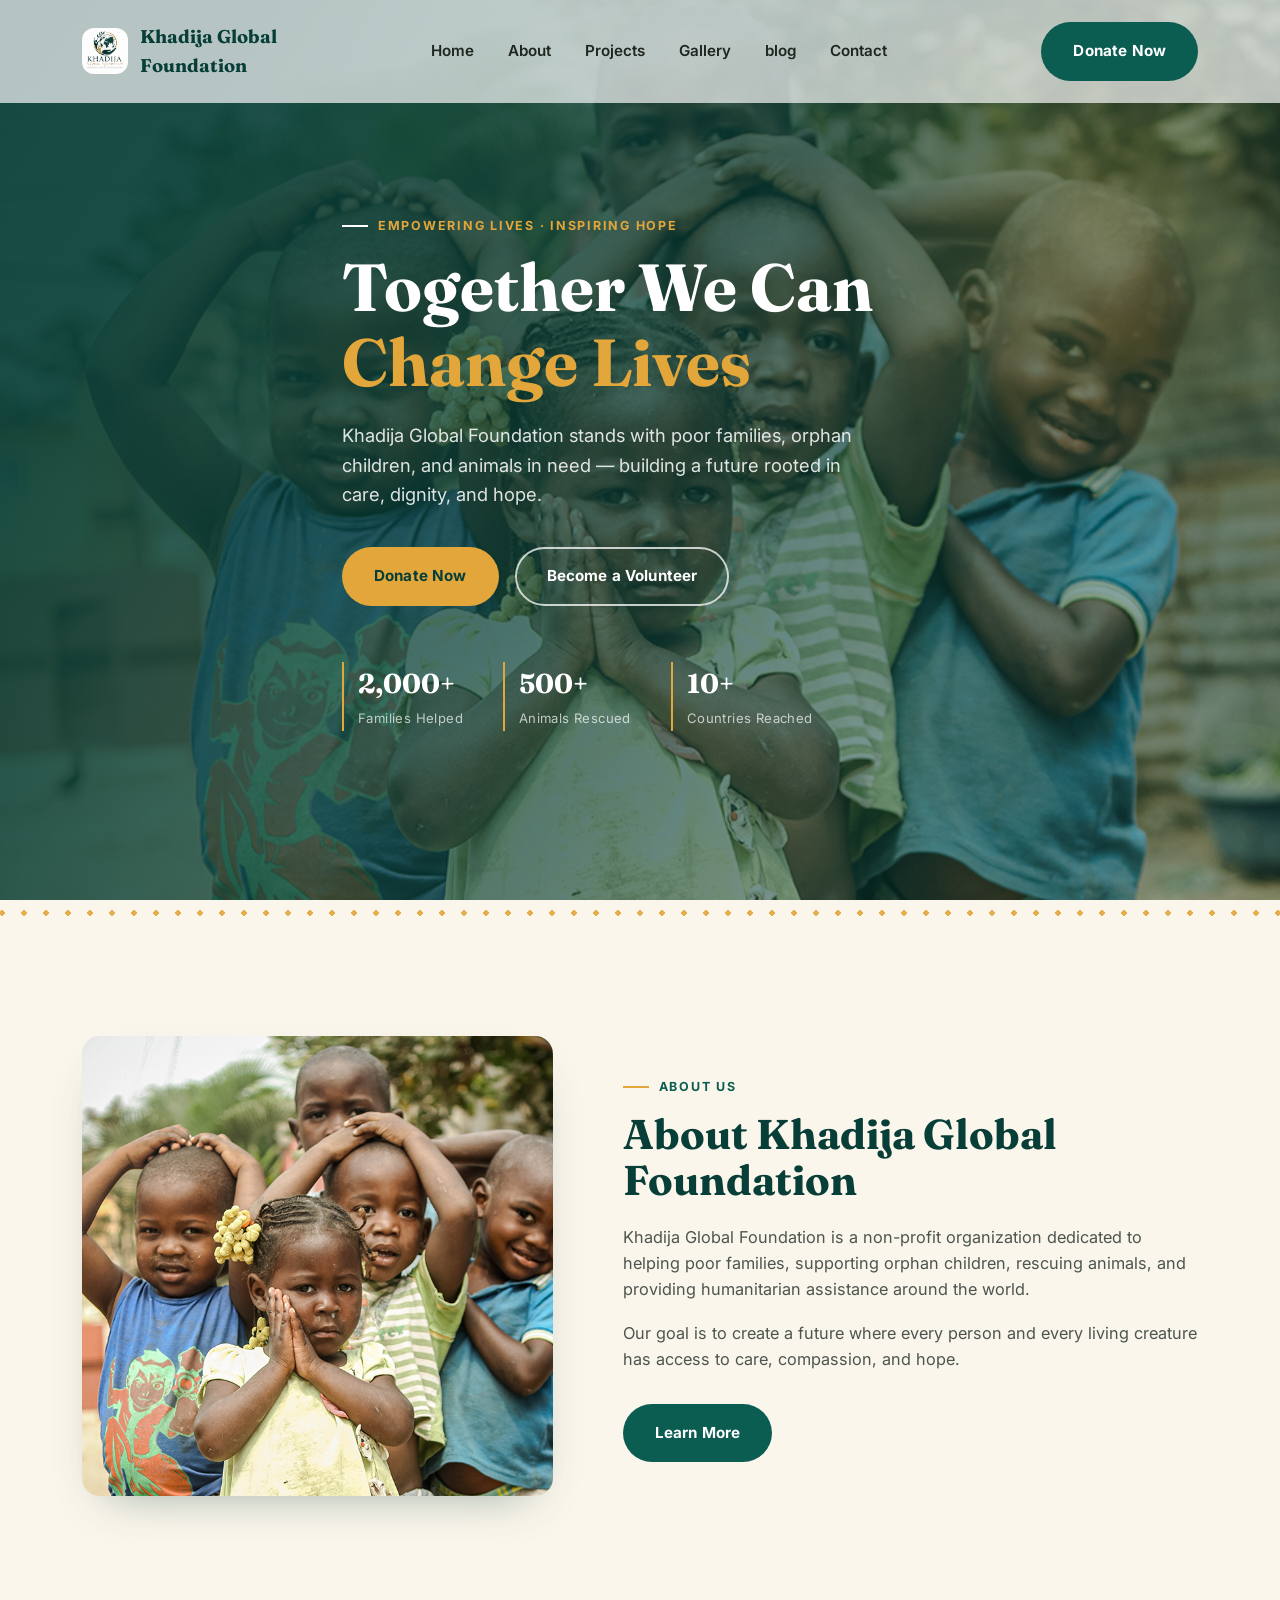
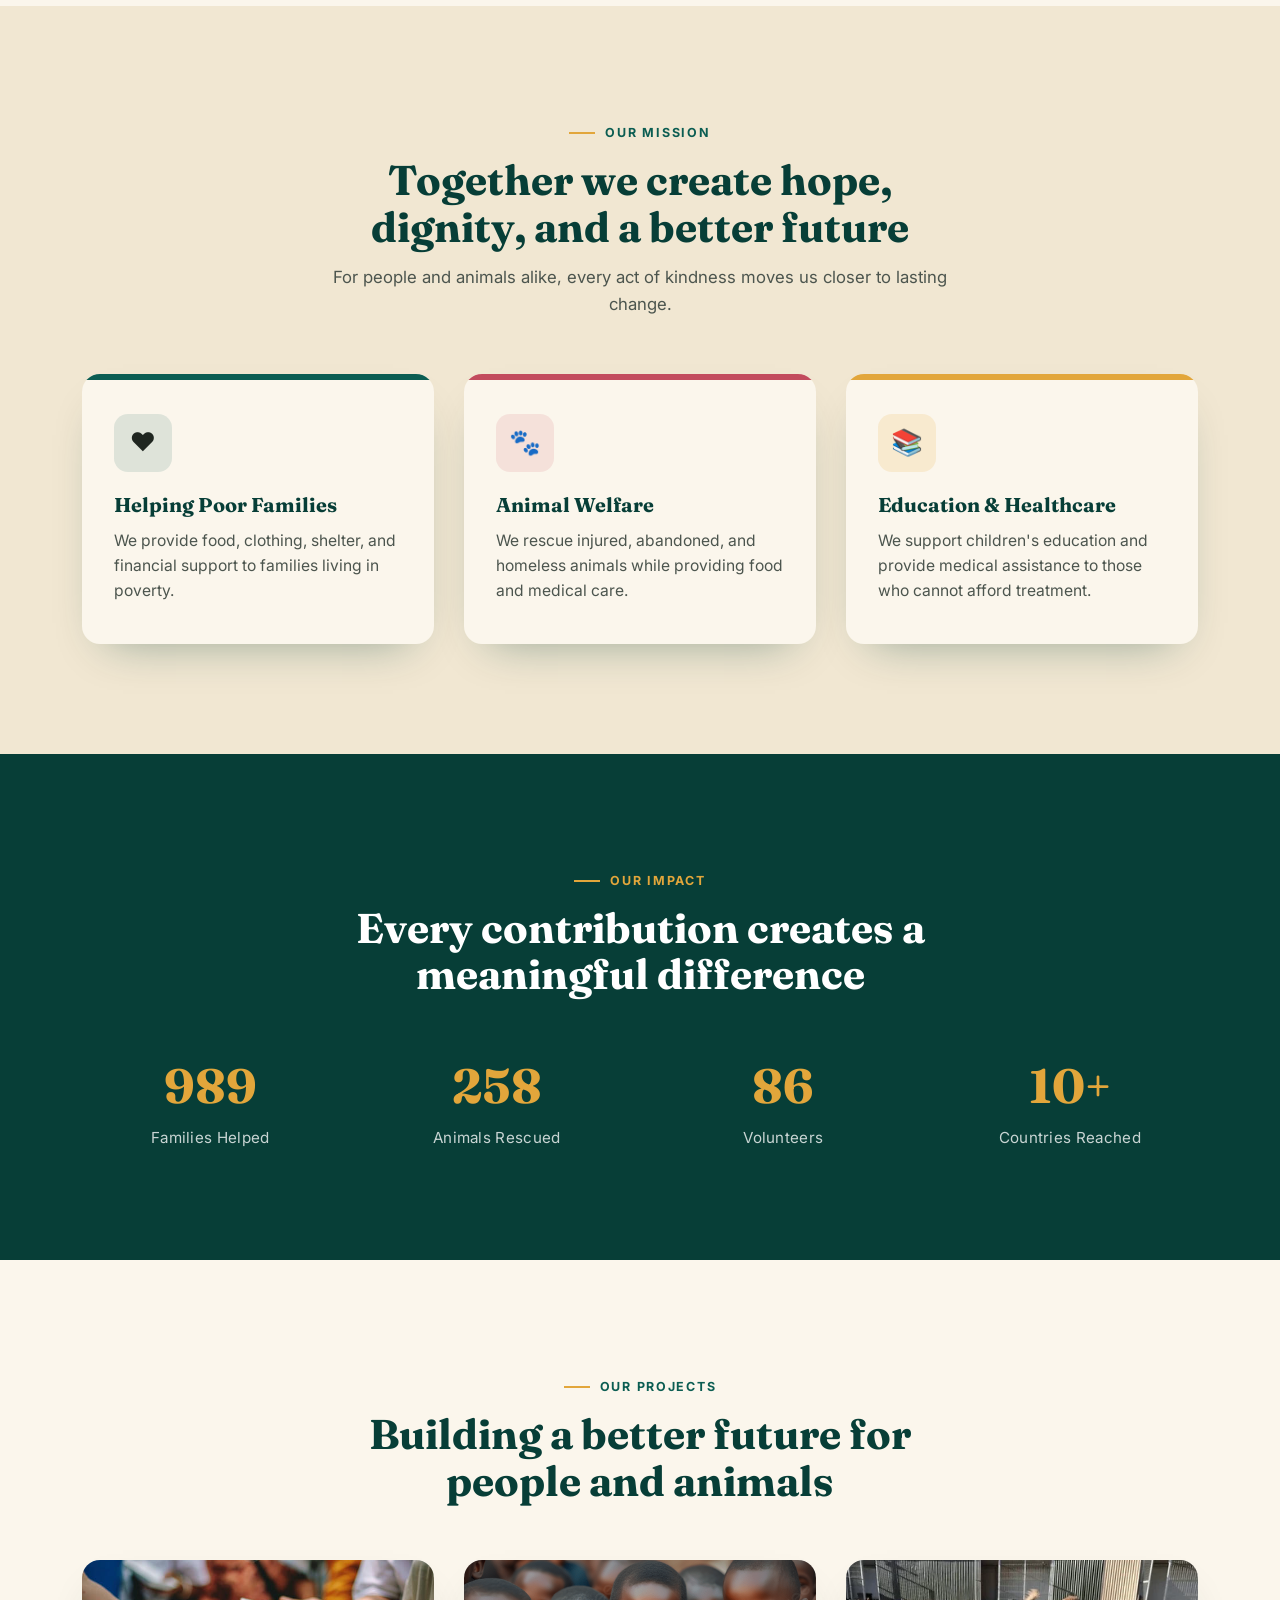
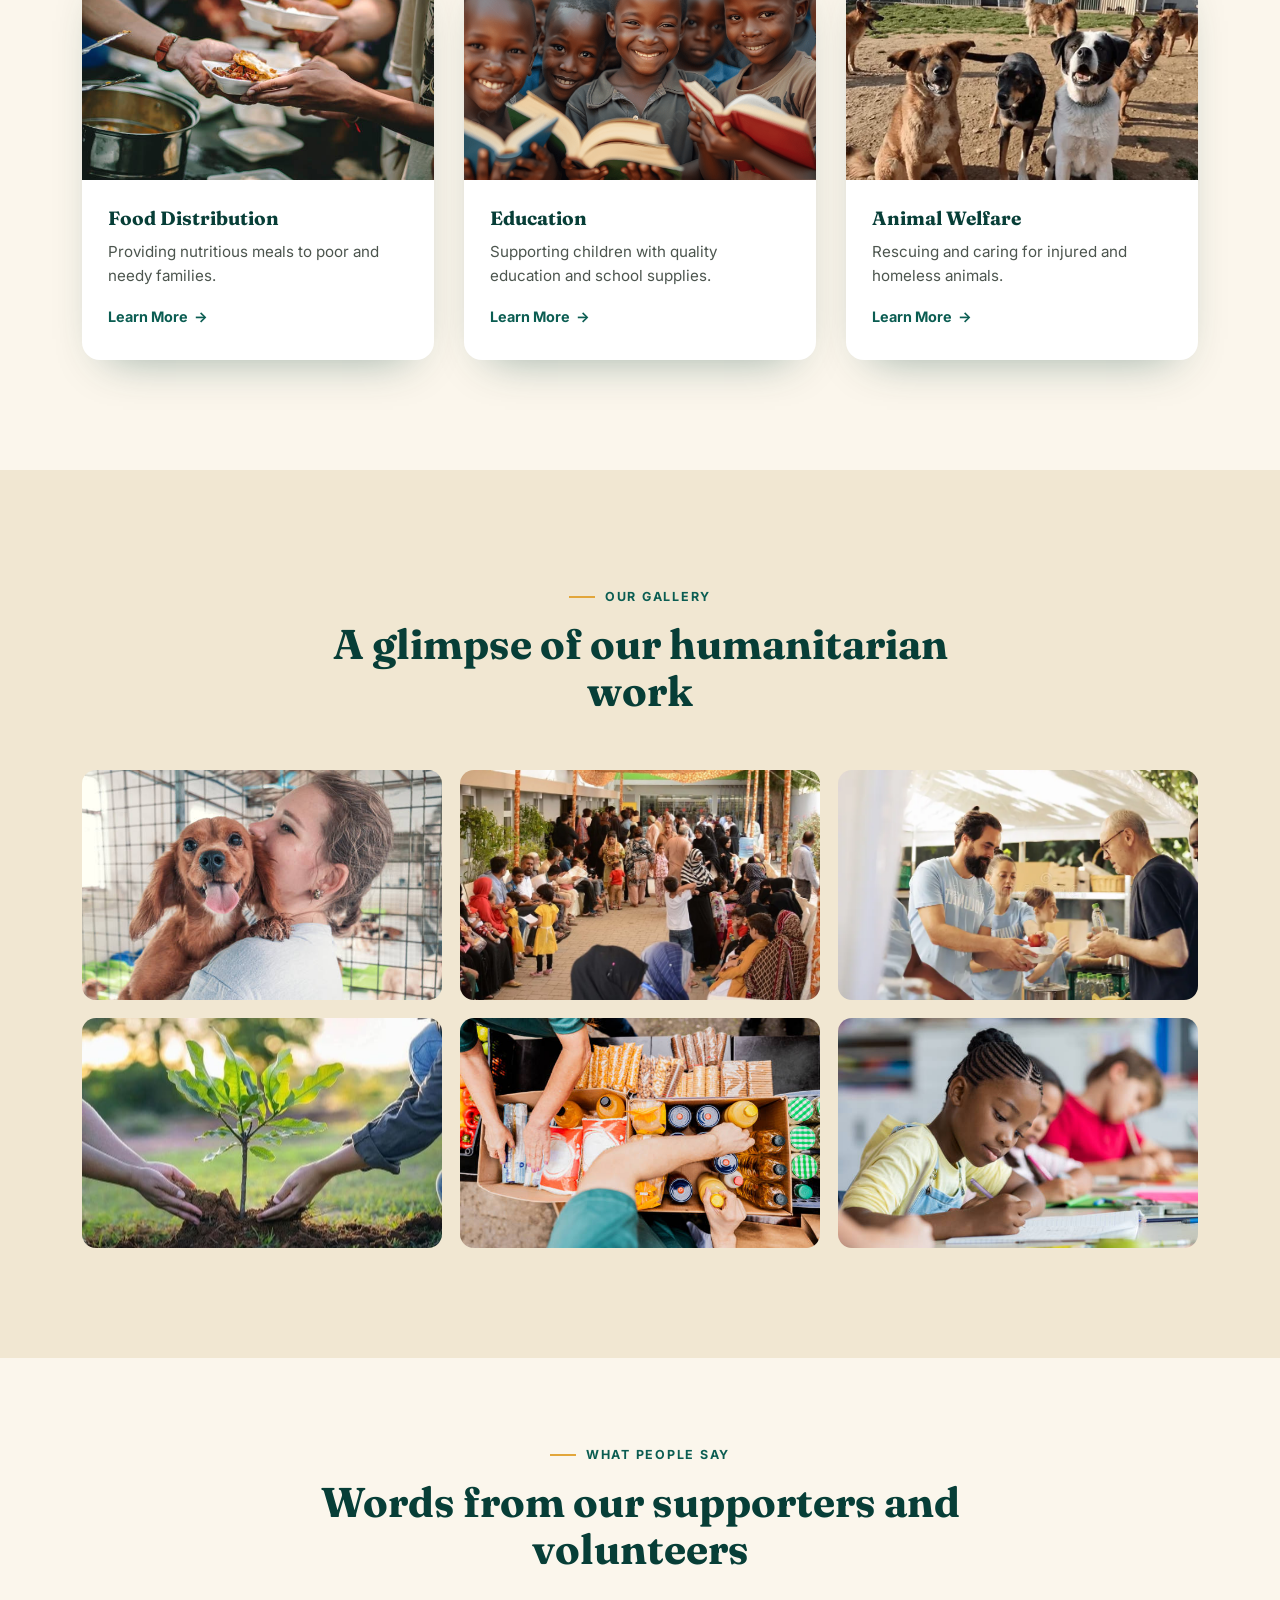
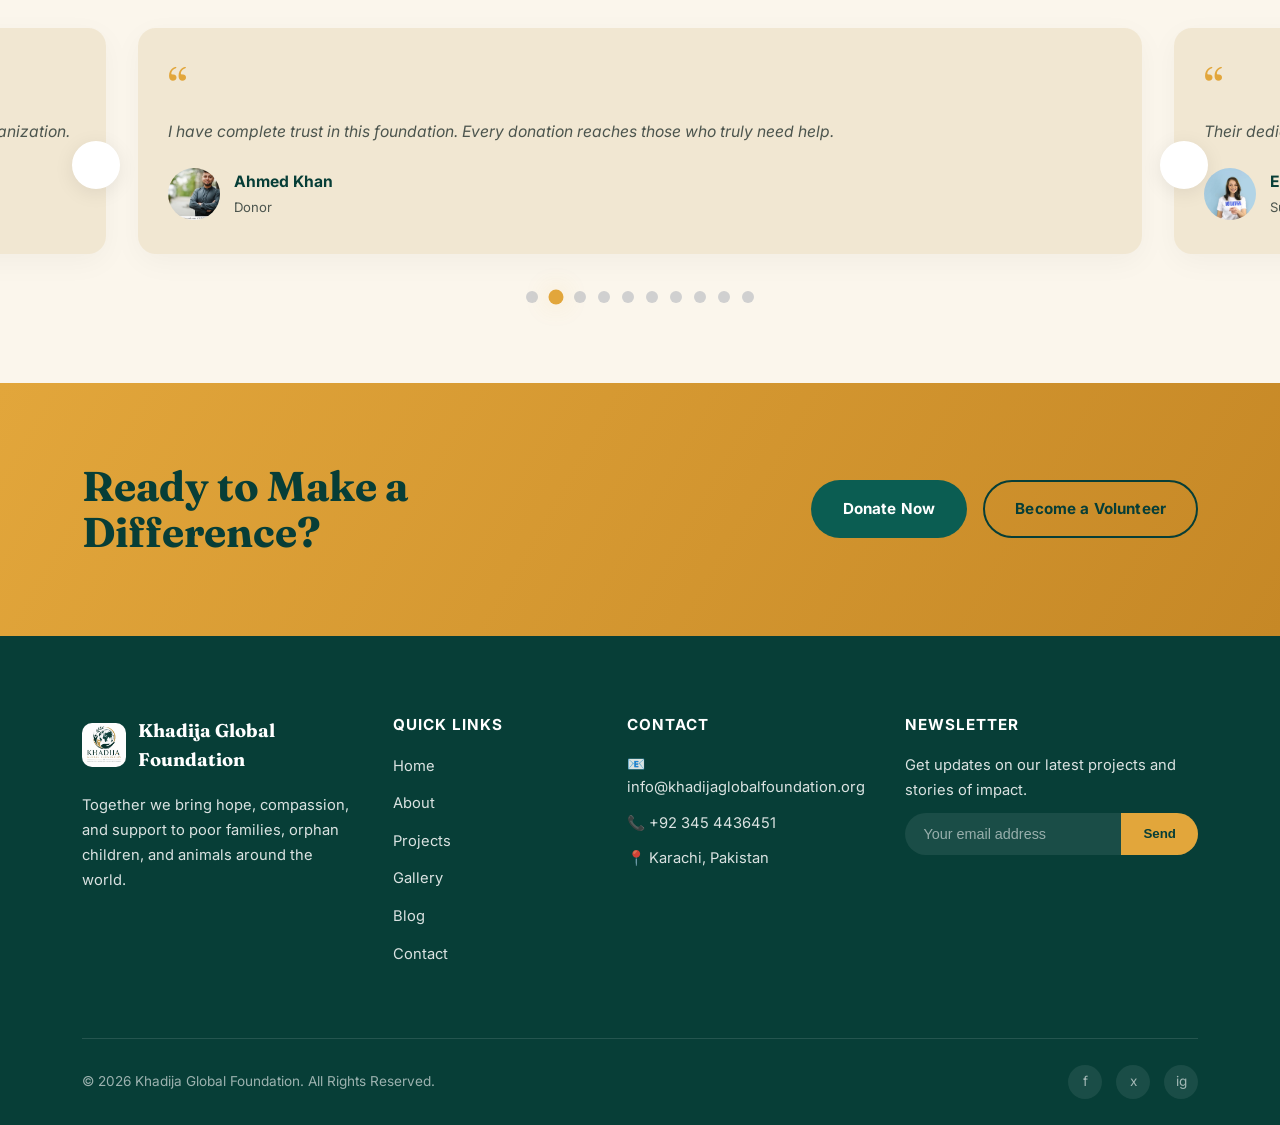
==== index.html @ cecb085a "Update index.html" ====
<!DOCTYPE html>
<html lang="en">
<head>
<meta charset="UTF-8">
<meta name="viewport" content="width=device-width, initial-scale=1.0">
<title>Khadija Global Foundation | Together We Can Change Lives</title>
<link rel="icon" href="https://aka-yk.github.io/khadijaglobalfoundation/images/logo.png">
<link rel="preconnect" href="https://fonts.googleapis.com">
<link rel="preconnect" href="https://fonts.gstatic.com" crossorigin>
<link href="https://fonts.googleapis.com/css2?family=Fraunces:opsz,wght@9..144,400;9..144,500;9..144,600;9..144,700;9..144,800&family=Inter:wght@400;500;600;700;800&display=swap" rel="stylesheet">
<style>
  :root{
    --cream:#FBF6EC;
    --sand:#F1E7D2;
    --ink:#1F2620;
    --ink-soft:#4C554E;
    --teal:#0B5D52;
    --teal-dark:#073E37;
    --gold:#E2A63B;
    --gold-dark:#C68826;
    --rose:#C24B5D;
    --line:rgba(11,93,82,0.16);
    --radius:18px;
    --shadow:0 20px 45px -25px rgba(7,62,55,0.45);
  }
  *{margin:0;padding:0;box-sizing:border-box;}
  html{scroll-behavior:smooth;}
  body{
    font-family:'Inter',sans-serif;
    background:var(--cream);
    color:var(--ink);
    line-height:1.6;
    overflow-x:hidden;
  }
  img{max-width:100%;display:block;}
  a{text-decoration:none;color:inherit;}
  ul{list-style:none;}
  .eyebrow{
    display:inline-flex;align-items:center;gap:10px;
    font-family:'Inter',sans-serif;font-weight:700;font-size:0.78rem;
    letter-spacing:0.14em;text-transform:uppercase;color:var(--teal);
    margin-bottom:14px;
  }
  .eyebrow::before{content:"";width:26px;height:2px;background:var(--gold);display:inline-block;}
  h1,h2,h3,h4{font-family:'Fraunces',serif;font-weight:700;color:var(--teal-dark);line-height:1.12;}
  .container{max-width:1180px;margin:0 auto;padding:0 32px;}
  .btn{
    display:inline-flex;align-items:center;justify-content:center;gap:8px;
    padding:15px 30px;border-radius:999px;font-weight:700;font-size:0.95rem;
    cursor:pointer;border:2px solid transparent;transition:all .25s ease;
    letter-spacing:0.01em;
  }
  .btn-gold{background:var(--gold);color:var(--teal-dark);}
  .btn-gold:hover{background:var(--gold-dark);transform:translateY(-2px);}
  .btn-outline{border-color:rgba(255,255,255,0.75);color:#fff;}
  .btn-outline:hover{background:rgba(255,255,255,0.12);transform:translateY(-2px);}
  .btn-teal{background:var(--teal);color:#fff;}
  .btn-teal:hover{background:var(--teal-dark);transform:translateY(-2px);}

  /* ---------- stitched divider (signature element) ---------- */
  .stitch{
    width:100%;height:26px;
    background-image:radial-gradient(circle, var(--gold) 2.6px, transparent 2.7px);
    background-size:22px 22px;background-position:center;
    background-repeat:repeat-x;
    opacity:0.9;
  }
  .stitch.on-teal{background-image:radial-gradient(circle, var(--cream) 2.6px, transparent 2.7px);}

  /* ---------- header ---------- */
  header{
    position:fixed;top:0;left:0;right:0;z-index:1000;
    background:rgba(249, 249, 249, 0.703);
    transition:background .3s ease, box-shadow .3s ease, padding .3s ease;
    padding:22px 0;
  }
  header.scrolled{
    background:rgba(251,246,236,0.94);backdrop-filter:blur(10px);
    box-shadow:0 6px 24px -14px rgba(7,62,55,0.3);padding:12px 0;
  }
  .nav-wrap{display:flex;align-items:center;justify-content:space-between;}
  .brand{display:flex;align-items:center;gap:12px;}
  .brand img{width:46px;height:46px;border-radius:12px;object-fit:cover;}
  .brand span{font-family:'Fraunces',serif;font-weight:700;font-size:1.15rem;color:var(--teal-dark);}
  nav.main-nav{display:flex;align-items:center;gap:34px;}
  nav.main-nav a{font-weight:600;font-size:0.95rem;color:var(--ink);position:relative;padding:4px 0;}
  nav.main-nav a::after{content:"";position:absolute;left:0;bottom:-2px;width:0;height:2px;background:var(--gold);transition:width .25s ease;}
  nav.main-nav a:hover::after{width:100%;}
  .nav-actions{display:flex;align-items:center;gap:18px;}
  .menu-toggle{display:none;flex-direction:column;gap:5px;cursor:pointer;background:none;border:none;}
  .menu-toggle span{width:26px;height:2.5px;background:var(--teal-dark);border-radius:2px;}

  /* ---------- hero ---------- */
  .hero{
    position:relative;min-height:100vh;display:flex;align-items:center;
    padding:150px 0 110px;overflow:hidden;
  }
  .hero::before{
    content:"";position:absolute;inset:0;
    background:linear-gradient(120deg, rgba(7,62,55,0.92) 15%, rgba(7,62,55,0.68) 55%, rgba(7,62,55,0.35) 100%),
    url('https://aka-yk.github.io/khadijaglobalfoundation/images/hero.jpg') center/cover no-repeat;
    z-index:-2;
  }
  .hero::after{
    content:"";position:absolute;right:-10%;top:-10%;width:600px;height:600px;
    background:radial-gradient(circle, rgba(226,166,59,0.25), transparent 70%);
    z-index:-1;
  }
  .hero-inner{max-width:660px;color:#fff;}
  .hero .eyebrow{color:var(--gold);}
  .hero .eyebrow::before{background:#fff;}
  .hero h1{font-size:clamp(2.6rem,5.2vw,4.2rem);color:#fff;margin-bottom:22px;}
  .hero h1 em{font-style:normal;color:var(--gold);}
  .hero p.lede{font-size:1.15rem;color:rgba(255,255,255,0.86);max-width:520px;margin-bottom:38px;}
  .hero-actions{display:flex;gap:16px;flex-wrap:wrap;margin-bottom:56px;}
  .hero-stats{display:flex;gap:40px;flex-wrap:wrap;}
  .hero-stats div{border-left:2px solid var(--gold);padding-left:14px;}
  .hero-stats strong{display:block;font-family:'Fraunces',serif;font-size:1.7rem;color:#fff;}
  .hero-stats span{font-size:0.82rem;color:rgba(255,255,255,0.7);letter-spacing:0.03em;}

  /* ---------- section basics ---------- */
  section{padding:110px 0;}
  .section-head{max-width:640px;margin-bottom:56px;}
  .section-head.center{margin-left:auto;margin-right:auto;text-align:center;}
  .section-head p{color:var(--ink-soft);font-size:1.05rem;margin-top:14px;}

  /* ---------- about ---------- */
  .about{background:var(--cream);}
  .about-grid{display:grid;grid-template-columns:0.9fr 1.1fr;gap:70px;align-items:center;}
  .about-media{position:relative;}
  .about-media img{border-radius:var(--radius);box-shadow:var(--shadow);width:100%;height:460px;object-fit:cover;}
  .about-media .badge{
    position:absolute;bottom:-28px;left:-28px;background:var(--gold);color:var(--teal-dark);
    padding:22px 26px;border-radius:16px;box-shadow:var(--shadow);
    font-family:'Fraunces',serif;
  }
  .about-media .badge strong{display:block;font-size:1.8rem;line-height:1;}
  .about-media .badge span{font-family:'Inter',sans-serif;font-weight:600;font-size:0.78rem;text-transform:uppercase;letter-spacing:0.05em;}
  .about-copy p{color:var(--ink-soft);margin-bottom:18px;font-size:1.02rem;}
  .about-copy .btn{margin-top:14px;}

  /* ---------- mission cards ---------- */
  .mission{background:var(--sand);position:relative;}
  .mission-grid{display:grid;grid-template-columns:repeat(3,1fr);gap:30px;}
  .mission-card{
    background:var(--cream);border-radius:var(--radius);padding:40px 32px;
    box-shadow:var(--shadow);position:relative;overflow:hidden;
    transition:transform .3s ease;
  }
  .mission-card:hover{transform:translateY(-8px);}
  .mission-card .bar{position:absolute;top:0;left:0;right:0;height:6px;}
  .mission-card:nth-child(1) .bar{background:var(--teal);}
  .mission-card:nth-child(2) .bar{background:var(--rose);}
  .mission-card:nth-child(3) .bar{background:var(--gold);}
  .mission-card .icon{
    width:58px;height:58px;border-radius:14px;display:flex;align-items:center;justify-content:center;
    font-size:1.6rem;margin-bottom:22px;
  }
  .mission-card:nth-child(1) .icon{background:rgba(11,93,82,0.12);}
  .mission-card:nth-child(2) .icon{background:rgba(194,75,93,0.12);}
  .mission-card:nth-child(3) .icon{background:rgba(226,166,59,0.16);}
  .mission-card h3{font-size:1.25rem;margin-bottom:12px;}
  .mission-card p{color:var(--ink-soft);font-size:0.98rem;}

  /* ---------- impact stats band ---------- */
  .impact{background:var(--teal-dark);color:#fff;position:relative;}
  .impact-grid{display:grid;grid-template-columns:repeat(4,1fr);gap:30px;text-align:center;}
  .impact-item strong{
    display:block;font-family:'Fraunces',serif;font-size:clamp(2.2rem,4vw,3rem);color:var(--gold);
  }
  .impact-item span{font-size:0.95rem;color:rgba(255,255,255,0.78);letter-spacing:0.02em;}

  /* ---------- projects ---------- */
  .projects{background:var(--cream);}
  .projects-grid{display:grid;grid-template-columns:repeat(3,1fr);gap:30px;}
  .project-card{
    border-radius:var(--radius);overflow:hidden;background:#fff;box-shadow:var(--shadow);
    transition:transform .3s ease;
  }
  .project-card:hover{transform:translateY(-8px);}
  .project-card .img-wrap{height:220px;overflow:hidden;}
  .project-card img{width:100%;height:100%;object-fit:cover;transition:transform .5s ease;}
  .project-card:hover img{transform:scale(1.08);}
  .project-body{padding:28px 26px 30px;}
  .project-body h3{font-size:1.2rem;margin-bottom:10px;}
  .project-body p{color:var(--ink-soft);font-size:0.95rem;margin-bottom:16px;}
  .project-body a{font-weight:700;color:var(--teal);font-size:0.9rem;display:inline-flex;align-items:center;gap:6px;}
  .project-body a::after{content:"→";transition:transform .25s ease;}
  .project-body a:hover::after{transform:translateX(4px);}

  /* ---------- gallery ---------- */
  .gallery{background:var(--sand);}
  .gallery-grid{display:grid;grid-template-columns:repeat(3,1fr);gap:18px;}
  .gallery-grid a{border-radius:14px;overflow:hidden;display:block;height:230px;position:relative;}
  .gallery-grid img{width:100%;height:100%;object-fit:cover;transition:transform .5s ease,filter .4s ease;}
  .gallery-grid a:hover img{transform:scale(1.1);}
  .gallery-grid a::after{
    content:"";position:absolute;inset:0;background:linear-gradient(0deg, rgba(7,62,55,0.55), transparent 55%);
    opacity:0;transition:opacity .3s ease;
  }
  .gallery-grid a:hover::after{opacity:1;}

  /* ---------- testimonials ---------- */
  .testimonials{background:var(--cream);}
  .testi-grid{display:grid;grid-template-columns:repeat(3,1fr);gap:30px;}
  .testi-card{
    background:var(--sand);border-radius:var(--radius);padding:34px 30px;position:relative;
  }
  .testi-card .quote-mark{font-family:'Fraunces',serif;font-size:3.2rem;color:var(--gold);line-height:1;margin-bottom:6px;}
  .testi-card p{color:var(--ink-soft);font-size:0.98rem;margin-bottom:24px;font-style:italic;}
  .testi-person{display:flex;align-items:center;gap:14px;}
  .testi-person img{width:52px;height:52px;border-radius:50%;object-fit:cover;}
  .testi-person strong{display:block;font-size:0.98rem;color:var(--teal-dark);}
  .testi-person span{font-size:0.82rem;color:var(--ink-soft);}

  /* ---------- CTA ---------- */
  .cta{
    background:linear-gradient(120deg, var(--gold), var(--gold-dark));
    padding:80px 0;position:relative;overflow:hidden;
  }
  .cta-inner{display:flex;align-items:center;justify-content:space-between;gap:40px;flex-wrap:wrap;}
  .cta h2{color:var(--teal-dark);font-size:clamp(1.8rem,3.4vw,2.6rem);max-width:560px;}
  .cta-actions{display:flex;gap:16px;flex-wrap:wrap;}
  .cta .btn-teal:hover{background:var(--teal-dark);}
  .cta .btn-outline-dark{border:2px solid var(--teal-dark);color:var(--teal-dark);}
  .cta .btn-outline-dark:hover{background:var(--teal-dark);color:#fff;}

  /* ---------- footer ---------- */
  footer{background:var(--teal-dark);color:rgba(255,255,255,0.85);padding-top:80px;}
  .footer-grid{display:grid;grid-template-columns:1.4fr 1fr 1fr 1.2fr;gap:40px;padding-bottom:60px;border-bottom:1px solid rgba(255,255,255,0.12);}
  .footer-brand{display:flex;align-items:center;gap:12px;margin-bottom:18px;}
  .footer-brand img{width:44px;height:44px;border-radius:10px;}
  .footer-brand span{font-family:'Fraunces',serif;font-size:1.15rem;color:#fff;font-weight:700;}
  .footer-col h4{color:#fff;font-family:'Inter',sans-serif;font-size:0.95rem;text-transform:uppercase;letter-spacing:0.06em;margin-bottom:20px;}
  .footer-col p{font-size:0.92rem;line-height:1.7;}
  .footer-col ul li{margin-bottom:12px;}
  .footer-col ul li a{font-size:0.92rem;transition:color .2s ease;}
  .footer-col ul li a:hover{color:var(--gold);}
  .footer-contact li{display:flex;gap:10px;font-size:0.92rem;margin-bottom:14px;}
  .newsletter{display:flex;margin-top:10px;border-radius:999px;overflow:hidden;background:rgba(255,255,255,0.08);}
  .newsletter input{flex:1;border:none;background:transparent;padding:13px 18px;color:#fff;font-size:0.9rem;outline:none;}
  .newsletter input::placeholder{color:rgba(255,255,255,0.55);}
  .newsletter button{border:none;background:var(--gold);color:var(--teal-dark);padding:0 22px;font-weight:700;cursor:pointer;}
  .footer-bottom{padding:26px 0;display:flex;justify-content:space-between;align-items:center;flex-wrap:wrap;gap:12px;font-size:0.85rem;color:rgba(255,255,255,0.6);}
  .footer-bottom .socials{display:flex;gap:14px;}
  .footer-bottom .socials a{width:34px;height:34px;border-radius:50%;background:rgba(255,255,255,0.08);display:flex;align-items:center;justify-content:center;font-size:0.85rem;}
  .footer-bottom .socials a:hover{background:var(--gold);color:var(--teal-dark);}

  /* ---------- reveal animation ---------- */
  .reveal{opacity:0;transform:translateY(28px);transition:opacity .7s ease, transform .7s ease;}
  .reveal.in{opacity:1;transform:translateY(0);}

  /* ---------- responsive ---------- */
  @media(max-width:980px){
    nav.main-nav, .nav-actions .btn{display:none;}
    .menu-toggle{display:flex;}
    .about-grid, .mission-grid, .impact-grid, .projects-grid, .gallery-grid, .testi-grid{grid-template-columns:1fr;}
    .footer-grid{grid-template-columns:1fr 1fr;}
    .impact-grid{grid-template-columns:1fr 1fr;}
  }
  @media(max-width:600px){
    .footer-grid{grid-template-columns:1fr;}
    .cta-inner{flex-direction:column;align-items:flex-start;}
    section{padding:76px 0;}
    .about-media .badge{left:0;bottom:-20px;padding:16px 18px;}
  }

  /* mobile nav panel */
  .mobile-nav{
    position:fixed;top:0;right:-100%;width:78%;max-width:320px;height:100vh;background:var(--teal-dark);
    z-index:1200;transition:right .35s ease;padding:100px 34px 34px;display:flex;flex-direction:column;gap:24px;
  }
  .mobile-nav.open{right:0;}
  .mobile-nav a{color:#fff;font-size:1.1rem;font-weight:600;}
  .mobile-nav .btn{margin-top:10px;}
  .close-btn{position:absolute;top:28px;right:28px;background:none;border:none;color:#fff;font-size:1.6rem;cursor:pointer;}
  .overlay{position:fixed;inset:0;background:rgba(0,0,0,0.4);z-index:1100;opacity:0;pointer-events:none;transition:opacity .3s ease;}
  .overlay.show{opacity:1;pointer-events:auto;}
</style>
</head>
<body>

<!-- ================= HEADER ================= -->
<header id="siteHeader">
  <div class="container nav-wrap">
    <a href="index.html" class="brand">
      <img src="https://aka-yk.github.io/khadijaglobalfoundation/images/logo.png" alt="Khadija Global Foundation Logo">
      <span>Khadija Global<br>Foundation</span>
    </a>
    <nav class="main-nav">
      <a href="index.html">Home</a>
      <a href="about.html">About</a>
      <a href="projects.html">Projects</a>
      <a href="gallery.html">Gallery</a>
      <a href="blog.html">blog</a>
      <a href="contact.html">Contact</a>
    </nav>
    <div class="nav-actions">
      <a href="donate.html" class="btn btn-teal">Donate Now</a>
      <button class="menu-toggle" id="menuToggle"><span></span><span></span><span></span></button>
    </div>
  </div>
</header>

<div class="overlay" id="overlay"></div>
<div class="mobile-nav" id="mobileNav">
  <button class="close-btn" id="closeNav">&times;</button>
  <a href="index.html">Home</a>
  <a href="about.html">About</a>
  <a href="projects.html">Projects</a>
  <a href="gallery.html">Gallery</a>
  <a href="blog.html">blog</a>
  <a href="contact.html">Contact</a>
  <a href="donate.html" class="btn btn-gold">Donate Now</a>
</div>

<!-- ================= HERO ================= -->
<section class="hero" id="home">
  <div class="container hero-inner">
    <span class="eyebrow">Empowering Lives · Inspiring Hope</span>
    <h1>Together We Can <em>Change Lives</em></h1>
    <p class="lede">Khadija Global Foundation stands with poor families, orphan children, and animals in need — building a future rooted in care, dignity, and hope.</p>
    <div class="hero-actions">
      <a href="donate.html" class="btn btn-gold">Donate Now</a>
      <a href="contact.html" class="btn btn-outline">Become a Volunteer</a>
    </div>
    <div class="hero-stats">
      <div><strong>2,000+</strong><span>Families Helped</span></div>
      <div><strong>500+</strong><span>Animals Rescued</span></div>
      <div><strong>10+</strong><span>Countries Reached</span></div>
    </div>
  </div>
</section>
<div class="stitch"></div>

<!-- ================= ABOUT ================= -->
<section class="about" id="about">
  <div class="container about-grid">
    <div class="about-media reveal">
      <img src="https://aka-yk.github.io/khadijaglobalfoundation/images/hero.jpg" alt="About Khadija Global Foundation">
      
    </div>
    <div class="about-copy reveal">
      <span class="eyebrow">About Us</span>
      <h2 style="font-size:clamp(1.9rem,3.4vw,2.6rem);margin-bottom:20px;">About Khadija Global Foundation</h2>
      <p>Khadija Global Foundation is a non-profit organization dedicated to helping poor families, supporting orphan children, rescuing animals, and providing humanitarian assistance around the world.</p>
      <p>Our goal is to create a future where every person and every living creature has access to care, compassion, and hope.</p>
      <a href="about.html" class="btn btn-teal">Learn More</a>
    </div>
  </div>
</section>

<!-- ================= MISSION ================= -->
<section class="mission">
  <div class="container">
    <div class="section-head center reveal">
      <span class="eyebrow">Our Mission</span>
      <h2 style="font-size:clamp(1.9rem,3.4vw,2.6rem);">Together we create hope, dignity, and a better future</h2>
      <p>For people and animals alike, every act of kindness moves us closer to lasting change.</p>
    </div>
    <div class="mission-grid">
      <div class="mission-card reveal">
        <div class="bar"></div>
        <div class="icon">❤️</div>
        <h3>Helping Poor Families</h3>
        <p>We provide food, clothing, shelter, and financial support to families living in poverty.</p>
      </div>
      <div class="mission-card reveal">
        <div class="bar"></div>
        <div class="icon">🐾</div>
        <h3>Animal Welfare</h3>
        <p>We rescue injured, abandoned, and homeless animals while providing food and medical care.</p>
      </div>
      <div class="mission-card reveal">
        <div class="bar"></div>
        <div class="icon">📚</div>
        <h3>Education &amp; Healthcare</h3>
        <p>We support children's education and provide medical assistance to those who cannot afford treatment.</p>
      </div>
    </div>
  </div>
</section>

<!-- ================= IMPACT STATS ================= -->
<section class="impact">
  <div class="container">
    <div class="section-head center reveal" style="margin-bottom:50px;">
      <span class="eyebrow" style="color:var(--gold);">Our Impact</span>
      <h2 style="color:#fff;font-size:clamp(1.9rem,3.4vw,2.6rem);">Every contribution creates a meaningful difference</h2>
    </div>
    <div class="impact-grid">
      <div class="impact-item reveal"><strong class="counter" data-target="2000">0</strong><span>Families Helped</span></div>
      <div class="impact-item reveal"><strong class="counter" data-target="500">0</strong><span>Animals Rescued</span></div>
      <div class="impact-item reveal"><strong class="counter" data-target="100">0</strong><span>Volunteers</span></div>
      <div class="impact-item reveal"><strong class="counter" data-target="10">0</strong><span>Countries Reached</span></div>
    </div>
  </div>
</section>

<!-- ================= PROJECTS ================= -->
<section class="projects" id="projects">
  <div class="container">
    <div class="section-head center reveal">
      <span class="eyebrow">Our Projects</span>
      <h2 style="font-size:clamp(1.9rem,3.4vw,2.6rem);">Building a better future for people and animals</h2>
    </div>
    <div class="projects-grid">
      <div class="project-card reveal">
        <div class="img-wrap"><img src="https://aka-yk.github.io/khadijaglobalfoundation/images/project1.jpg" alt="Food Distribution"></div>
        <div class="project-body">
          <h3>Food Distribution</h3>
          <p>Providing nutritious meals to poor and needy families.</p>
          <a href="projects.html">Learn More</a>
        </div>
      </div>
      <div class="project-card reveal">
        <div class="img-wrap"><img src="https://aka-yk.github.io/khadijaglobalfoundation/images/project2.jpg" alt="Education"></div>
        <div class="project-body">
          <h3>Education</h3>
          <p>Supporting children with quality education and school supplies.</p>
          <a href="projects.html">Learn More</a>
        </div>
      </div>
      <div class="project-card reveal">
        <div class="img-wrap"><img src="https://aka-yk.github.io/khadijaglobalfoundation/images/project3.jpg" alt="Animal Welfare"></div>
        <div class="project-body">
          <h3>Animal Welfare</h3>
          <p>Rescuing and caring for injured and homeless animals.</p>
          <a href="projects.html">Learn More</a>
        </div>
      </div>
    </div>
  </div>
</section>

<!-- ================= GALLERY ================= -->
<section class="gallery" id="gallery">
  <div class="container">
    <div class="section-head center reveal">
      <span class="eyebrow">Our Gallery</span>
      <h2 style="font-size:clamp(1.9rem,3.4vw,2.6rem);">A glimpse of our humanitarian work</h2>
    </div>
    <div class="gallery-grid">
      <a href="https://aka-yk.github.io/khadijaglobalfoundation/images/gallery1.jpg" target="_blank" class="reveal"><img src="https://aka-yk.github.io/khadijaglobalfoundation/images/gallery1.jpg" alt="Gallery"></a>
      <a href="https://aka-yk.github.io/khadijaglobalfoundation/images/gallery2.jpg" target="_blank" class="reveal"><img src="https://aka-yk.github.io/khadijaglobalfoundation/images/gallery2.jpg" alt="Gallery"></a>
      <a href="https://aka-yk.github.io/khadijaglobalfoundation/images/gallery3.jpg" target="_blank" class="reveal"><img src="https://aka-yk.github.io/khadijaglobalfoundation/images/gallery3.jpg" alt="Gallery"></a>
      <a href="https://aka-yk.github.io/khadijaglobalfoundation/images/gallery4.jpg" target="_blank" class="reveal"><img src="https://aka-yk.github.io/khadijaglobalfoundation/images/gallery4.jpg" alt="Gallery"></a>
      <a href="https://aka-yk.github.io/khadijaglobalfoundation/images/gallery5.jpg" target="_blank" class="reveal"><img src="https://aka-yk.github.io/khadijaglobalfoundation/images/gallery5.jpg" alt="Gallery"></a>
      <a href="https://aka-yk.github.io/khadijaglobalfoundation/images/gallery6.jpg" target="_blank" class="reveal"><img src="https://aka-yk.github.io/khadijaglobalfoundation/images/gallery6.jpg" alt="Gallery"></a>
    </div>
  </div>
</section>

<!-- ================= TESTIMONIALS SLIDER (10 Reviews · Auto-slide) ================= -->
<section class="testimonials" id="testimonials">
  <div class="container">
    <div class="section-head center reveal">
      <span class="eyebrow">What People Say</span>
      <h2 style="font-size:clamp(1.9rem,3.4vw,2.6rem);">Words from our supporters and volunteers</h2>
    </div>

    <!-- ===== SLIDER WRAPPER ===== -->
    <div class="testi-slider-wrapper reveal">
      <div class="testi-slider-track" id="testiTrack">

        <!-- Slide 1 -->
        <div class="testi-slide">
          <div class="testi-card">
            <div class="quote-mark">&ldquo;</div>
            <p>Khadija Global Foundation is making a real difference in people's lives. I am proud to volunteer with this amazing organization.</p>
            <div class="testi-person">
              <img src="https://aka-yk.github.io/khadijaglobalfoundation/images/person1.jpg" alt="Sarah Johnson">
              <div><strong>Sarah Johnson</strong><span>Volunteer</span></div>
            </div>
          </div>
        </div>

        <!-- Slide 2 -->
        <div class="testi-slide">
          <div class="testi-card">
            <div class="quote-mark">&ldquo;</div>
            <p>I have complete trust in this foundation. Every donation reaches those who truly need help.</p>
            <div class="testi-person">
              <img src="https://aka-yk.github.io/khadijaglobalfoundation/images/person2.jpg" alt="Ahmed Khan">
              <div><strong>Ahmed Khan</strong><span>Donor</span></div>
            </div>
          </div>
        </div>

        <!-- Slide 3 -->
        <div class="testi-slide">
          <div class="testi-card">
            <div class="quote-mark">&ldquo;</div>
            <p>Their dedication to helping families and animals is inspiring. I highly recommend supporting this mission.</p>
            <div class="testi-person">
              <img src="https://aka-yk.github.io/khadijaglobalfoundation/images/person3.jpg" alt="Emily Davis">
              <div><strong>Emily Davis</strong><span>Supporter</span></div>
            </div>
          </div>
        </div>

        <!-- Slide 4 -->
        <div class="testi-slide">
          <div class="testi-card">
            <div class="quote-mark">&ldquo;</div>
            <p>I've seen the impact of their work firsthand. Khadija Global Foundation is truly changing lives in our community.</p>
            <div class="testi-person">
              <img src="https://randomuser.me/api/portraits/men/32.jpg" alt="James Okafor">
              <div><strong>James Okafor</strong><span>Community Partner</span></div>
            </div>
          </div>
        </div>

        <!-- Slide 5 -->
        <div class="testi-slide">
          <div class="testi-card">
            <div class="quote-mark">&ldquo;</div>
            <p>As a monthly donor, I appreciate their transparency. Every report shows exactly where the money goes.</p>
            <div class="testi-person">
              <img src="https://randomuser.me/api/portraits/women/63.jpg" alt="Maria Gonzalez">
              <div><strong>Maria Gonzalez</strong><span>Monthly Donor</span></div>
            </div>
          </div>
        </div>

        <!-- Slide 6 -->
        <div class="testi-slide">
          <div class="testi-card">
            <div class="quote-mark">&ldquo;</div>
            <p>The animal rescue program is incredible. They saved my dog and gave him a second chance at life.</p>
            <div class="testi-person">
              <img src="https://randomuser.me/api/portraits/women/44.jpg" alt="Lisa Park">
              <div><strong>Lisa Park</strong><span>Pet Owner</span></div>
            </div>
          </div>
        </div>

        <!-- Slide 7 -->
        <div class="testi-slide">
          <div class="testi-card">
            <div class="quote-mark">&ldquo;</div>
            <p>This foundation is a beacon of hope. They provide food, education, and medical care to those who need it most.</p>
            <div class="testi-person">
              <img src="https://randomuser.me/api/portraits/men/45.jpg" alt="David Chen">
              <div><strong>David Chen</strong><span>Volunteer</span></div>
            </div>
          </div>
        </div>

        <!-- Slide 8 -->
        <div class="testi-slide">
          <div class="testi-card">
            <div class="quote-mark">&ldquo;</div>
            <p>I've been supporting Khadija Global Foundation since 2023. Their commitment to the cause is unwavering.</p>
            <div class="testi-person">
              <img src="https://randomuser.me/api/portraits/women/68.jpg" alt="Amara Singh">
              <div><strong>Amara Singh</strong><span>Regular Donor</span></div>
            </div>
          </div>
        </div>

        <!-- Slide 9 -->
        <div class="testi-slide">
          <div class="testi-card">
            <div class="quote-mark">&ldquo;</div>
            <p>The education program is changing lives. My daughter now has access to quality education, thanks to this foundation.</p>
            <div class="testi-person">
              <img src="https://randomuser.me/api/portraits/women/33.jpg" alt="Nadia Khan">
              <div><strong>Nadia Khan</strong><span>Parent</span></div>
            </div>
          </div>
        </div>

        <!-- Slide 10 -->
        <div class="testi-slide">
          <div class="testi-card">
            <div class="quote-mark">&ldquo;</div>
            <p>Khadija Global Foundation's work is a testament to what compassion and dedication can achieve. Highly recommend.</p>
            <div class="testi-person">
              <img src="https://randomuser.me/api/portraits/men/91.jpg" alt="Robert Wilson">
              <div><strong>Robert Wilson</strong><span>Supporter</span></div>
            </div>
          </div>
        </div>

      </div>

      <!-- ===== SLIDER CONTROLS ===== -->
      <button class="slider-btn prev-btn" onclick="prevSlide()">
        <i class="fas fa-chevron-left"></i>
      </button>
      <button class="slider-btn next-btn" onclick="nextSlide()">
        <i class="fas fa-chevron-right"></i>
      </button>

      <!-- ===== DOTS ===== -->
      <div class="slider-dots" id="sliderDots"></div>
    </div>
  </div>
</section>

<style>
  /* =========================
     TESTIMONIALS SLIDER
  ========================= */

  .testimonials {
    background: var(--cream);
    padding: 80px 0;
    overflow: hidden;
  }

  .testi-slider-wrapper {
    position: relative;
    max-width: 1200px;
    margin: 0 auto;
    padding: 0 40px;
  }

  .testi-slider-track {
    display: flex;
    transition: transform 0.6s cubic-bezier(0.25, 0.46, 0.45, 0.94);
    will-change: transform;
  }

  .testi-slide {
    flex: 0 0 100%;
    padding: 0 16px;
    box-sizing: border-box;
  }

  .testi-card {
    background: var(--sand);
    border-radius: var(--radius);
    padding: 34px 30px;
    position: relative;
    height: 100%;
    display: flex;
    flex-direction: column;
    justify-content: space-between;
    box-shadow: 0 8px 30px rgba(0,0,0,0.04);
  }

  .testi-card .quote-mark {
    font-family: 'Fraunces', serif;
    font-size: 3.2rem;
    color: var(--gold);
    line-height: 1;
    margin-bottom: 6px;
  }

  .testi-card p {
    color: var(--ink-soft);
    font-size: 0.98rem;
    margin-bottom: 24px;
    font-style: italic;
    flex: 1;
  }

  .testi-person {
    display: flex;
    align-items: center;
    gap: 14px;
    margin-top: auto;
  }

  .testi-person img {
    width: 52px;
    height: 52px;
    border-radius: 50%;
    object-fit: cover;
  }

  .testi-person strong {
    display: block;
    font-size: 0.98rem;
    color: var(--teal-dark);
  }

  .testi-person span {
    font-size: 0.82rem;
    color: var(--ink-soft);
  }

  /* ----- Slider Buttons ----- */
  .slider-btn {
    position: absolute;
    top: 50%;
    transform: translateY(-50%);
    background: white;
    border: none;
    width: 48px;
    height: 48px;
    border-radius: 50%;
    font-size: 18px;
    cursor: pointer;
    box-shadow: 0 4px 20px rgba(0, 0, 0, 0.08);
    transition: all 0.3s ease;
    z-index: 10;
    color: var(--teal-dark);
    display: flex;
    align-items: center;
    justify-content: center;
  }

  .slider-btn:hover {
    background: var(--gold);
    color: white;
    transform: translateY(-50%) scale(1.05);
    box-shadow: 0 8px 30px rgba(226, 166, 59, 0.3);
  }

  .prev-btn {
    left: -10px;
  }

  .next-btn {
    right: -10px;
  }

  /* ----- Dots ----- */
  .slider-dots {
    display: flex;
    justify-content: center;
    gap: 12px;
    margin-top: 36px;
    flex-wrap: wrap;
  }

  .slider-dots .dot {
    width: 12px;
    height: 12px;
    border-radius: 50%;
    background: #d0d0d0;
    cursor: pointer;
    transition: all 0.3s ease;
    border: none;
    padding: 0;
  }

  .slider-dots .dot.active {
    background: var(--gold);
    transform: scale(1.25);
    box-shadow: 0 0 20px rgba(226, 166, 59, 0.25);
  }

  .slider-dots .dot:hover {
    background: var(--gold);
    transform: scale(1.1);
  }

  /* ----- Responsive ----- */
  @media (max-width: 992px) {
    .testi-slider-wrapper {
      padding: 0 16px;
    }

    .slider-btn {
      width: 40px;
      height: 40px;
      font-size: 14px;
    }

    .prev-btn {
      left: -6px;
    }

    .next-btn {
      right: -6px;
    }
  }

  @media (max-width: 600px) {
    .testimonial-card {
      padding: 24px 20px;
      text-align: center;
    }

    .testi-person {
      flex-direction: column;
      text-align: center;
    }

    .testi-person img {
      width: 56px;
      height: 56px;
    }

    .testi-card p {
      font-size: 0.92rem;
    }

    .slider-btn {
      width: 34px;
      height: 34px;
      font-size: 12px;
    }

    .prev-btn {
      left: 4px;
    }

    .next-btn {
      right: 4px;
    }

    .slider-dots .dot {
      width: 10px;
      height: 10px;
    }

    .testimonials {
      padding: 56px 0;
    }
  }
</style>

<script>
  // ===== TESTIMONIALS SLIDER =====
  (function() {
    const track = document.getElementById('testiTrack');
    const slides = track.querySelectorAll('.testi-slide');
    const totalSlides = slides.length;
    let currentIndex = 0;
    let autoSlideInterval;

    // Create Dots
    const dotsContainer = document.getElementById('sliderDots');
    dotsContainer.innerHTML = '';
    for (let i = 0; i < totalSlides; i++) {
      const dot = document.createElement('button');
      dot.className = 'dot' + (i === 0 ? ' active' : '');
      dot.setAttribute('data-index', i);
      dot.addEventListener('click', function() {
        goToSlide(parseInt(this.getAttribute('data-index')));
      });
      dotsContainer.appendChild(dot);
    }
    const dots = dotsContainer.querySelectorAll('.dot');

    function goToSlide(index) {
      if (index < 0) index = totalSlides - 1;
      if (index >= totalSlides) index = 0;
      currentIndex = index;
      track.style.transform = 'translateX(-' + (currentIndex * 100) + '%)';
      dots.forEach((d, i) => {
        d.classList.toggle('active', i === currentIndex);
      });
    }

    function nextSlide() {
      goToSlide(currentIndex + 1);
    }

    function prevSlide() {
      goToSlide(currentIndex - 1);
    }

    function startAutoSlide() {
      if (autoSlideInterval) clearInterval(autoSlideInterval);
      autoSlideInterval = setInterval(nextSlide, 1700);
    }

    function stopAutoSlide() {
      clearInterval(autoSlideInterval);
    }

    // Pause on hover
    const sliderWrapper = document.querySelector('.testi-slider-wrapper');
    sliderWrapper.addEventListener('mouseenter', stopAutoSlide);
    sliderWrapper.addEventListener('mouseleave', startAutoSlide);

    // Touch / Swipe support
    let startX = 0;
    let endX = 0;
    sliderWrapper.addEventListener('touchstart', (e) => {
      startX = e.changedTouches[0].screenX;
    }, { passive: true });
    sliderWrapper.addEventListener('touchend', (e) => {
      endX = e.changedTouches[0].screenX;
      const diff = startX - endX;
      if (Math.abs(diff) > 40) {
        if (diff > 0) nextSlide();
        else prevSlide();
      }
    }, { passive: true });

    // Keyboard support
    document.addEventListener('keydown', (e) => {
      if (e.key === 'ArrowRight') nextSlide();
      else if (e.key === 'ArrowLeft') prevSlide();
    });

    // Start auto-slide on load
    startAutoSlide();

    // Expose for manual control (if needed)
    window.goToSlide = goToSlide;
    window.nextSlide = nextSlide;
    window.prevSlide = prevSlide;

  })();
</script>

<!-- ================= CTA ================= -->
<section class="cta" id="donate">
  <div class="container cta-inner">
    <h2>Ready to Make a Difference?</h2>
    <div class="cta-actions">
      <a href="donate.html" class="btn btn-teal">Donate Now</a>
      <a href="contact.html" class="btn btn-outline-dark">Become a Volunteer</a>
    </div>
  </div>
</section>

<!-- ================= FOOTER ================= -->
<footer id="contact">
  <div class="container">
    <div class="footer-grid">
      <div class="footer-col">
        <div class="footer-brand">
          <img src="https://aka-yk.github.io/khadijaglobalfoundation/images/logo.png" alt="Khadija Global Foundation">
          <span>Khadija Global Foundation</span>
        </div>
        <p>Together we bring hope, compassion, and support to poor families, orphan children, and animals around the world.</p>
      </div>
      <div class="footer-col">
        <h4>Quick Links</h4>
        <ul>
          <li><a href="index.html">Home</a></li>
          <li><a href="about.html">About</a></li>
          <li><a href="projects.html">Projects</a></li>
          <li><a href="gallery.html">Gallery</a></li>
          <li><a href="blog.html">Blog</a></li>
          <li><a href="contact.html">Contact</a></li>
        </ul>
      </div>
      <div class="footer-col">
        <h4>Contact</h4>
        <ul class="footer-contact">
          <li>📧 info@khadijaglobalfoundation.org</li>
          <li>📞 +92 345 4436451</li>
          <li>📍 Karachi, Pakistan</li>
        </ul>
      </div>
      <div class="footer-col">
        <h4>Newsletter</h4>
        <p>Get updates on our latest projects and stories of impact.</p>
        <form class="newsletter" onsubmit="return false;">
          <input type="email" placeholder="Your email address" required>
          <button type="submit">Send</button>
        </form>
      </div>
    </div>
    <div class="footer-bottom">
      <span>© 2026 Khadija Global Foundation. All Rights Reserved.</span>
      <div class="socials">
        <a href="https://www.facebook.com/khadijaglobalfoundation/" aria-label="Facebook">f</a>
        <a href="#" aria-label="Twitter">x</a>
        <a href="https://www.instagram.com/khadijaglobalfoundation/" aria-label="Instagram">ig</a>
      </div>
    </div>
  </div>
</footer>

<script>
  // header scroll state
  const header = document.getElementById('siteHeader');
  window.addEventListener('scroll', () => {
    header.classList.toggle('scrolled', window.scrollY > 40);
  });

  // mobile nav
  const menuToggle = document.getElementById('menuToggle');
  const mobileNav = document.getElementById('mobileNav');
  const overlay = document.getElementById('overlay');
  const closeNav = document.getElementById('closeNav');
  function openNav(){ mobileNav.classList.add('open'); overlay.classList.add('show'); }
  function shutNav(){ mobileNav.classList.remove('open'); overlay.classList.remove('show'); }
  menuToggle.addEventListener('click', openNav);
  closeNav.addEventListener('click', shutNav);
  overlay.addEventListener('click', shutNav);
  document.querySelectorAll('.mobile-nav a').forEach(a => a.addEventListener('click', shutNav));

  // scroll reveal
  const revealEls = document.querySelectorAll('.reveal');
  const io = new IntersectionObserver((entries) => {
    entries.forEach(e => { if(e.isIntersecting){ e.target.classList.add('in'); io.unobserve(e.target); } });
  }, { threshold: 0.15 });
  revealEls.forEach(el => io.observe(el));

  // counters
  const counters = document.querySelectorAll('.counter');
  const counterIO = new IntersectionObserver((entries) => {
    entries.forEach(entry => {
      if(entry.isIntersecting){
        const el = entry.target;
        const target = +el.getAttribute('data-target');
        let current = 0;
        const step = Math.max(1, Math.ceil(target / 90));
        const tick = () => {
          current += step;
          if(current >= target){ el.textContent = target.toLocaleString() + '+'; }
          else { el.textContent = current.toLocaleString(); requestAnimationFrame(tick); }
        };
        tick();
        counterIO.unobserve(el);
      }
    });
  }, { threshold: 0.4 });
  counters.forEach(c => counterIO.observe(c));
</script>
</body>
</html>
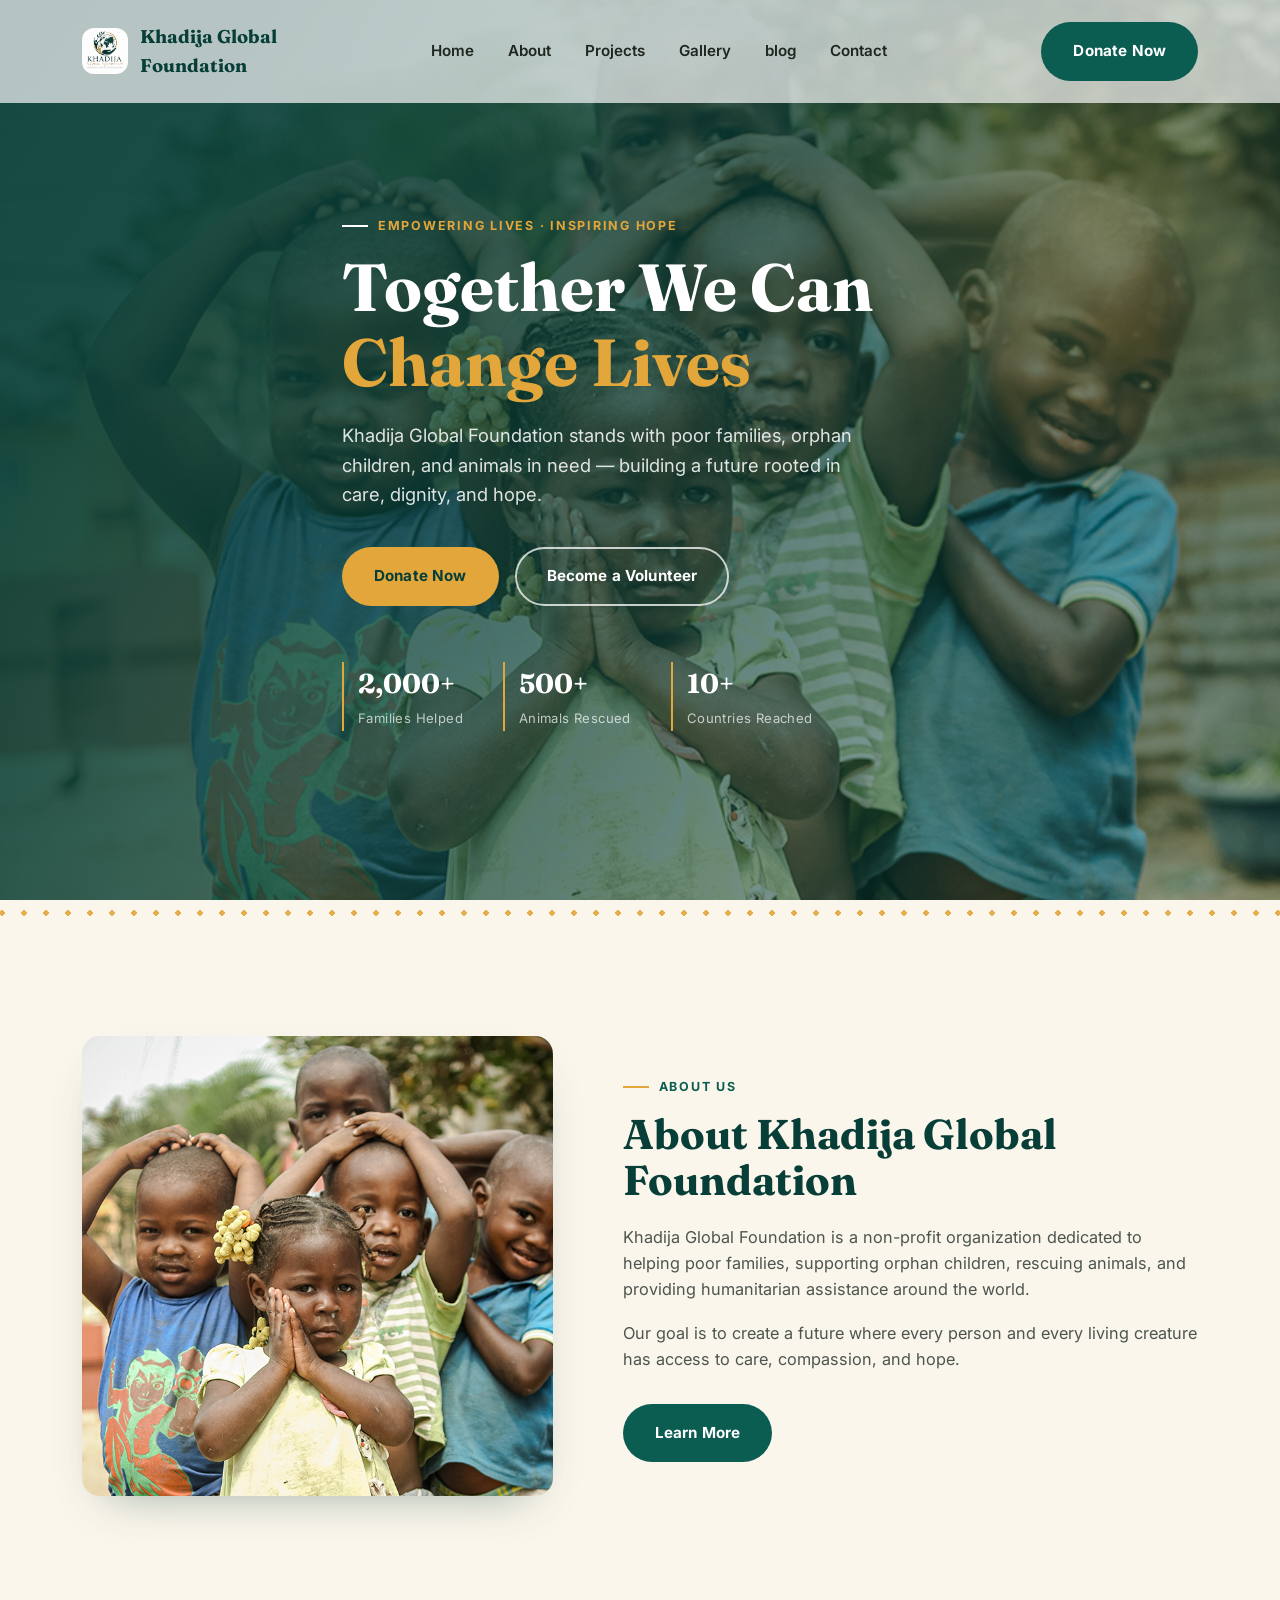
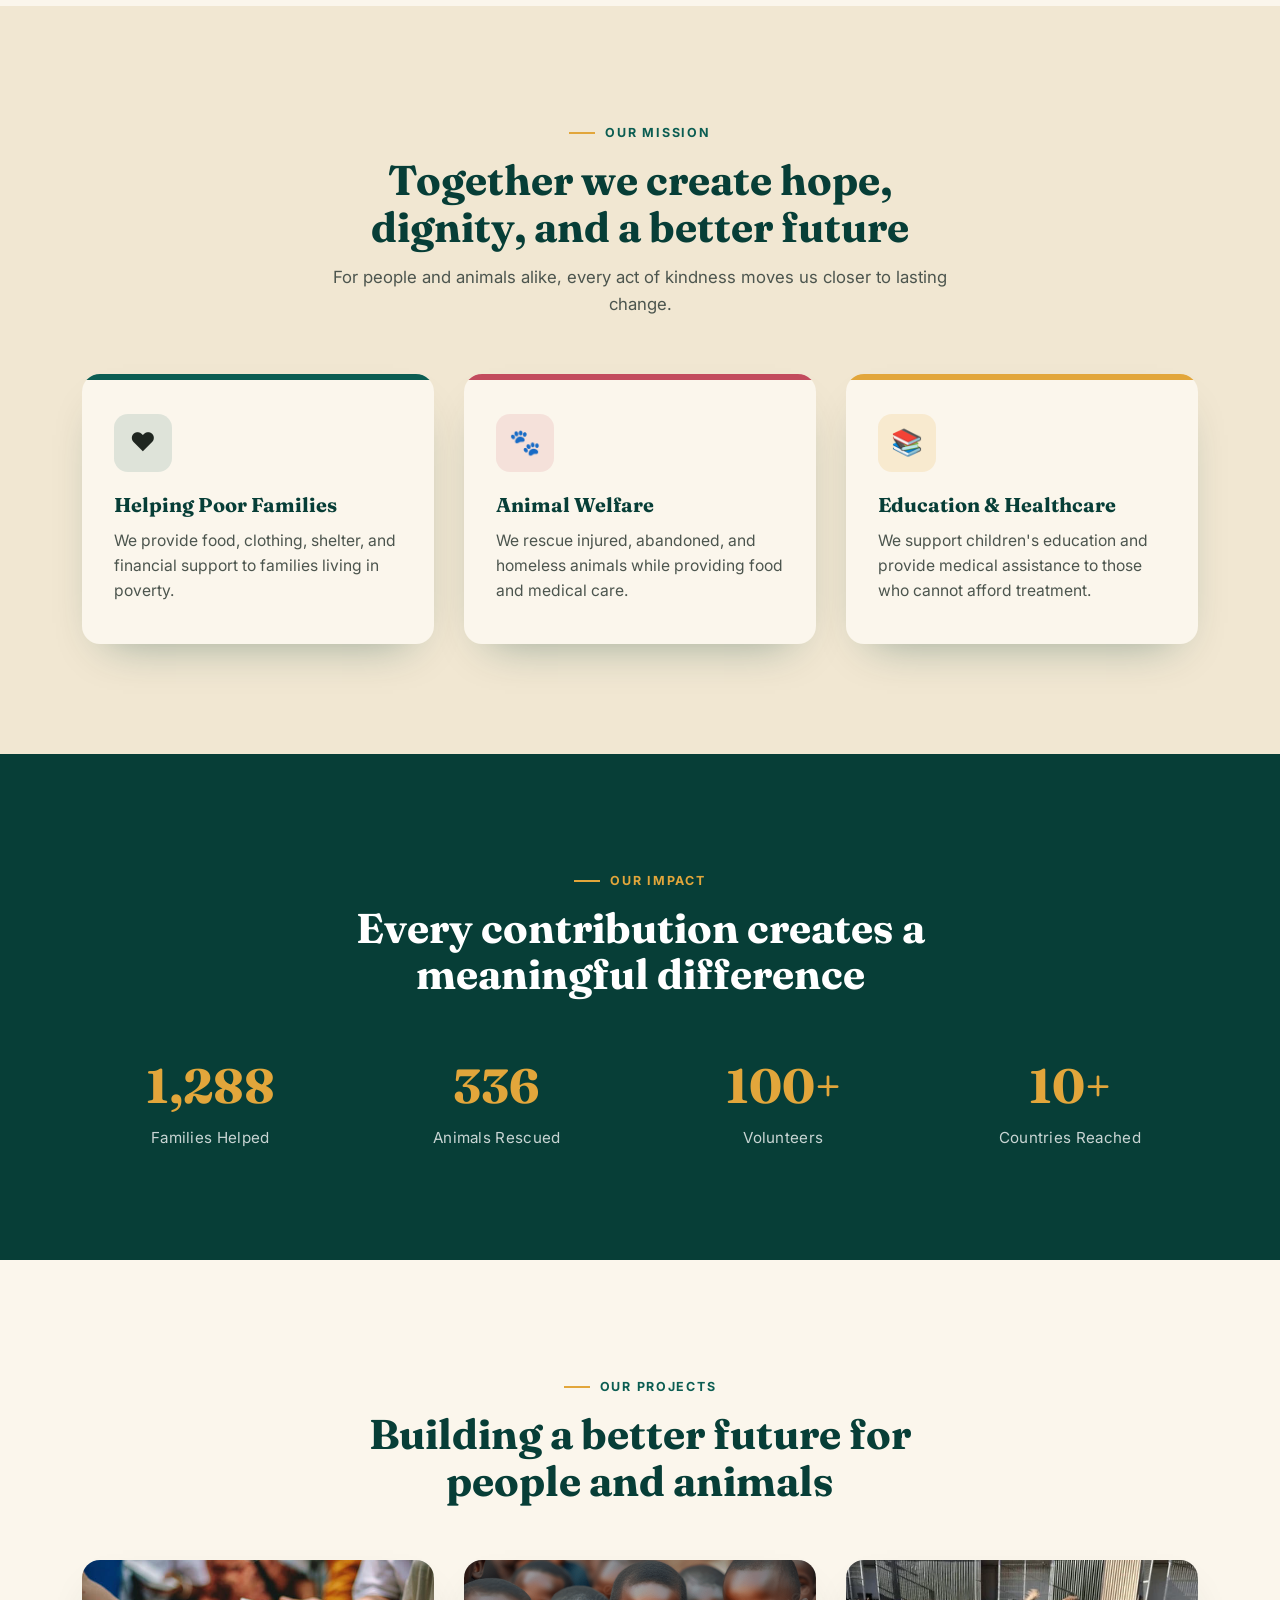
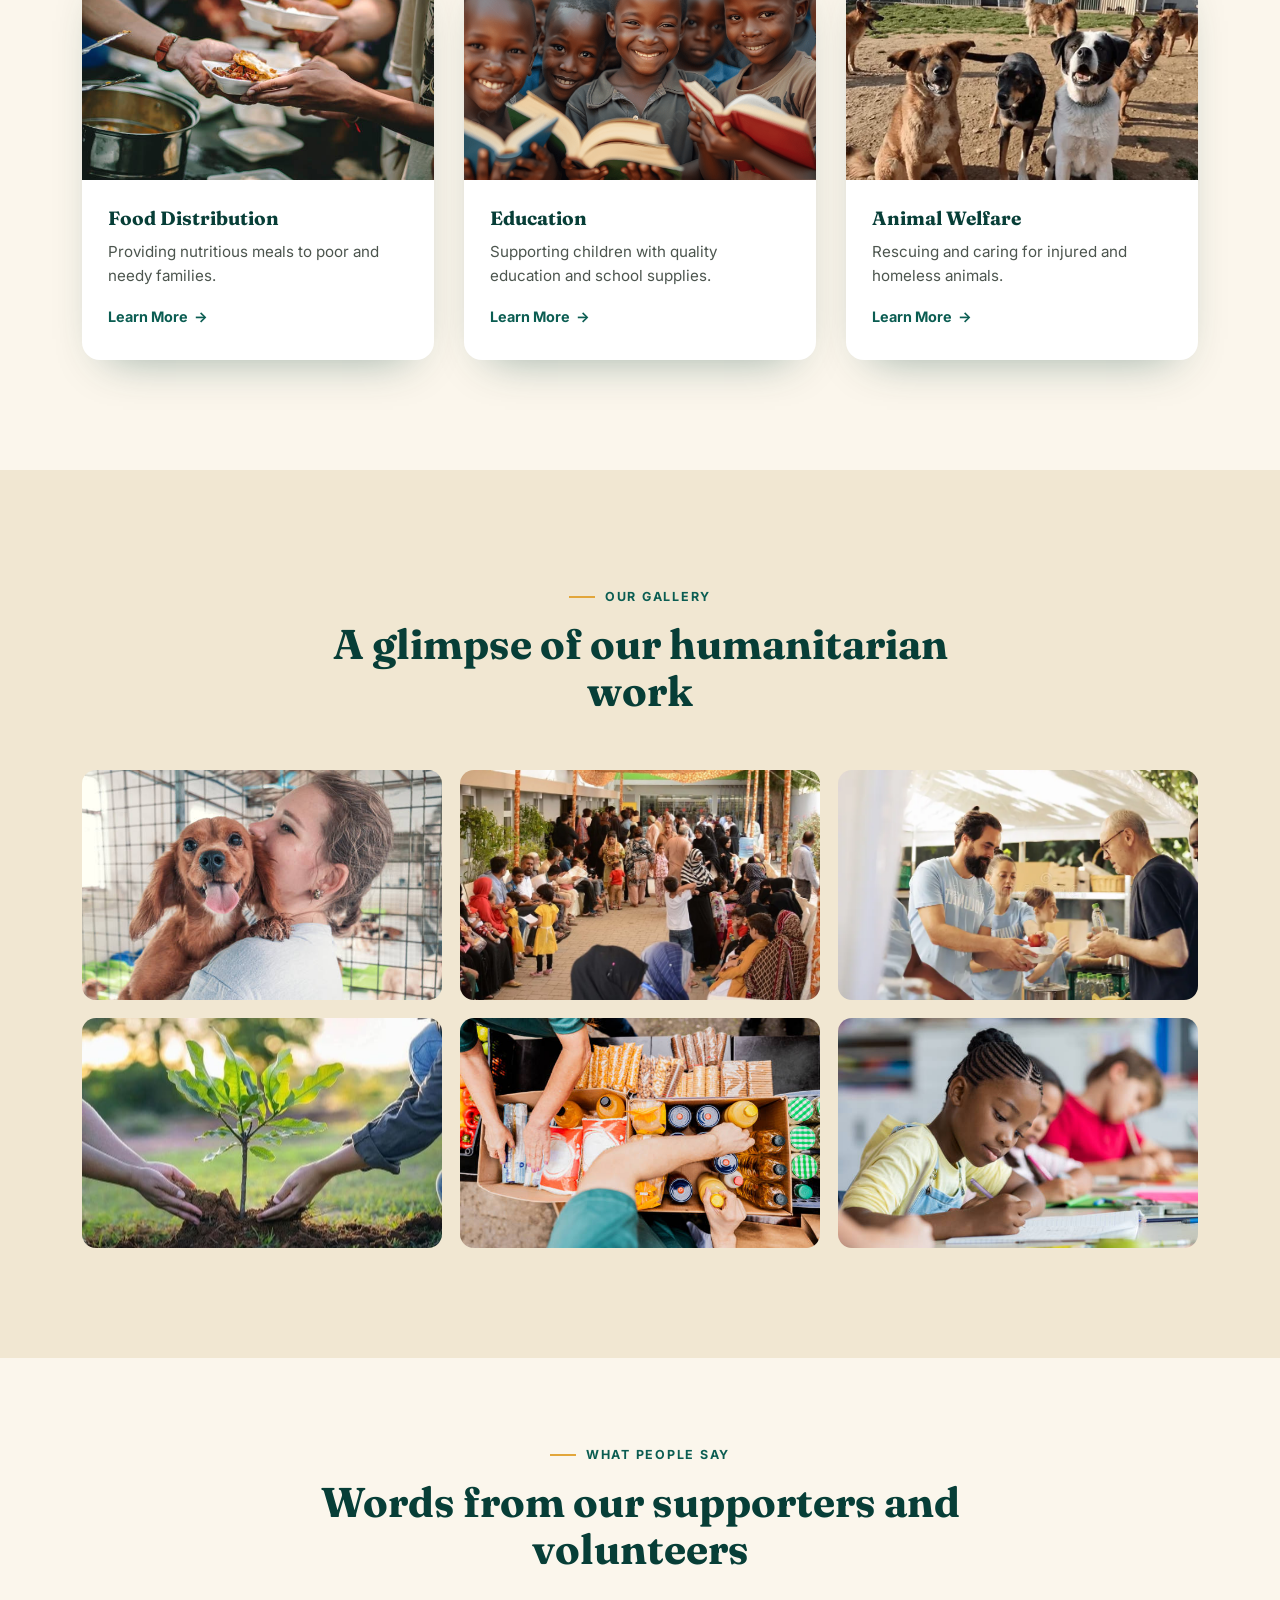
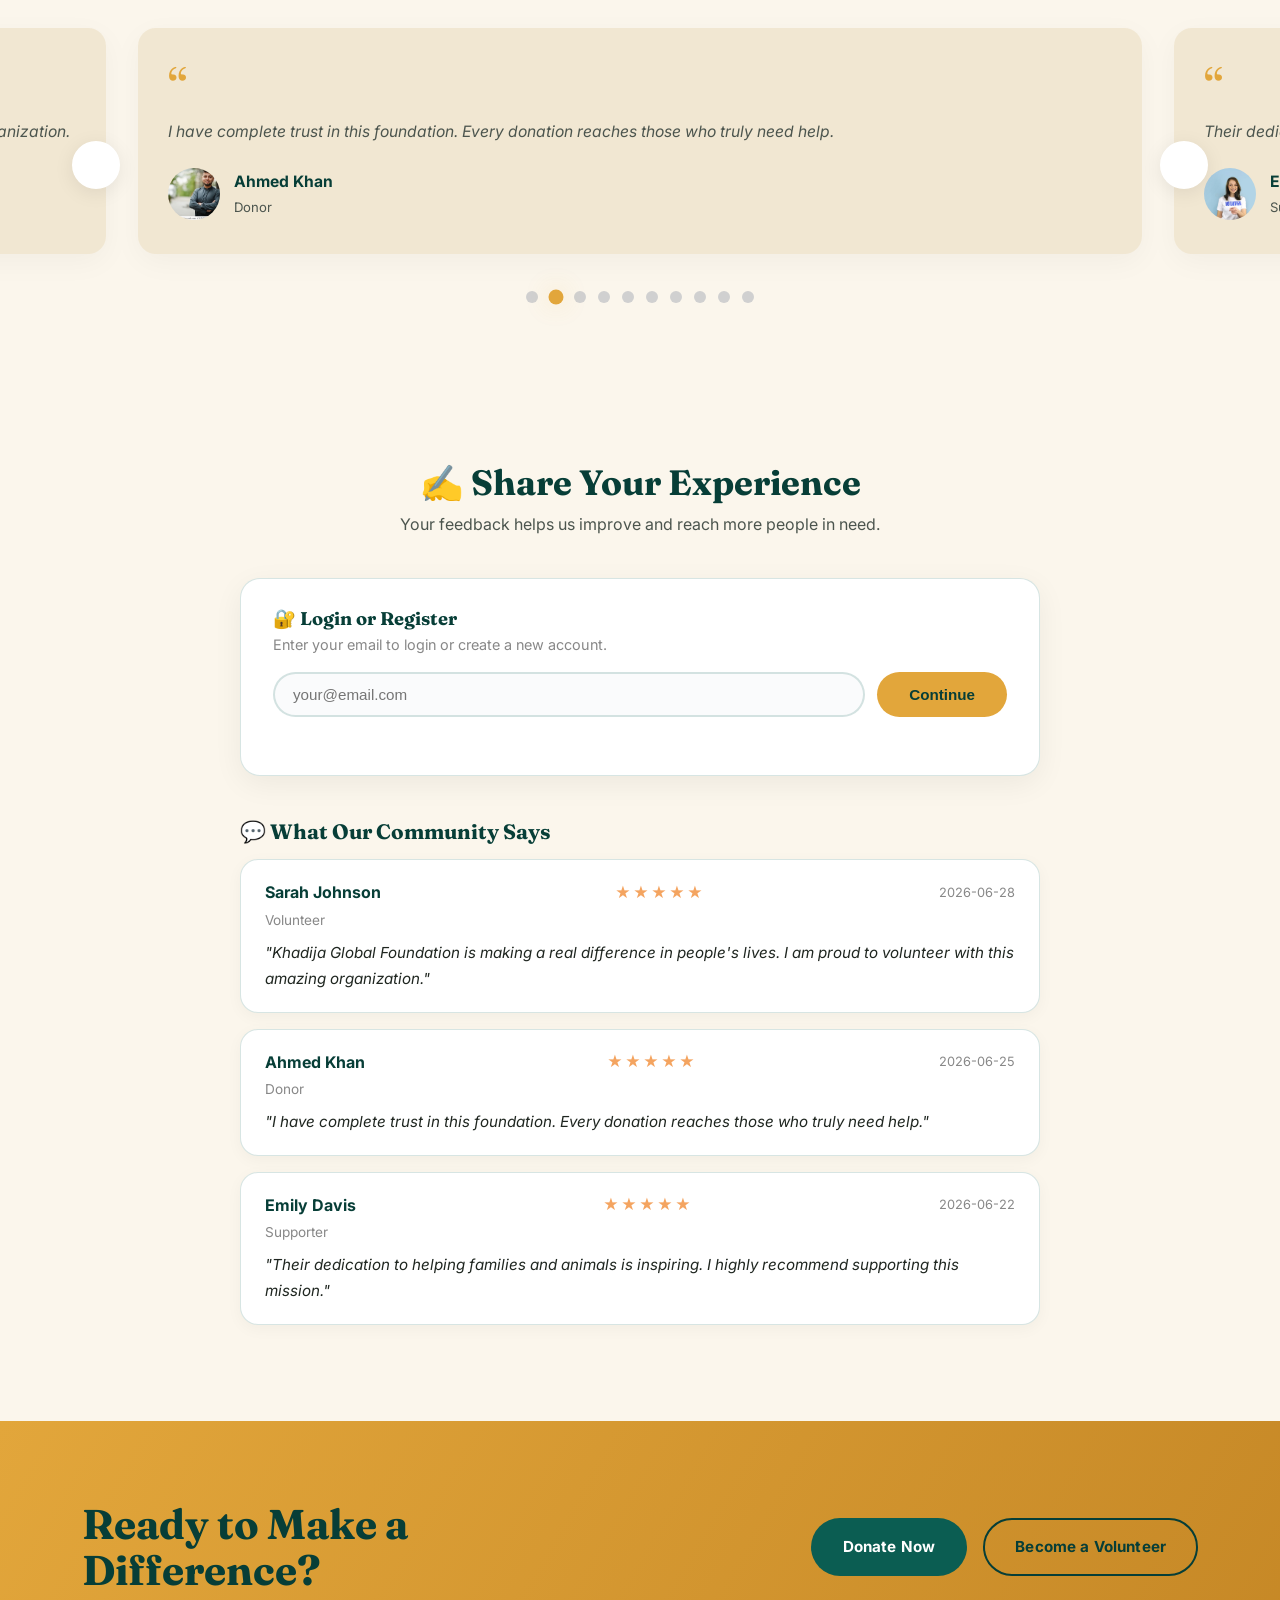
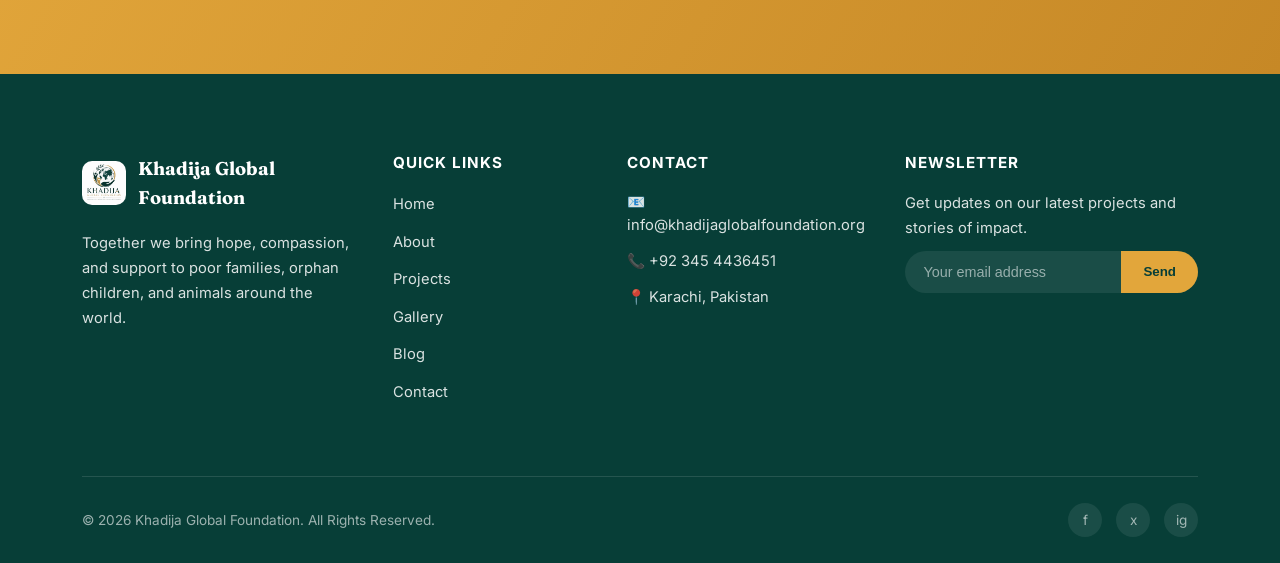
==== commit 1ab97868: "Update index.html" ====
--- a/index.html
+++ b/index.html
@@ -250,6 +250,278 @@
   .reveal{opacity:0;transform:translateY(28px);transition:opacity .7s ease, transform .7s ease;}
   .reveal.in{opacity:1;transform:translateY(0);}
 
+  /* ===================== NEWSLETTER SUCCESS MESSAGE ===================== */
+  .newsletter-msg-success {
+    color: #7CE3C1 !important;
+    display: block !important;
+    animation: fadeInMsg 0.5s ease;
+    padding: 10px 14px;
+    background: rgba(124, 227, 193, 0.12);
+    border-radius: 8px;
+    border: 1px solid rgba(124, 227, 193, 0.2);
+    margin-top: 10px;
+  }
+
+  .newsletter-msg-error {
+    color: #f08a9a !important;
+    display: block !important;
+    animation: fadeInMsg 0.5s ease;
+    padding: 10px 14px;
+    background: rgba(194, 75, 93, 0.1);
+    border-radius: 8px;
+    border: 1px solid rgba(194, 75, 93, 0.15);
+    margin-top: 10px;
+  }
+
+  @keyframes fadeInMsg {
+    from { opacity: 0; transform: translateY(-10px); }
+    to { opacity: 1; transform: translateY(0); }
+  }
+
+  /* ===================== REVIEW SECTION ===================== */
+  .review-section {
+    padding: 80px 40px;
+    background: var(--cream);
+  }
+  .review-container { max-width: 800px; margin: 0 auto; }
+  .review-section h2 {
+    font-family: 'Fraunces', serif;
+    font-size: 2.2rem;
+    color: var(--teal-dark);
+    text-align: center;
+    margin-bottom: 10px;
+  }
+  .review-section .sub-text {
+    text-align: center;
+    color: var(--ink-soft);
+    font-size: 1rem;
+    margin-bottom: 40px;
+  }
+
+  .auth-box {
+    background: #ffffff;
+    padding: 30px 32px;
+    border-radius: 20px;
+    box-shadow: 0 8px 30px rgba(0,0,0,0.06);
+    margin-bottom: 28px;
+    border: 1px solid var(--line);
+  }
+  .auth-box h3 {
+    font-size: 1.15rem;
+    color: var(--teal-dark);
+    margin-bottom: 4px;
+    font-weight: 700;
+  }
+  .auth-box p {
+    font-size: 0.9rem;
+    color: #888;
+    margin-bottom: 16px;
+  }
+  .auth-box .auth-input-group {
+    display: flex;
+    gap: 12px;
+    flex-wrap: wrap;
+  }
+  .auth-box .auth-input-group input {
+    flex: 1;
+    min-width: 200px;
+    padding: 12px 18px;
+    border: 2px solid var(--line);
+    border-radius: 50px;
+    font-size: 0.95rem;
+    outline: none;
+    transition: border-color 0.3s;
+    background: #fafbfc;
+  }
+  .auth-box .auth-input-group input:focus {
+    border-color: var(--gold);
+  }
+  .auth-box .auth-input-group .btn-small {
+    padding: 12px 32px;
+    border: none;
+    border-radius: 50px;
+    background: var(--gold);
+    color: var(--teal-dark);
+    font-weight: 700;
+    font-size: 0.95rem;
+    cursor: pointer;
+    transition: 0.3s;
+  }
+  .auth-box .auth-input-group .btn-small:hover {
+    background: var(--gold-dark);
+    transform: translateY(-2px);
+  }
+  .auth-status {
+    margin-top: 12px;
+    font-size: 0.9rem;
+    font-weight: 500;
+    padding: 8px 14px;
+    border-radius: 10px;
+  }
+  .auth-status.logged-in {
+    background: rgba(11,93,74,0.08);
+    color: var(--teal);
+  }
+  .auth-status.logged-out {
+    background: rgba(194,75,93,0.08);
+    color: var(--rose);
+  }
+
+  .review-form {
+    background: #ffffff;
+    padding: 30px 32px;
+    border-radius: 20px;
+    box-shadow: 0 8px 30px rgba(0,0,0,0.06);
+    border: 1px solid var(--line);
+    display: none;
+    animation: fadeInForm 0.5s ease;
+  }
+  .review-form.active { display: block; }
+  @keyframes fadeInForm {
+    from { opacity: 0; transform: translateY(20px); }
+    to { opacity: 1; transform: translateY(0); }
+  }
+  .review-form h3 {
+    font-family: 'Fraunces', serif;
+    font-size: 1.3rem;
+    color: var(--teal-dark);
+    margin-bottom: 16px;
+  }
+  .review-form .form-group { margin-bottom: 18px; }
+  .review-form label {
+    display: block;
+    font-weight: 600;
+    font-size: 0.9rem;
+    color: var(--teal-dark);
+    margin-bottom: 6px;
+  }
+  .review-form input,
+  .review-form textarea,
+  .review-form select {
+    width: 100%;
+    padding: 12px 16px;
+    border: 2px solid var(--line);
+    border-radius: 12px;
+    font-size: 0.95rem;
+    outline: none;
+    transition: border-color 0.3s;
+    background: #fafbfc;
+  }
+  .review-form input:focus,
+  .review-form textarea:focus,
+  .review-form select:focus {
+    border-color: var(--gold);
+  }
+  .review-form textarea {
+    min-height: 100px;
+    resize: vertical;
+  }
+  .review-form .star-rating {
+    display: flex;
+    gap: 8px;
+    font-size: 2rem;
+    cursor: pointer;
+    margin-top: 4px;
+  }
+  .review-form .star-rating .star {
+    color: #d0d0d0;
+    transition: color 0.2s, transform 0.2s;
+    user-select: none;
+  }
+  .review-form .star-rating .star:hover { transform: scale(1.1); }
+  .review-form .star-rating .star.active { color: #f4a460; }
+  #ratingText {
+    font-size: 0.85rem;
+    color: #888;
+    margin-left: 4px;
+  }
+  .review-form .submit-btn {
+    padding: 14px 44px;
+    border: none;
+    border-radius: 50px;
+    background: var(--teal);
+    color: #ffffff;
+    font-weight: 700;
+    font-size: 1rem;
+    cursor: pointer;
+    transition: 0.3s;
+    margin-top: 6px;
+  }
+  .review-form .submit-btn:hover {
+    background: var(--teal-dark);
+    transform: translateY(-2px);
+    box-shadow: 0 6px 20px rgba(11,93,74,0.2);
+  }
+  .review-form .submit-btn:disabled {
+    opacity: 0.5;
+    cursor: not-allowed;
+  }
+
+  .reviews-list { margin-top: 44px; }
+  .reviews-list h3 {
+    font-size: 1.3rem;
+    color: var(--teal-dark);
+    margin-bottom: 16px;
+    font-family: 'Fraunces', serif;
+  }
+  .review-item {
+    background: #ffffff;
+    padding: 20px 24px;
+    border-radius: 18px;
+    box-shadow: 0 4px 16px rgba(0,0,0,0.04);
+    border: 1px solid var(--line);
+    margin-bottom: 16px;
+    transition: 0.3s;
+  }
+  .review-item:hover {
+    border-color: var(--gold);
+    box-shadow: 0 6px 24px rgba(0,0,0,0.06);
+  }
+  .review-item .review-header {
+    display: flex;
+    justify-content: space-between;
+    align-items: center;
+    flex-wrap: wrap;
+    gap: 8px;
+    margin-bottom: 4px;
+  }
+  .review-item .reviewer-name {
+    font-weight: 700;
+    color: var(--teal-dark);
+    font-size: 1rem;
+  }
+  .review-item .review-stars {
+    color: #f4a460;
+    font-size: 0.95rem;
+    letter-spacing: 2px;
+  }
+  .review-item .review-date {
+    font-size: 0.8rem;
+    color: #888;
+  }
+  .review-item .review-role {
+    font-size: 0.85rem;
+    color: #888;
+    margin-bottom: 8px;
+  }
+  .review-item .review-text {
+    color: var(--ink);
+    font-size: 0.95rem;
+    line-height: 1.7;
+    font-style: italic;
+  }
+
+  @media (max-width: 600px) {
+    .review-section { padding: 50px 20px; }
+    .auth-box { padding: 22px 18px; }
+    .review-form { padding: 22px 18px; }
+    .auth-box .auth-input-group { flex-direction: column; }
+    .auth-box .auth-input-group input { min-width: 100%; }
+    .review-form .star-rating { font-size: 1.6rem; }
+    .review-item .review-header { flex-direction: column; align-items: flex-start; }
+    .review-section h2 { font-size: 1.7rem; }
+  }
+
   /* ---------- responsive ---------- */
   @media(max-width:980px){
     nav.main-nav, .nav-actions .btn{display:none;}
@@ -276,6 +548,145 @@
   .close-btn{position:absolute;top:28px;right:28px;background:none;border:none;color:#fff;font-size:1.6rem;cursor:pointer;}
   .overlay{position:fixed;inset:0;background:rgba(0,0,0,0.4);z-index:1100;opacity:0;pointer-events:none;transition:opacity .3s ease;}
   .overlay.show{opacity:1;pointer-events:auto;}
+
+  /* ===================== TESTIMONIALS SLIDER ===================== */
+  .testimonials {
+    background: var(--cream);
+    padding: 80px 0;
+    overflow: hidden;
+  }
+  .testi-slider-wrapper {
+    position: relative;
+    max-width: 1200px;
+    margin: 0 auto;
+    padding: 0 40px;
+  }
+  .testi-slider-track {
+    display: flex;
+    transition: transform 0.6s cubic-bezier(0.25, 0.46, 0.45, 0.94);
+    will-change: transform;
+  }
+  .testi-slide {
+    flex: 0 0 100%;
+    padding: 0 16px;
+    box-sizing: border-box;
+  }
+  .testi-card {
+    background: var(--sand);
+    border-radius: var(--radius);
+    padding: 34px 30px;
+    position: relative;
+    height: 100%;
+    display: flex;
+    flex-direction: column;
+    justify-content: space-between;
+    box-shadow: 0 8px 30px rgba(0,0,0,0.04);
+  }
+  .testi-card .quote-mark {
+    font-family: 'Fraunces', serif;
+    font-size: 3.2rem;
+    color: var(--gold);
+    line-height: 1;
+    margin-bottom: 6px;
+  }
+  .testi-card p {
+    color: var(--ink-soft);
+    font-size: 0.98rem;
+    margin-bottom: 24px;
+    font-style: italic;
+    flex: 1;
+  }
+  .testi-person {
+    display: flex;
+    align-items: center;
+    gap: 14px;
+    margin-top: auto;
+  }
+  .testi-person img {
+    width: 52px;
+    height: 52px;
+    border-radius: 50%;
+    object-fit: cover;
+  }
+  .testi-person strong {
+    display: block;
+    font-size: 0.98rem;
+    color: var(--teal-dark);
+  }
+  .testi-person span {
+    font-size: 0.82rem;
+    color: var(--ink-soft);
+  }
+  .slider-btn {
+    position: absolute;
+    top: 50%;
+    transform: translateY(-50%);
+    background: white;
+    border: none;
+    width: 48px;
+    height: 48px;
+    border-radius: 50%;
+    font-size: 18px;
+    cursor: pointer;
+    box-shadow: 0 4px 20px rgba(0,0,0,0.08);
+    transition: all 0.3s ease;
+    z-index: 10;
+    color: var(--teal-dark);
+    display: flex;
+    align-items: center;
+    justify-content: center;
+  }
+  .slider-btn:hover {
+    background: var(--gold);
+    color: white;
+    transform: translateY(-50%) scale(1.05);
+    box-shadow: 0 8px 30px rgba(226,166,59,0.3);
+  }
+  .prev-btn { left: -10px; }
+  .next-btn { right: -10px; }
+  .slider-dots {
+    display: flex;
+    justify-content: center;
+    gap: 12px;
+    margin-top: 36px;
+    flex-wrap: wrap;
+  }
+  .slider-dots .dot {
+    width: 12px;
+    height: 12px;
+    border-radius: 50%;
+    background: #d0d0d0;
+    cursor: pointer;
+    transition: all 0.3s ease;
+    border: none;
+    padding: 0;
+  }
+  .slider-dots .dot.active {
+    background: var(--gold);
+    transform: scale(1.25);
+    box-shadow: 0 0 20px rgba(226,166,59,0.25);
+  }
+  .slider-dots .dot:hover {
+    background: var(--gold);
+    transform: scale(1.1);
+  }
+  @media (max-width: 992px) {
+    .testi-slider-wrapper { padding: 0 16px; }
+    .slider-btn { width: 40px; height: 40px; font-size: 14px; }
+    .prev-btn { left: -6px; }
+    .next-btn { right: -6px; }
+  }
+  @media (max-width: 600px) {
+    .testi-card { padding: 24px 20px; text-align: center; }
+    .testi-person { flex-direction: column; text-align: center; }
+    .testi-person img { width: 56px; height: 56px; }
+    .testi-card p { font-size: 0.92rem; }
+    .slider-btn { width: 34px; height: 34px; font-size: 12px; }
+    .prev-btn { left: 4px; }
+    .next-btn { right: 4px; }
+    .slider-dots .dot { width: 10px; height: 10px; }
+    .testimonials { padding: 56px 0; }
+  }
 </style>
 </head>
 <body>
@@ -338,7 +749,6 @@
   <div class="container about-grid">
     <div class="about-media reveal">
       <img src="https://aka-yk.github.io/khadijaglobalfoundation/images/hero.jpg" alt="About Khadija Global Foundation">
-      
     </div>
     <div class="about-copy reveal">
       <span class="eyebrow">About Us</span>
@@ -451,19 +861,15 @@
   </div>
 </section>
 
-<!-- ================= TESTIMONIALS SLIDER (10 Reviews · Auto-slide) ================= -->
+<!-- ================= TESTIMONIALS SLIDER ================= -->
 <section class="testimonials" id="testimonials">
   <div class="container">
     <div class="section-head center reveal">
       <span class="eyebrow">What People Say</span>
       <h2 style="font-size:clamp(1.9rem,3.4vw,2.6rem);">Words from our supporters and volunteers</h2>
     </div>
-
-    <!-- ===== SLIDER WRAPPER ===== -->
     <div class="testi-slider-wrapper reveal">
       <div class="testi-slider-track" id="testiTrack">
-
-        <!-- Slide 1 -->
         <div class="testi-slide">
           <div class="testi-card">
             <div class="quote-mark">&ldquo;</div>
@@ -474,8 +880,6 @@
             </div>
           </div>
         </div>
-
-        <!-- Slide 2 -->
         <div class="testi-slide">
           <div class="testi-card">
             <div class="quote-mark">&ldquo;</div>
@@ -486,8 +890,6 @@
             </div>
           </div>
         </div>
-
-        <!-- Slide 3 -->
         <div class="testi-slide">
           <div class="testi-card">
             <div class="quote-mark">&ldquo;</div>
@@ -498,8 +900,6 @@
             </div>
           </div>
         </div>
-
-        <!-- Slide 4 -->
         <div class="testi-slide">
           <div class="testi-card">
             <div class="quote-mark">&ldquo;</div>
@@ -510,8 +910,6 @@
             </div>
           </div>
         </div>
-
-        <!-- Slide 5 -->
         <div class="testi-slide">
           <div class="testi-card">
             <div class="quote-mark">&ldquo;</div>
@@ -522,8 +920,6 @@
             </div>
           </div>
         </div>
-
-        <!-- Slide 6 -->
         <div class="testi-slide">
           <div class="testi-card">
             <div class="quote-mark">&ldquo;</div>
@@ -534,8 +930,6 @@
             </div>
           </div>
         </div>
-
-        <!-- Slide 7 -->
         <div class="testi-slide">
           <div class="testi-card">
             <div class="quote-mark">&ldquo;</div>
@@ -546,8 +940,6 @@
             </div>
           </div>
         </div>
-
-        <!-- Slide 8 -->
         <div class="testi-slide">
           <div class="testi-card">
             <div class="quote-mark">&ldquo;</div>
@@ -558,8 +950,6 @@
             </div>
           </div>
         </div>
-
-        <!-- Slide 9 -->
         <div class="testi-slide">
           <div class="testi-card">
             <div class="quote-mark">&ldquo;</div>
@@ -570,8 +960,6 @@
             </div>
           </div>
         </div>
-
-        <!-- Slide 10 -->
         <div class="testi-slide">
           <div class="testi-card">
             <div class="quote-mark">&ldquo;</div>
@@ -582,325 +970,74 @@
             </div>
           </div>
         </div>
-
-      </div>
-
-      <!-- ===== SLIDER CONTROLS ===== -->
-      <button class="slider-btn prev-btn" onclick="prevSlide()">
-        <i class="fas fa-chevron-left"></i>
-      </button>
-      <button class="slider-btn next-btn" onclick="nextSlide()">
-        <i class="fas fa-chevron-right"></i>
-      </button>
-
-      <!-- ===== DOTS ===== -->
+      </div>
+      <button class="slider-btn prev-btn" onclick="prevSlide()"><i class="fas fa-chevron-left"></i></button>
+      <button class="slider-btn next-btn" onclick="nextSlide()"><i class="fas fa-chevron-right"></i></button>
       <div class="slider-dots" id="sliderDots"></div>
     </div>
   </div>
 </section>
 
-<style>
-  /* =========================
-     TESTIMONIALS SLIDER
-  ========================= */
-
-  .testimonials {
-    background: var(--cream);
-    padding: 80px 0;
-    overflow: hidden;
-  }
-
-  .testi-slider-wrapper {
-    position: relative;
-    max-width: 1200px;
-    margin: 0 auto;
-    padding: 0 40px;
-  }
-
-  .testi-slider-track {
-    display: flex;
-    transition: transform 0.6s cubic-bezier(0.25, 0.46, 0.45, 0.94);
-    will-change: transform;
-  }
-
-  .testi-slide {
-    flex: 0 0 100%;
-    padding: 0 16px;
-    box-sizing: border-box;
-  }
-
-  .testi-card {
-    background: var(--sand);
-    border-radius: var(--radius);
-    padding: 34px 30px;
-    position: relative;
-    height: 100%;
-    display: flex;
-    flex-direction: column;
-    justify-content: space-between;
-    box-shadow: 0 8px 30px rgba(0,0,0,0.04);
-  }
-
-  .testi-card .quote-mark {
-    font-family: 'Fraunces', serif;
-    font-size: 3.2rem;
-    color: var(--gold);
-    line-height: 1;
-    margin-bottom: 6px;
-  }
-
-  .testi-card p {
-    color: var(--ink-soft);
-    font-size: 0.98rem;
-    margin-bottom: 24px;
-    font-style: italic;
-    flex: 1;
-  }
-
-  .testi-person {
-    display: flex;
-    align-items: center;
-    gap: 14px;
-    margin-top: auto;
-  }
-
-  .testi-person img {
-    width: 52px;
-    height: 52px;
-    border-radius: 50%;
-    object-fit: cover;
-  }
-
-  .testi-person strong {
-    display: block;
-    font-size: 0.98rem;
-    color: var(--teal-dark);
-  }
-
-  .testi-person span {
-    font-size: 0.82rem;
-    color: var(--ink-soft);
-  }
-
-  /* ----- Slider Buttons ----- */
-  .slider-btn {
-    position: absolute;
-    top: 50%;
-    transform: translateY(-50%);
-    background: white;
-    border: none;
-    width: 48px;
-    height: 48px;
-    border-radius: 50%;
-    font-size: 18px;
-    cursor: pointer;
-    box-shadow: 0 4px 20px rgba(0, 0, 0, 0.08);
-    transition: all 0.3s ease;
-    z-index: 10;
-    color: var(--teal-dark);
-    display: flex;
-    align-items: center;
-    justify-content: center;
-  }
-
-  .slider-btn:hover {
-    background: var(--gold);
-    color: white;
-    transform: translateY(-50%) scale(1.05);
-    box-shadow: 0 8px 30px rgba(226, 166, 59, 0.3);
-  }
-
-  .prev-btn {
-    left: -10px;
-  }
-
-  .next-btn {
-    right: -10px;
-  }
-
-  /* ----- Dots ----- */
-  .slider-dots {
-    display: flex;
-    justify-content: center;
-    gap: 12px;
-    margin-top: 36px;
-    flex-wrap: wrap;
-  }
-
-  .slider-dots .dot {
-    width: 12px;
-    height: 12px;
-    border-radius: 50%;
-    background: #d0d0d0;
-    cursor: pointer;
-    transition: all 0.3s ease;
-    border: none;
-    padding: 0;
-  }
-
-  .slider-dots .dot.active {
-    background: var(--gold);
-    transform: scale(1.25);
-    box-shadow: 0 0 20px rgba(226, 166, 59, 0.25);
-  }
-
-  .slider-dots .dot:hover {
-    background: var(--gold);
-    transform: scale(1.1);
-  }
-
-  /* ----- Responsive ----- */
-  @media (max-width: 992px) {
-    .testi-slider-wrapper {
-      padding: 0 16px;
-    }
-
-    .slider-btn {
-      width: 40px;
-      height: 40px;
-      font-size: 14px;
-    }
-
-    .prev-btn {
-      left: -6px;
-    }
-
-    .next-btn {
-      right: -6px;
-    }
-  }
-
-  @media (max-width: 600px) {
-    .testimonial-card {
-      padding: 24px 20px;
-      text-align: center;
-    }
-
-    .testi-person {
-      flex-direction: column;
-      text-align: center;
-    }
-
-    .testi-person img {
-      width: 56px;
-      height: 56px;
-    }
-
-    .testi-card p {
-      font-size: 0.92rem;
-    }
-
-    .slider-btn {
-      width: 34px;
-      height: 34px;
-      font-size: 12px;
-    }
-
-    .prev-btn {
-      left: 4px;
-    }
-
-    .next-btn {
-      right: 4px;
-    }
-
-    .slider-dots .dot {
-      width: 10px;
-      height: 10px;
-    }
-
-    .testimonials {
-      padding: 56px 0;
-    }
-  }
-</style>
-
-<script>
-  // ===== TESTIMONIALS SLIDER =====
-  (function() {
-    const track = document.getElementById('testiTrack');
-    const slides = track.querySelectorAll('.testi-slide');
-    const totalSlides = slides.length;
-    let currentIndex = 0;
-    let autoSlideInterval;
-
-    // Create Dots
-    const dotsContainer = document.getElementById('sliderDots');
-    dotsContainer.innerHTML = '';
-    for (let i = 0; i < totalSlides; i++) {
-      const dot = document.createElement('button');
-      dot.className = 'dot' + (i === 0 ? ' active' : '');
-      dot.setAttribute('data-index', i);
-      dot.addEventListener('click', function() {
-        goToSlide(parseInt(this.getAttribute('data-index')));
-      });
-      dotsContainer.appendChild(dot);
-    }
-    const dots = dotsContainer.querySelectorAll('.dot');
-
-    function goToSlide(index) {
-      if (index < 0) index = totalSlides - 1;
-      if (index >= totalSlides) index = 0;
-      currentIndex = index;
-      track.style.transform = 'translateX(-' + (currentIndex * 100) + '%)';
-      dots.forEach((d, i) => {
-        d.classList.toggle('active', i === currentIndex);
-      });
-    }
-
-    function nextSlide() {
-      goToSlide(currentIndex + 1);
-    }
-
-    function prevSlide() {
-      goToSlide(currentIndex - 1);
-    }
-
-    function startAutoSlide() {
-      if (autoSlideInterval) clearInterval(autoSlideInterval);
-      autoSlideInterval = setInterval(nextSlide, 1700);
-    }
-
-    function stopAutoSlide() {
-      clearInterval(autoSlideInterval);
-    }
-
-    // Pause on hover
-    const sliderWrapper = document.querySelector('.testi-slider-wrapper');
-    sliderWrapper.addEventListener('mouseenter', stopAutoSlide);
-    sliderWrapper.addEventListener('mouseleave', startAutoSlide);
-
-    // Touch / Swipe support
-    let startX = 0;
-    let endX = 0;
-    sliderWrapper.addEventListener('touchstart', (e) => {
-      startX = e.changedTouches[0].screenX;
-    }, { passive: true });
-    sliderWrapper.addEventListener('touchend', (e) => {
-      endX = e.changedTouches[0].screenX;
-      const diff = startX - endX;
-      if (Math.abs(diff) > 40) {
-        if (diff > 0) nextSlide();
-        else prevSlide();
-      }
-    }, { passive: true });
-
-    // Keyboard support
-    document.addEventListener('keydown', (e) => {
-      if (e.key === 'ArrowRight') nextSlide();
-      else if (e.key === 'ArrowLeft') prevSlide();
-    });
-
-    // Start auto-slide on load
-    startAutoSlide();
-
-    // Expose for manual control (if needed)
-    window.goToSlide = goToSlide;
-    window.nextSlide = nextSlide;
-    window.prevSlide = prevSlide;
-
-  })();
-</script>
+<!-- ================= REVIEW SECTION (NEW) ================= -->
+<section class="review-section" id="reviewSection">
+  <div class="review-container">
+    <h2>✍️ Share Your Experience</h2>
+    <p class="sub-text">Your feedback helps us improve and reach more people in need.</p>
+
+    <!-- Auth Box -->
+    <div class="auth-box" id="authBox">
+      <h3>🔐 Login or Register</h3>
+      <p>Enter your email to login or create a new account.</p>
+      <div class="auth-input-group">
+        <input type="email" id="authEmail" placeholder="your@email.com">
+        <button class="btn-small" onclick="handleAuth()">Continue</button>
+      </div>
+      <div class="auth-status" id="authStatus"></div>
+    </div>
+
+    <!-- Review Form -->
+    <div class="review-form" id="reviewForm">
+      <h3>📝 Write a Review</h3>
+      <div class="form-group">
+        <label>Your Name</label>
+        <input type="text" id="reviewName" placeholder="e.g. John Doe">
+      </div>
+      <div class="form-group">
+        <label>Your Role</label>
+        <select id="reviewRole">
+          <option value="Donor">Donor</option>
+          <option value="Volunteer">Volunteer</option>
+          <option value="Supporter">Supporter</option>
+          <option value="Community Partner">Community Partner</option>
+          <option value="Beneficiary">Beneficiary</option>
+          <option value="Other">Other</option>
+        </select>
+      </div>
+      <div class="form-group">
+        <label>⭐ Your Rating</label>
+        <div class="star-rating" id="starRating">
+          <span class="star" data-value="1" onclick="setRating(1)">★</span>
+          <span class="star" data-value="2" onclick="setRating(2)">★</span>
+          <span class="star" data-value="3" onclick="setRating(3)">★</span>
+          <span class="star" data-value="4" onclick="setRating(4)">★</span>
+          <span class="star" data-value="5" onclick="setRating(5)">★</span>
+        </div>
+        <span id="ratingText" style="font-size:0.85rem; color:#888;">Select a rating</span>
+      </div>
+      <div class="form-group">
+        <label>Your Review</label>
+        <textarea id="reviewText" placeholder="Share your experience with Khadija Global Foundation..."></textarea>
+      </div>
+      <button class="submit-btn" onclick="submitReview()">Submit Review</button>
+    </div>
+
+    <!-- Reviews List -->
+    <div class="reviews-list">
+      <h3>💬 What Our Community Says</h3>
+      <div id="reviewsContainer"></div>
+    </div>
+  </div>
+</section>
 
 <!-- ================= CTA ================= -->
 <section class="cta" id="donate">
@@ -946,10 +1083,11 @@
       <div class="footer-col">
         <h4>Newsletter</h4>
         <p>Get updates on our latest projects and stories of impact.</p>
-        <form class="newsletter" onsubmit="return false;">
-          <input type="email" placeholder="Your email address" required>
+        <form class="newsletter" id="newsletterForm" onsubmit="return handleNewsletter(event)">
+          <input type="email" id="newsletterEmail" placeholder="Your email address" required>
           <button type="submit">Send</button>
         </form>
+        <div id="newsletterMsg" style="margin-top:10px; font-size:0.9rem; display:none;"></div>
       </div>
     </div>
     <div class="footer-bottom">
@@ -964,13 +1102,13 @@
 </footer>
 
 <script>
-  // header scroll state
+  // ===== HEADER SCROLL =====
   const header = document.getElementById('siteHeader');
   window.addEventListener('scroll', () => {
     header.classList.toggle('scrolled', window.scrollY > 40);
   });
 
-  // mobile nav
+  // ===== MOBILE NAV =====
   const menuToggle = document.getElementById('menuToggle');
   const mobileNav = document.getElementById('mobileNav');
   const overlay = document.getElementById('overlay');
@@ -982,14 +1120,14 @@
   overlay.addEventListener('click', shutNav);
   document.querySelectorAll('.mobile-nav a').forEach(a => a.addEventListener('click', shutNav));
 
-  // scroll reveal
+  // ===== SCROLL REVEAL =====
   const revealEls = document.querySelectorAll('.reveal');
   const io = new IntersectionObserver((entries) => {
     entries.forEach(e => { if(e.isIntersecting){ e.target.classList.add('in'); io.unobserve(e.target); } });
   }, { threshold: 0.15 });
   revealEls.forEach(el => io.observe(el));
 
-  // counters
+  // ===== COUNTERS =====
   const counters = document.querySelectorAll('.counter');
   const counterIO = new IntersectionObserver((entries) => {
     entries.forEach(entry => {
@@ -1009,6 +1147,190 @@
     });
   }, { threshold: 0.4 });
   counters.forEach(c => counterIO.observe(c));
+
+  // ===== NEWSLETTER =====
+  function handleNewsletter(event) {
+    event.preventDefault();
+    var email = document.getElementById('newsletterEmail').value.trim();
+    var msgDiv = document.getElementById('newsletterMsg');
+    if (!email || !email.includes('@') || !email.includes('.')) {
+      msgDiv.className = 'newsletter-msg-error';
+      msgDiv.textContent = '⚠️ Please enter a valid email address.';
+      msgDiv.style.display = 'block';
+      return false;
+    }
+    msgDiv.className = 'newsletter-msg-success';
+    msgDiv.textContent = '✅ Thank you! You\'ve been subscribed successfully!';
+    msgDiv.style.display = 'block';
+    document.getElementById('newsletterEmail').value = '';
+    setTimeout(function() { msgDiv.style.display = 'none'; }, 5000);
+    return false;
+  }
+
+  // ===== TESTIMONIALS SLIDER =====
+  (function() {
+    const track = document.getElementById('testiTrack');
+    const slides = track.querySelectorAll('.testi-slide');
+    const totalSlides = slides.length;
+    let currentIndex = 0;
+    let autoSlideInterval;
+
+    const dotsContainer = document.getElementById('sliderDots');
+    dotsContainer.innerHTML = '';
+    for (let i = 0; i < totalSlides; i++) {
+      const dot = document.createElement('button');
+      dot.className = 'dot' + (i === 0 ? ' active' : '');
+      dot.setAttribute('data-index', i);
+      dot.addEventListener('click', function() {
+        goToSlide(parseInt(this.getAttribute('data-index')));
+      });
+      dotsContainer.appendChild(dot);
+    }
+    const dots = dotsContainer.querySelectorAll('.dot');
+
+    function goToSlide(index) {
+      if (index < 0) index = totalSlides - 1;
+      if (index >= totalSlides) index = 0;
+      currentIndex = index;
+      track.style.transform = 'translateX(-' + (currentIndex * 100) + '%)';
+      dots.forEach((d, i) => { d.classList.toggle('active', i === currentIndex); });
+    }
+
+    function nextSlide() { goToSlide(currentIndex + 1); }
+    function prevSlide() { goToSlide(currentIndex - 1); }
+
+    function startAutoSlide() {
+      if (autoSlideInterval) clearInterval(autoSlideInterval);
+      autoSlideInterval = setInterval(nextSlide, 1700);
+    }
+    function stopAutoSlide() { clearInterval(autoSlideInterval); }
+
+    const sliderWrapper = document.querySelector('.testi-slider-wrapper');
+    sliderWrapper.addEventListener('mouseenter', stopAutoSlide);
+    sliderWrapper.addEventListener('mouseleave', startAutoSlide);
+
+    let startX = 0, endX = 0;
+    sliderWrapper.addEventListener('touchstart', (e) => { startX = e.changedTouches[0].screenX; }, { passive: true });
+    sliderWrapper.addEventListener('touchend', (e) => {
+      endX = e.changedTouches[0].screenX;
+      const diff = startX - endX;
+      if (Math.abs(diff) > 40) { if (diff > 0) nextSlide(); else prevSlide(); }
+    }, { passive: true });
+
+    document.addEventListener('keydown', (e) => {
+      if (e.key === 'ArrowRight') nextSlide();
+      else if (e.key === 'ArrowLeft') prevSlide();
+    });
+
+    startAutoSlide();
+    window.goToSlide = goToSlide;
+    window.nextSlide = nextSlide;
+    window.prevSlide = prevSlide;
+  })();
+
+  // ===== REVIEW SYSTEM =====
+  var selectedRating = 0;
+  var reviews = [];
+
+  function loadReviews() {
+    var saved = localStorage.getItem('kgf_reviews');
+    if (saved) {
+      reviews = JSON.parse(saved);
+    } else {
+      reviews = [
+        { name: 'Sarah Johnson', role: 'Volunteer', rating: 5,
+          text: 'Khadija Global Foundation is making a real difference in people\'s lives. I am proud to volunteer with this amazing organization.',
+          date: '2026-06-28' },
+        { name: 'Ahmed Khan', role: 'Donor', rating: 5,
+          text: 'I have complete trust in this foundation. Every donation reaches those who truly need help.',
+          date: '2026-06-25' },
+        { name: 'Emily Davis', role: 'Supporter', rating: 5,
+          text: 'Their dedication to helping families and animals is inspiring. I highly recommend supporting this mission.',
+          date: '2026-06-22' }
+      ];
+      localStorage.setItem('kgf_reviews', JSON.stringify(reviews));
+    }
+    displayReviews();
+  }
+
+  function displayReviews() {
+    var container = document.getElementById('reviewsContainer');
+    if (!container) return;
+    if (reviews.length === 0) {
+      container.innerHTML = '<p style="color:#888; text-align:center;">No reviews yet. Be the first to share your experience!</p>';
+      return;
+    }
+    var html = '';
+    for (var i = 0; i < reviews.length; i++) {
+      var r = reviews[i];
+      var stars = '';
+      for (var s = 0; s < 5; s++) { stars += (s < r.rating) ? '★' : '☆'; }
+      html += '<div class="review-item">' +
+        '<div class="review-header">' +
+          '<span class="reviewer-name">' + r.name + '</span>' +
+          '<span class="review-stars">' + stars + '</span>' +
+          '<span class="review-date">' + r.date + '</span>' +
+        '</div>' +
+        '<div class="review-role">' + r.role + '</div>' +
+        '<div class="review-text">"' + r.text + '"</div>' +
+      '</div>';
+    }
+    container.innerHTML = html;
+  }
+
+  function setRating(value) {
+    selectedRating = value;
+    var stars = document.querySelectorAll('.star-rating .star');
+    for (var i = 0; i < stars.length; i++) {
+      stars[i].classList.toggle('active', i < value);
+    }
+    document.getElementById('ratingText').textContent = value + ' star' + (value > 1 ? 's' : '');
+  }
+
+  function handleAuth() {
+    var email = document.getElementById('authEmail').value.trim();
+    var statusDiv = document.getElementById('authStatus');
+    if (!email || !email.includes('@') || !email.includes('.')) {
+      statusDiv.className = 'auth-status logged-out';
+      statusDiv.textContent = '⚠️ Please enter a valid email address.';
+      return;
+    }
+    statusDiv.className = 'auth-status logged-in';
+    statusDiv.textContent = '✅ Logged in as ' + email;
+    document.getElementById('authBox').style.display = 'none';
+    document.getElementById('reviewForm').classList.add('active');
+    var name = email.split('@')[0];
+    document.getElementById('reviewName').value = name.charAt(0).toUpperCase() + name.slice(1);
+  }
+
+  function submitReview() {
+    var name = document.getElementById('reviewName').value.trim();
+    var role = document.getElementById('reviewRole').value;
+    var text = document.getElementById('reviewText').value.trim();
+    var btn = document.querySelector('.submit-btn');
+    if (!name) { alert('Please enter your name.'); return; }
+    if (selectedRating === 0) { alert('Please select a rating.'); return; }
+    if (!text || text.length < 10) { alert('Please write at least 10 characters for your review.'); return; }
+    var today = new Date();
+    var dateStr = today.getFullYear() + '-' + String(today.getMonth()+1).padStart(2,'0') + '-' + String(today.getDate()).padStart(2,'0');
+    reviews.unshift({ name: name, role: role, rating: selectedRating, text: text, date: dateStr });
+    localStorage.setItem('kgf_reviews', JSON.stringify(reviews));
+    displayReviews();
+    document.getElementById('reviewText').value = '';
+    selectedRating = 0;
+    document.querySelectorAll('.star-rating .star').forEach(function(s) { s.classList.remove('active'); });
+    document.getElementById('ratingText').textContent = 'Select a rating';
+    btn.disabled = true;
+    btn.textContent = '✅ Submitted!';
+    setTimeout(function() { btn.disabled = false; btn.textContent = 'Submit Review'; }, 2000);
+  }
+
+  document.addEventListener('DOMContentLoaded', function() {
+    loadReviews();
+    document.getElementById('authEmail').addEventListener('keydown', function(e) {
+      if (e.key === 'Enter') handleAuth();
+    });
+  });
 </script>
 </body>
 </html>
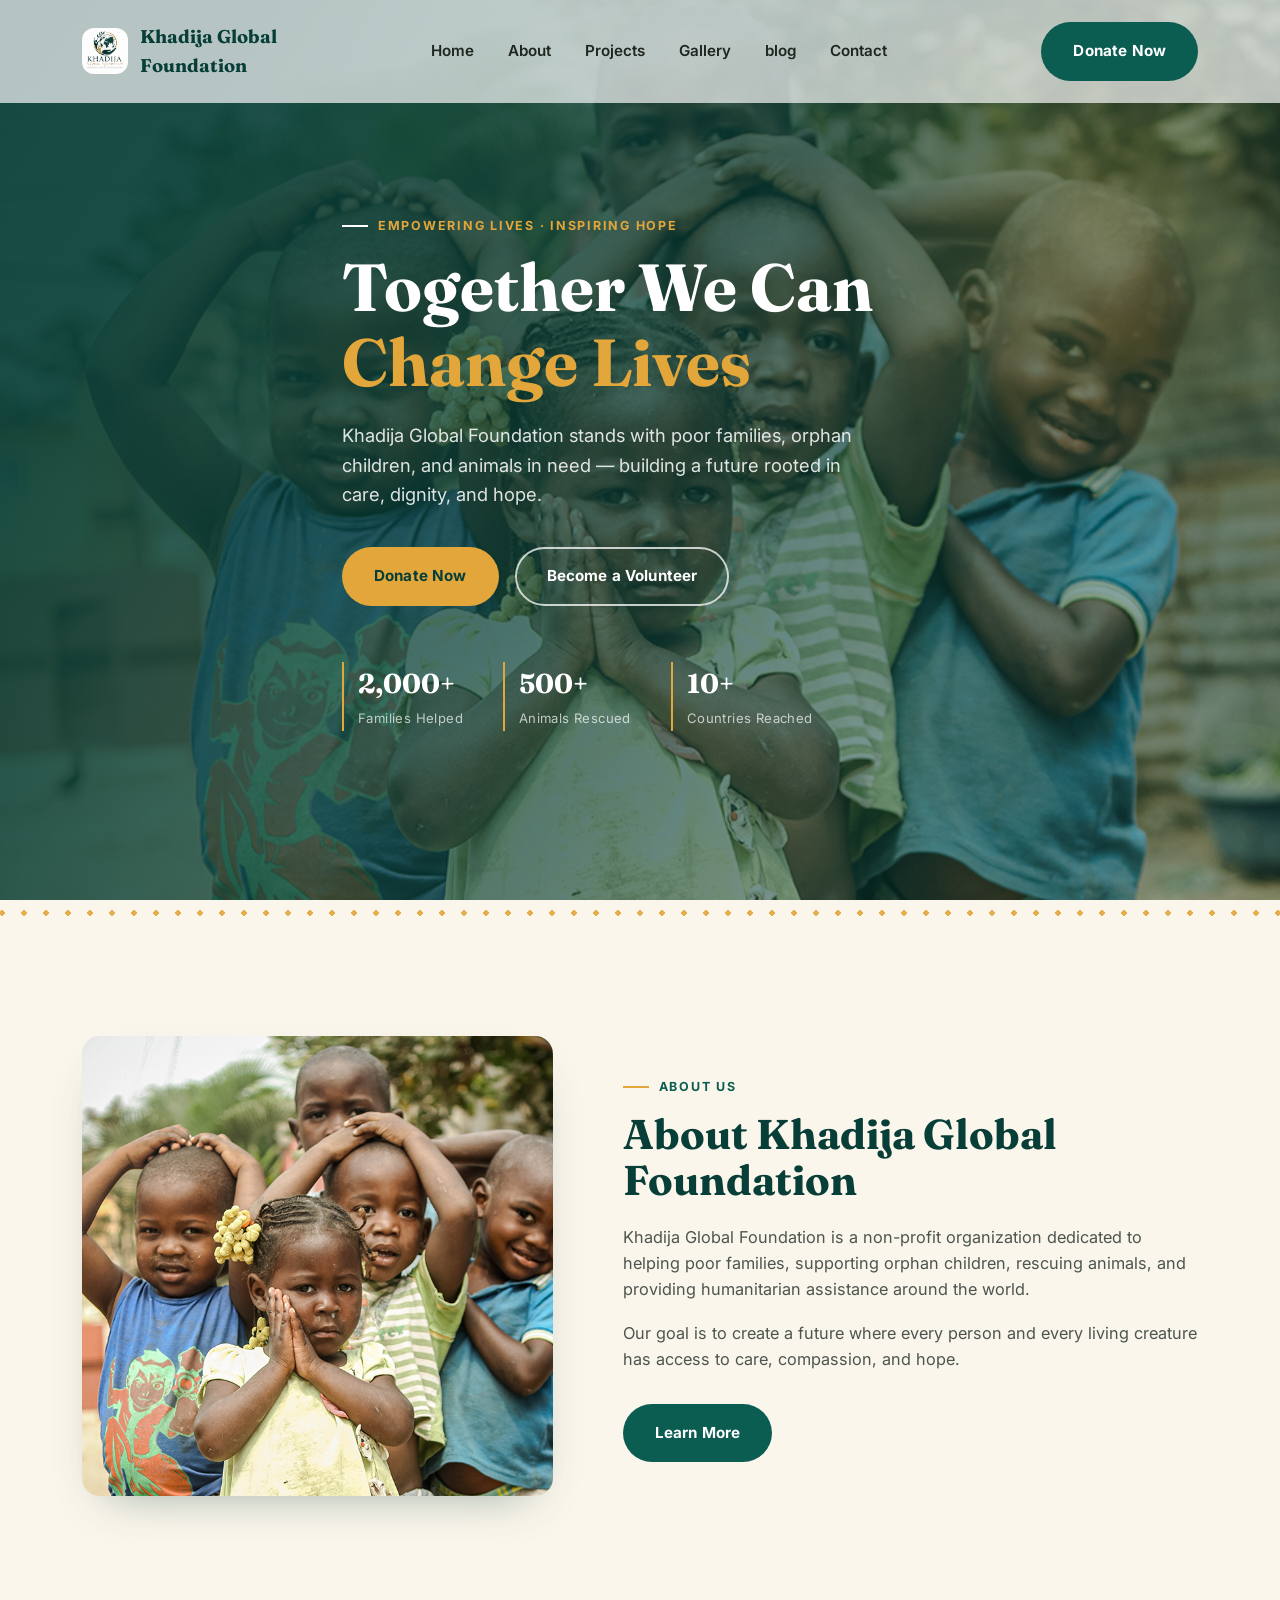
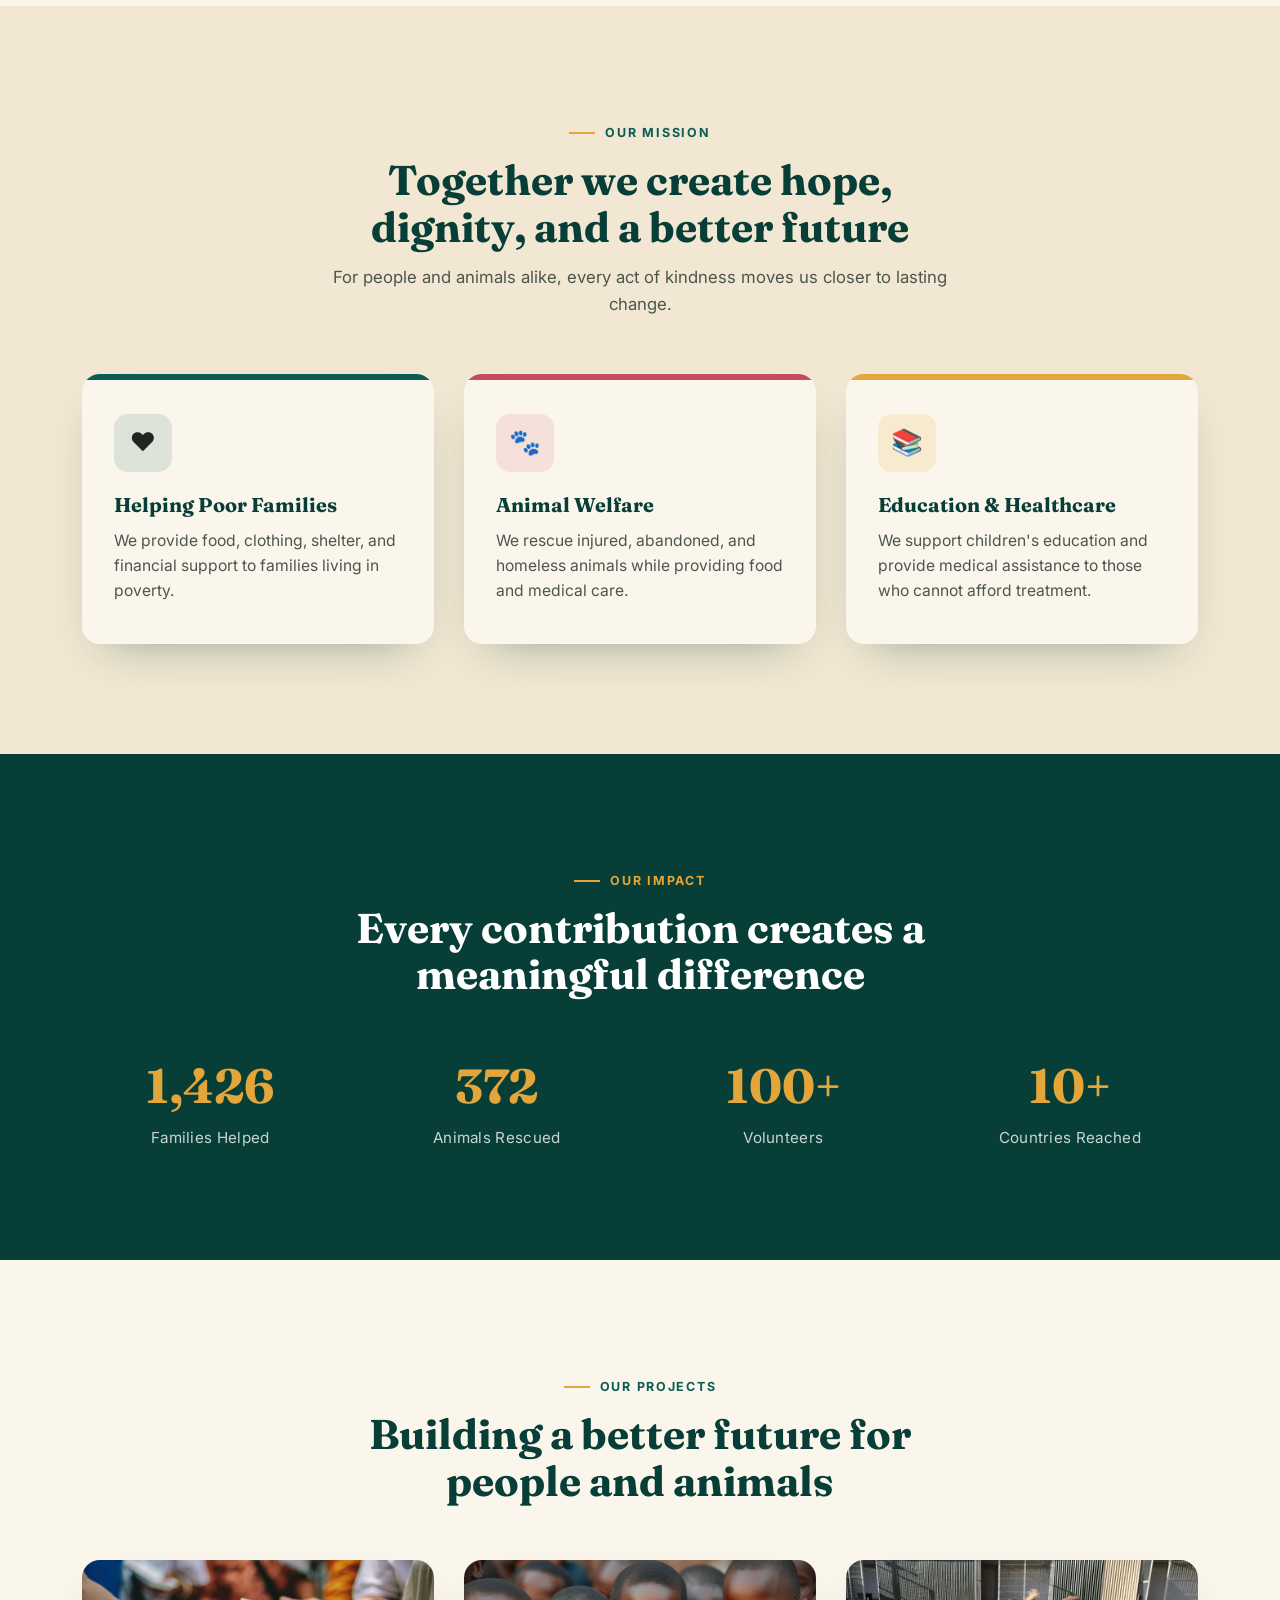
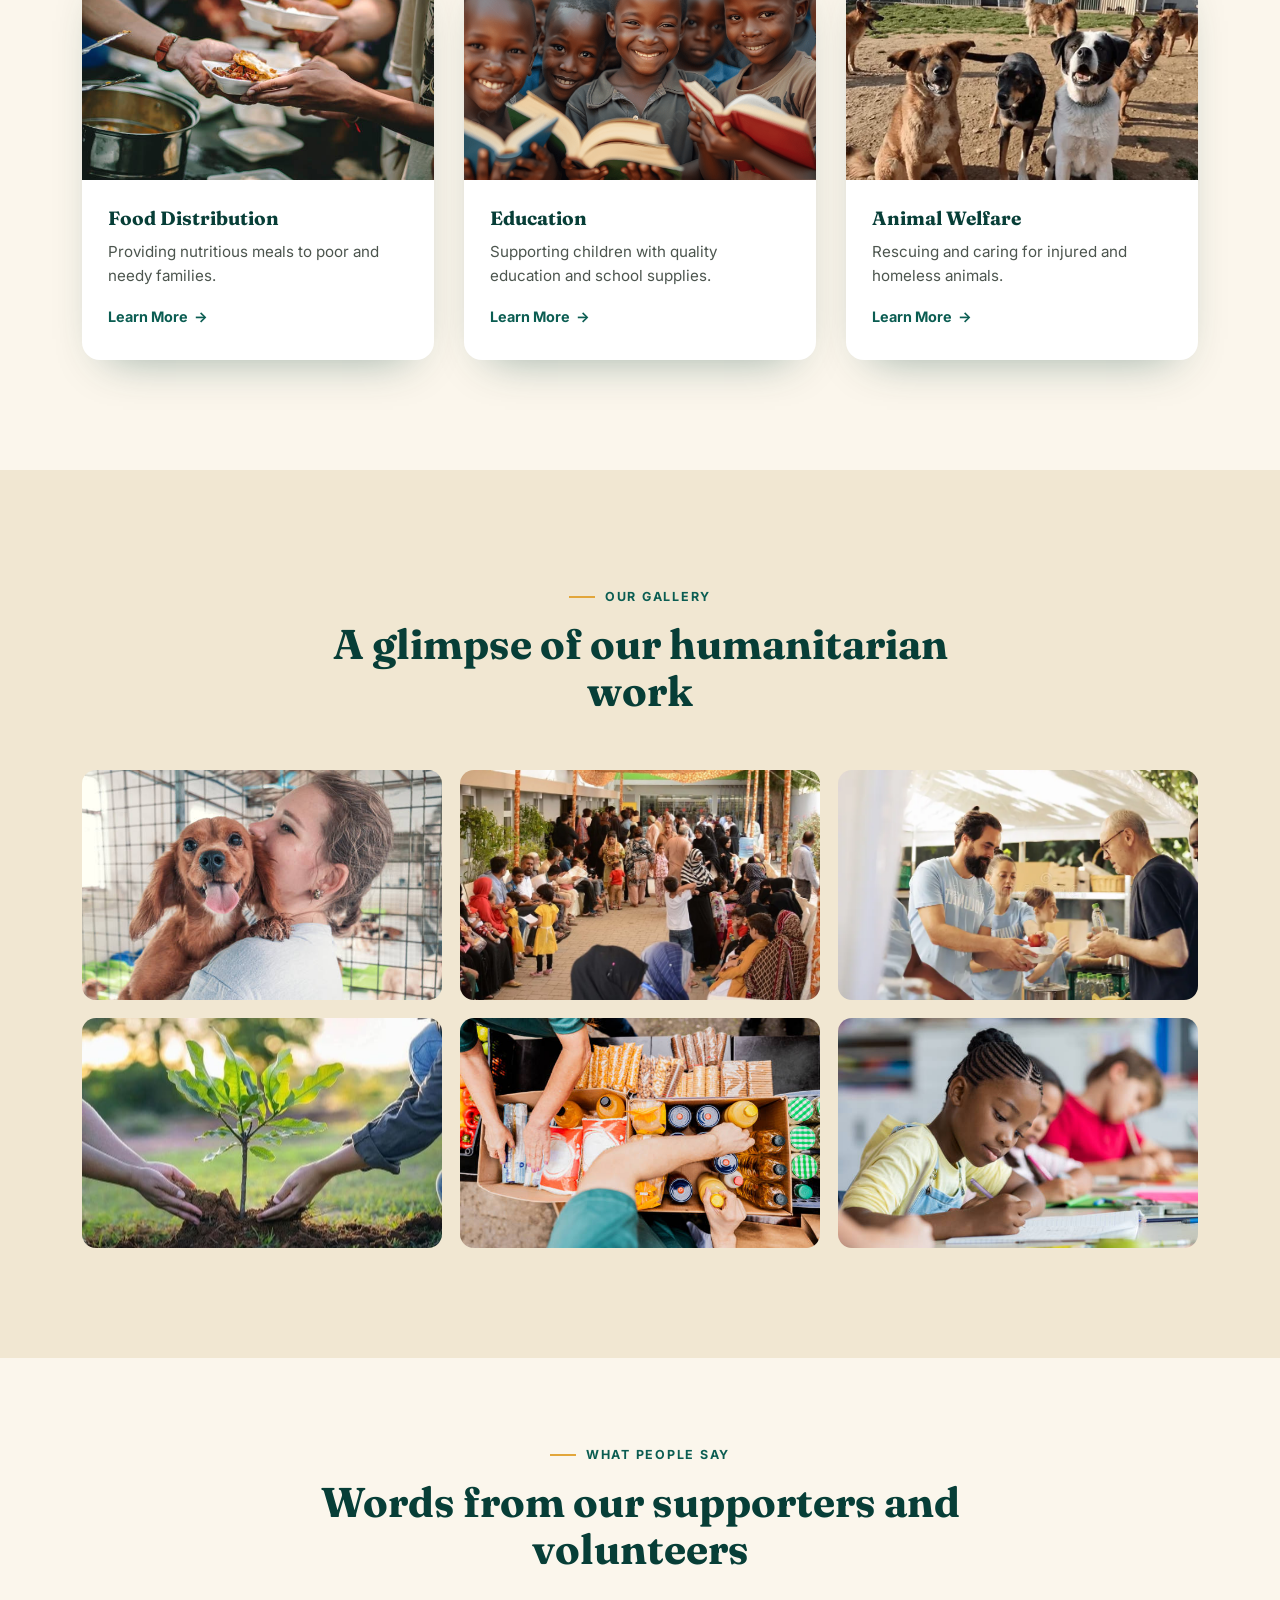
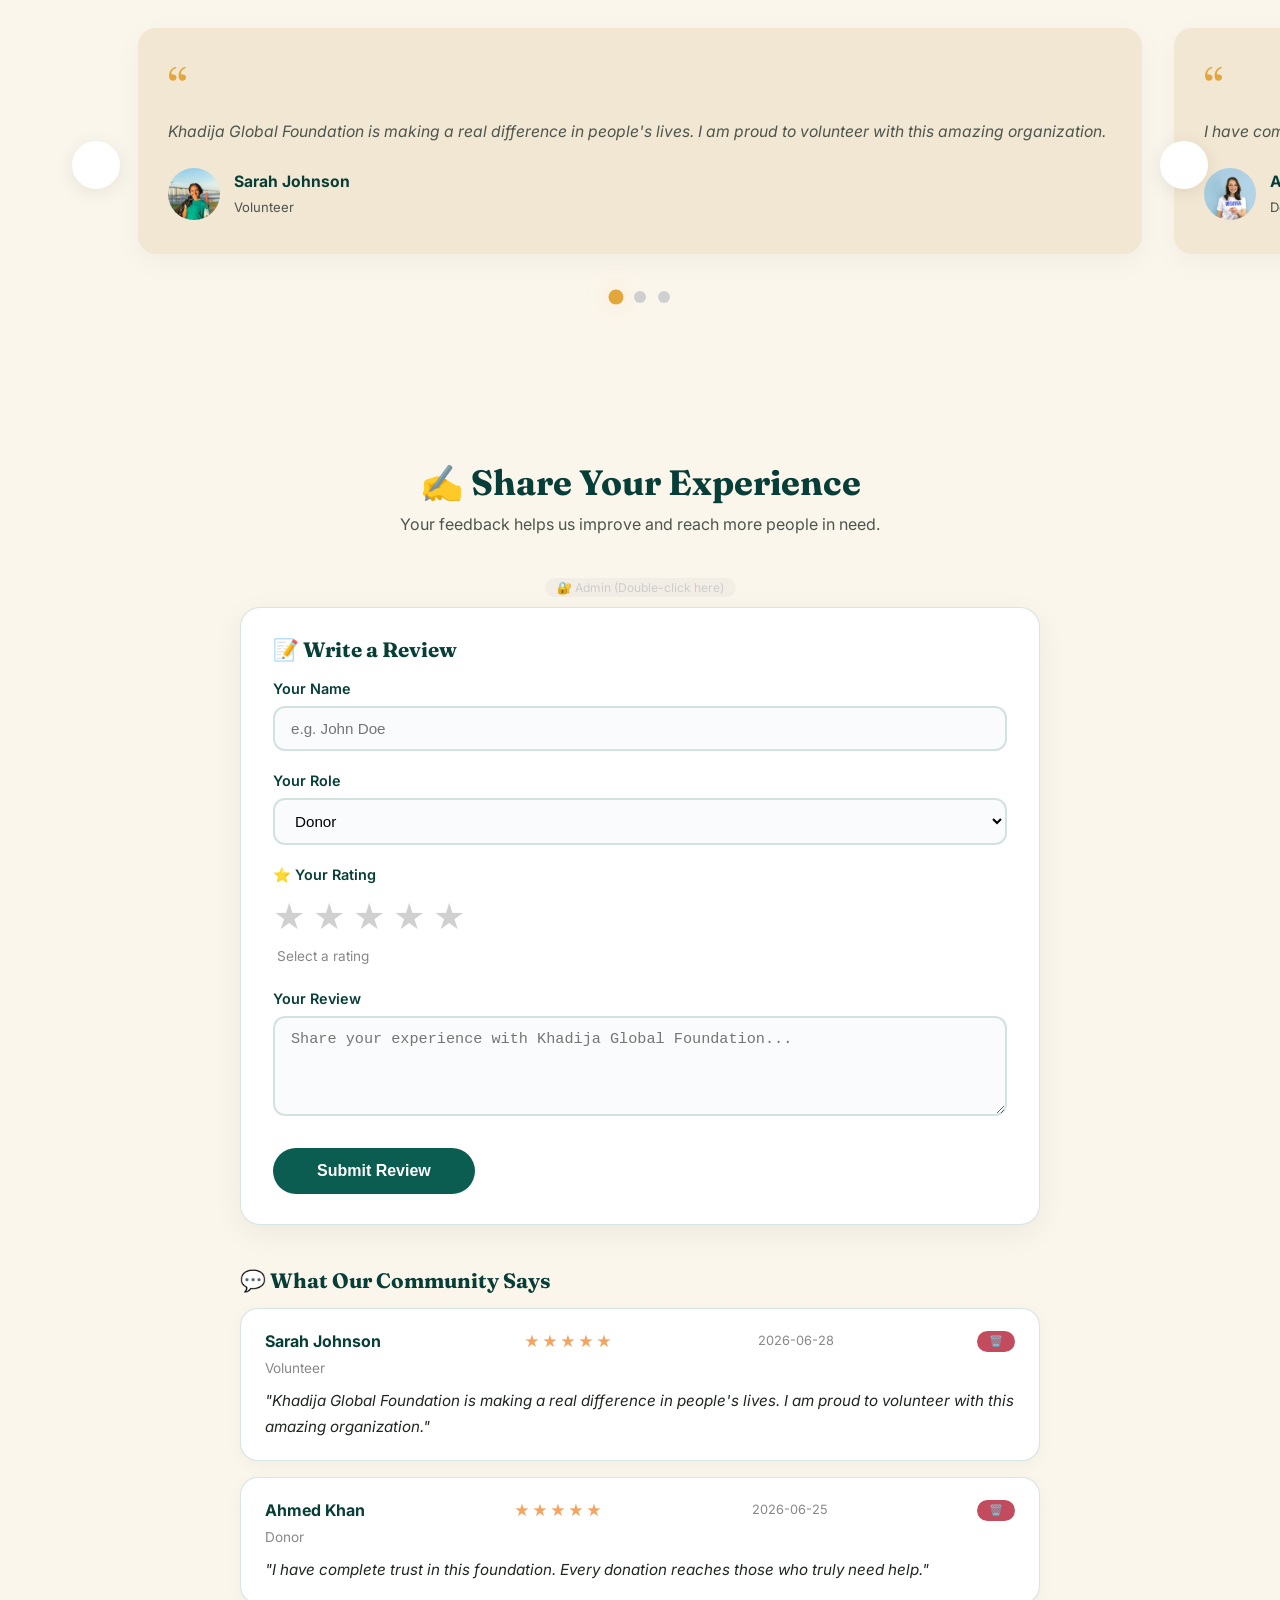
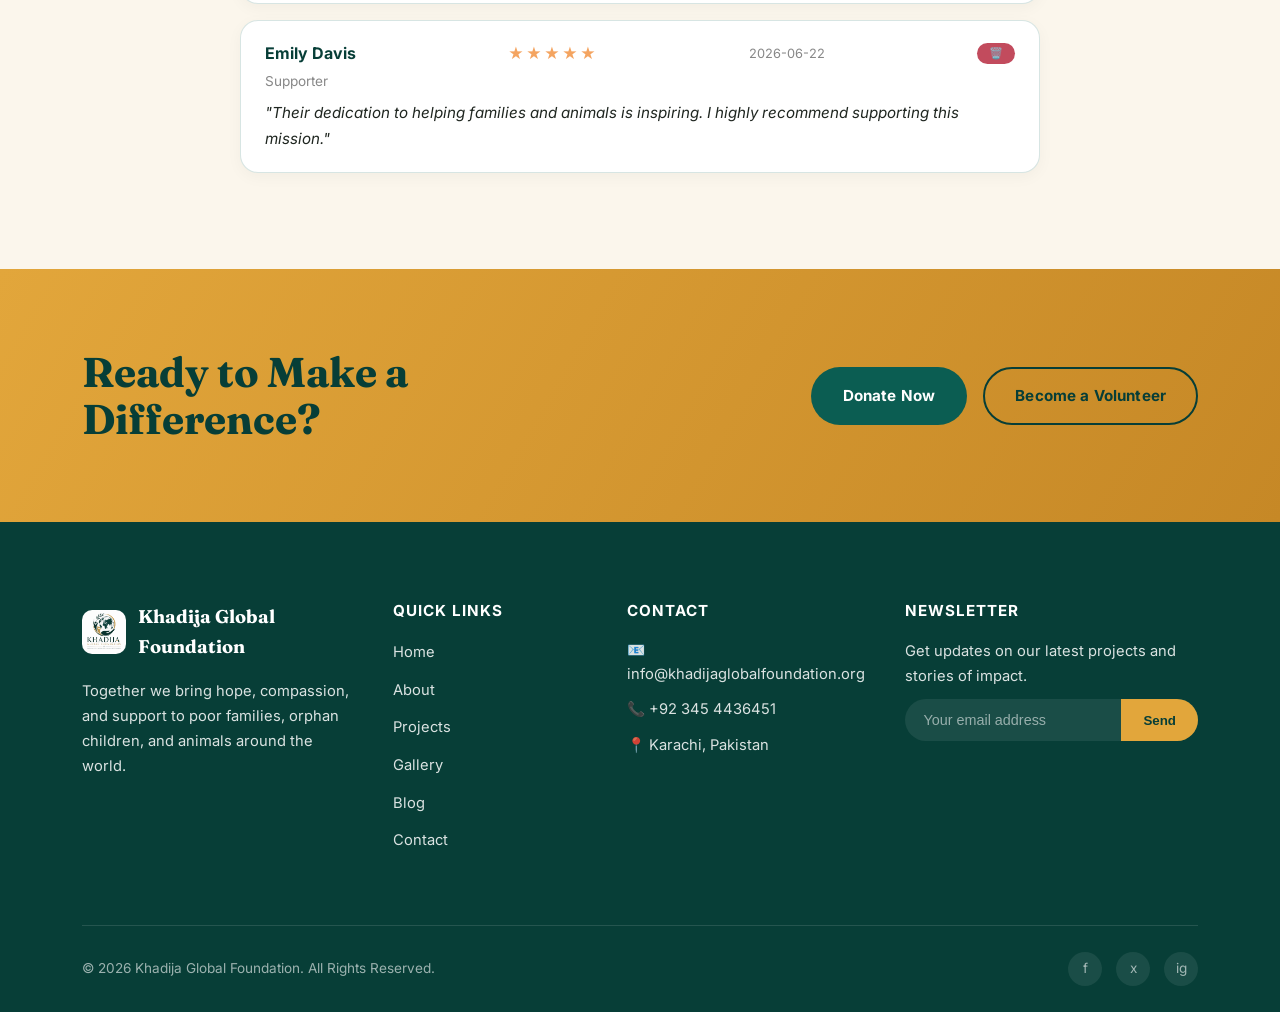
==== commit b953f04b: "Update print statement from 'Hello' to 'Goodbye'" ====
--- a/index.html
+++ b/index.html
@@ -278,7 +278,7 @@
     to { opacity: 1; transform: translateY(0); }
   }
 
-  /* ===================== REVIEW SECTION ===================== */
+  /* ===================== REVIEW SECTION (PUBLIC) ===================== */
   .review-section {
     padding: 80px 40px;
     background: var(--cream);
@@ -298,85 +298,16 @@
     margin-bottom: 40px;
   }
 
-  .auth-box {
-    background: #ffffff;
-    padding: 30px 32px;
-    border-radius: 20px;
-    box-shadow: 0 8px 30px rgba(0,0,0,0.06);
-    margin-bottom: 28px;
-    border: 1px solid var(--line);
-  }
-  .auth-box h3 {
-    font-size: 1.15rem;
-    color: var(--teal-dark);
-    margin-bottom: 4px;
-    font-weight: 700;
-  }
-  .auth-box p {
-    font-size: 0.9rem;
-    color: #888;
-    margin-bottom: 16px;
-  }
-  .auth-box .auth-input-group {
-    display: flex;
-    gap: 12px;
-    flex-wrap: wrap;
-  }
-  .auth-box .auth-input-group input {
-    flex: 1;
-    min-width: 200px;
-    padding: 12px 18px;
-    border: 2px solid var(--line);
-    border-radius: 50px;
-    font-size: 0.95rem;
-    outline: none;
-    transition: border-color 0.3s;
-    background: #fafbfc;
-  }
-  .auth-box .auth-input-group input:focus {
-    border-color: var(--gold);
-  }
-  .auth-box .auth-input-group .btn-small {
-    padding: 12px 32px;
-    border: none;
-    border-radius: 50px;
-    background: var(--gold);
-    color: var(--teal-dark);
-    font-weight: 700;
-    font-size: 0.95rem;
-    cursor: pointer;
-    transition: 0.3s;
-  }
-  .auth-box .auth-input-group .btn-small:hover {
-    background: var(--gold-dark);
-    transform: translateY(-2px);
-  }
-  .auth-status {
-    margin-top: 12px;
-    font-size: 0.9rem;
-    font-weight: 500;
-    padding: 8px 14px;
-    border-radius: 10px;
-  }
-  .auth-status.logged-in {
-    background: rgba(11,93,74,0.08);
-    color: var(--teal);
-  }
-  .auth-status.logged-out {
-    background: rgba(194,75,93,0.08);
-    color: var(--rose);
-  }
-
+  /* ---- Review Form (No Login Required) ---- */
   .review-form {
     background: #ffffff;
     padding: 30px 32px;
     border-radius: 20px;
     box-shadow: 0 8px 30px rgba(0,0,0,0.06);
     border: 1px solid var(--line);
-    display: none;
+    display: block;
     animation: fadeInForm 0.5s ease;
   }
-  .review-form.active { display: block; }
   @keyframes fadeInForm {
     from { opacity: 0; transform: translateY(20px); }
     to { opacity: 1; transform: translateY(0); }
@@ -511,12 +442,89 @@
     font-style: italic;
   }
 
+  /* ---- Delete Button ---- */
+  .delete-review-btn {
+    background: #C24B5D;
+    color: #fff;
+    border: none;
+    padding: 4px 12px;
+    border-radius: 20px;
+    font-size: 0.7rem;
+    cursor: pointer;
+    transition: 0.3s;
+    font-weight: 600;
+  }
+  .delete-review-btn:hover {
+    background: #a13a4a;
+    transform: scale(1.05);
+  }
+
+  /* ---- Admin Panel (Hidden by default) ---- */
+  .admin-toggle-btn {
+    background: transparent;
+    border: 1px dashed var(--line);
+    color: var(--ink-soft);
+    padding: 6px 16px;
+    border-radius: 30px;
+    font-size: 0.75rem;
+    cursor: pointer;
+    transition: 0.3s;
+    margin-bottom: 16px;
+  }
+  .admin-toggle-btn:hover {
+    border-color: var(--gold);
+    color: var(--teal);
+  }
+
+  .admin-panel {
+    background: #fff;
+    padding: 20px 24px;
+    border-radius: 18px;
+    border: 1px solid var(--line);
+    margin-bottom: 30px;
+    display: none;
+  }
+  .admin-panel.show {
+    display: block !important;
+  }
+  .admin-panel h4 {
+    font-family: 'Fraunces', serif;
+    font-size: 1.1rem;
+    color: var(--teal-dark);
+    margin-bottom: 10px;
+  }
+  .admin-panel .admin-actions {
+    display: flex;
+    gap: 12px;
+    flex-wrap: wrap;
+  }
+  .admin-panel .admin-actions button {
+    padding: 8px 18px;
+    border: none;
+    border-radius: 30px;
+    font-weight: 600;
+    cursor: pointer;
+    transition: 0.3s;
+    font-size: 0.85rem;
+  }
+  .admin-panel .admin-actions .btn-delete-all {
+    background: #C24B5D;
+    color: #fff;
+  }
+  .admin-panel .admin-actions .btn-delete-all:hover {
+    background: #a13a4a;
+  }
+  .admin-panel .admin-actions .btn-toggle-admin {
+    background: var(--gold);
+    color: var(--teal-dark);
+  }
+  .admin-panel .admin-actions .btn-toggle-admin:hover {
+    background: var(--gold-dark);
+  }
+
   @media (max-width: 600px) {
     .review-section { padding: 50px 20px; }
-    .auth-box { padding: 22px 18px; }
     .review-form { padding: 22px 18px; }
-    .auth-box .auth-input-group { flex-direction: column; }
-    .auth-box .auth-input-group input { min-width: 100%; }
     .review-form .star-rating { font-size: 1.6rem; }
     .review-item .review-header { flex-direction: column; align-items: flex-start; }
     .review-section h2 { font-size: 1.7rem; }
@@ -870,106 +878,7 @@
     </div>
     <div class="testi-slider-wrapper reveal">
       <div class="testi-slider-track" id="testiTrack">
-        <div class="testi-slide">
-          <div class="testi-card">
-            <div class="quote-mark">&ldquo;</div>
-            <p>Khadija Global Foundation is making a real difference in people's lives. I am proud to volunteer with this amazing organization.</p>
-            <div class="testi-person">
-              <img src="https://aka-yk.github.io/khadijaglobalfoundation/images/person1.jpg" alt="Sarah Johnson">
-              <div><strong>Sarah Johnson</strong><span>Volunteer</span></div>
-            </div>
-          </div>
-        </div>
-        <div class="testi-slide">
-          <div class="testi-card">
-            <div class="quote-mark">&ldquo;</div>
-            <p>I have complete trust in this foundation. Every donation reaches those who truly need help.</p>
-            <div class="testi-person">
-              <img src="https://aka-yk.github.io/khadijaglobalfoundation/images/person2.jpg" alt="Ahmed Khan">
-              <div><strong>Ahmed Khan</strong><span>Donor</span></div>
-            </div>
-          </div>
-        </div>
-        <div class="testi-slide">
-          <div class="testi-card">
-            <div class="quote-mark">&ldquo;</div>
-            <p>Their dedication to helping families and animals is inspiring. I highly recommend supporting this mission.</p>
-            <div class="testi-person">
-              <img src="https://aka-yk.github.io/khadijaglobalfoundation/images/person3.jpg" alt="Emily Davis">
-              <div><strong>Emily Davis</strong><span>Supporter</span></div>
-            </div>
-          </div>
-        </div>
-        <div class="testi-slide">
-          <div class="testi-card">
-            <div class="quote-mark">&ldquo;</div>
-            <p>I've seen the impact of their work firsthand. Khadija Global Foundation is truly changing lives in our community.</p>
-            <div class="testi-person">
-              <img src="https://randomuser.me/api/portraits/men/32.jpg" alt="James Okafor">
-              <div><strong>James Okafor</strong><span>Community Partner</span></div>
-            </div>
-          </div>
-        </div>
-        <div class="testi-slide">
-          <div class="testi-card">
-            <div class="quote-mark">&ldquo;</div>
-            <p>As a monthly donor, I appreciate their transparency. Every report shows exactly where the money goes.</p>
-            <div class="testi-person">
-              <img src="https://randomuser.me/api/portraits/women/63.jpg" alt="Maria Gonzalez">
-              <div><strong>Maria Gonzalez</strong><span>Monthly Donor</span></div>
-            </div>
-          </div>
-        </div>
-        <div class="testi-slide">
-          <div class="testi-card">
-            <div class="quote-mark">&ldquo;</div>
-            <p>The animal rescue program is incredible. They saved my dog and gave him a second chance at life.</p>
-            <div class="testi-person">
-              <img src="https://randomuser.me/api/portraits/women/44.jpg" alt="Lisa Park">
-              <div><strong>Lisa Park</strong><span>Pet Owner</span></div>
-            </div>
-          </div>
-        </div>
-        <div class="testi-slide">
-          <div class="testi-card">
-            <div class="quote-mark">&ldquo;</div>
-            <p>This foundation is a beacon of hope. They provide food, education, and medical care to those who need it most.</p>
-            <div class="testi-person">
-              <img src="https://randomuser.me/api/portraits/men/45.jpg" alt="David Chen">
-              <div><strong>David Chen</strong><span>Volunteer</span></div>
-            </div>
-          </div>
-        </div>
-        <div class="testi-slide">
-          <div class="testi-card">
-            <div class="quote-mark">&ldquo;</div>
-            <p>I've been supporting Khadija Global Foundation since 2023. Their commitment to the cause is unwavering.</p>
-            <div class="testi-person">
-              <img src="https://randomuser.me/api/portraits/women/68.jpg" alt="Amara Singh">
-              <div><strong>Amara Singh</strong><span>Regular Donor</span></div>
-            </div>
-          </div>
-        </div>
-        <div class="testi-slide">
-          <div class="testi-card">
-            <div class="quote-mark">&ldquo;</div>
-            <p>The education program is changing lives. My daughter now has access to quality education, thanks to this foundation.</p>
-            <div class="testi-person">
-              <img src="https://randomuser.me/api/portraits/women/33.jpg" alt="Nadia Khan">
-              <div><strong>Nadia Khan</strong><span>Parent</span></div>
-            </div>
-          </div>
-        </div>
-        <div class="testi-slide">
-          <div class="testi-card">
-            <div class="quote-mark">&ldquo;</div>
-            <p>Khadija Global Foundation's work is a testament to what compassion and dedication can achieve. Highly recommend.</p>
-            <div class="testi-person">
-              <img src="https://randomuser.me/api/portraits/men/91.jpg" alt="Robert Wilson">
-              <div><strong>Robert Wilson</strong><span>Supporter</span></div>
-            </div>
-          </div>
-        </div>
+        <!-- Slides populated by JavaScript from reviews -->
       </div>
       <button class="slider-btn prev-btn" onclick="prevSlide()"><i class="fas fa-chevron-left"></i></button>
       <button class="slider-btn next-btn" onclick="nextSlide()"><i class="fas fa-chevron-right"></i></button>
@@ -978,21 +887,28 @@
   </div>
 </section>
 
-<!-- ================= REVIEW SECTION (NEW) ================= -->
+<!-- ================= REVIEW SECTION (PUBLIC - No Login) ================= -->
 <section class="review-section" id="reviewSection">
   <div class="review-container">
     <h2>✍️ Share Your Experience</h2>
     <p class="sub-text">Your feedback helps us improve and reach more people in need.</p>
 
-    <!-- Auth Box -->
-    <div class="auth-box" id="authBox">
-      <h3>🔐 Login or Register</h3>
-      <p>Enter your email to login or create a new account.</p>
-      <div class="auth-input-group">
-        <input type="email" id="authEmail" placeholder="your@email.com">
-        <button class="btn-small" onclick="handleAuth()">Continue</button>
-      </div>
-      <div class="auth-status" id="authStatus"></div>
+    <!-- Admin Access: Double-click on the title -->
+    <div style="text-align:center; margin-bottom:10px; font-size:0.75rem; color:#ccc; user-select:none;" 
+         ondblclick="toggleAdminPanel()">
+      <span style="background:rgba(0,0,0,0.03); padding:2px 12px; border-radius:20px;">
+        🔐 Admin (Double-click here)
+      </span>
+    </div>
+
+    <!-- Admin Panel -->
+    <div class="admin-panel" id="adminPanel">
+      <h4>🛠️ Admin Controls</h4>
+      <div class="admin-actions">
+        <button class="btn-delete-all" onclick="deleteAllReviews()">🗑️ Delete All Reviews</button>
+        <button class="btn-toggle-admin" onclick="toggleAdminPanel()">Close Panel</button>
+      </div>
+      <p style="font-size:0.8rem; color:#888; margin-top:10px;">⚠️ This will permanently delete all reviews. This action cannot be undone.</p>
     </div>
 
     <!-- Review Form -->
@@ -1167,72 +1083,41 @@
     return false;
   }
 
-  // ===== TESTIMONIALS SLIDER =====
-  (function() {
-    const track = document.getElementById('testiTrack');
-    const slides = track.querySelectorAll('.testi-slide');
-    const totalSlides = slides.length;
-    let currentIndex = 0;
-    let autoSlideInterval;
-
-    const dotsContainer = document.getElementById('sliderDots');
-    dotsContainer.innerHTML = '';
-    for (let i = 0; i < totalSlides; i++) {
-      const dot = document.createElement('button');
-      dot.className = 'dot' + (i === 0 ? ' active' : '');
-      dot.setAttribute('data-index', i);
-      dot.addEventListener('click', function() {
-        goToSlide(parseInt(this.getAttribute('data-index')));
-      });
-      dotsContainer.appendChild(dot);
-    }
-    const dots = dotsContainer.querySelectorAll('.dot');
-
-    function goToSlide(index) {
-      if (index < 0) index = totalSlides - 1;
-      if (index >= totalSlides) index = 0;
-      currentIndex = index;
-      track.style.transform = 'translateX(-' + (currentIndex * 100) + '%)';
-      dots.forEach((d, i) => { d.classList.toggle('active', i === currentIndex); });
-    }
-
-    function nextSlide() { goToSlide(currentIndex + 1); }
-    function prevSlide() { goToSlide(currentIndex - 1); }
-
-    function startAutoSlide() {
-      if (autoSlideInterval) clearInterval(autoSlideInterval);
-      autoSlideInterval = setInterval(nextSlide, 1700);
-    }
-    function stopAutoSlide() { clearInterval(autoSlideInterval); }
-
-    const sliderWrapper = document.querySelector('.testi-slider-wrapper');
-    sliderWrapper.addEventListener('mouseenter', stopAutoSlide);
-    sliderWrapper.addEventListener('mouseleave', startAutoSlide);
-
-    let startX = 0, endX = 0;
-    sliderWrapper.addEventListener('touchstart', (e) => { startX = e.changedTouches[0].screenX; }, { passive: true });
-    sliderWrapper.addEventListener('touchend', (e) => {
-      endX = e.changedTouches[0].screenX;
-      const diff = startX - endX;
-      if (Math.abs(diff) > 40) { if (diff > 0) nextSlide(); else prevSlide(); }
-    }, { passive: true });
-
-    document.addEventListener('keydown', (e) => {
-      if (e.key === 'ArrowRight') nextSlide();
-      else if (e.key === 'ArrowLeft') prevSlide();
-    });
-
-    startAutoSlide();
-    window.goToSlide = goToSlide;
-    window.nextSlide = nextSlide;
-    window.prevSlide = prevSlide;
-  })();
-
-  // ===== REVIEW SYSTEM =====
+  // ============================================================
+  //  REVIEW SYSTEM — Google Sheets Backend (Public)
+  // ============================================================
+
+  // ===== CONFIGURATION =====
+  // YAHAN APNI GOOGLE SCRIPT URL DAALEIN
+  var GOOGLE_SCRIPT_URL = 'https://script.google.com/macros/s/YOUR_UNIQUE_ID/exec';
+
   var selectedRating = 0;
   var reviews = [];
-
+  var adminVisible = false;
+
+  // ===== LOAD REVIEWS FROM GOOGLE SHEETS =====
   function loadReviews() {
+    fetch(GOOGLE_SCRIPT_URL)
+        .then(response => response.json())
+        .then(data => {
+            if (data.error) {
+                console.log('Error loading reviews:', data.error);
+                loadLocalReviews();
+                return;
+            }
+            reviews = data;
+            displayReviews();
+            updateSliderReviews();
+            localStorage.setItem('kgf_reviews', JSON.stringify(reviews));
+        })
+        .catch(error => {
+            console.log('Error loading from Google Sheets, using local:', error);
+            loadLocalReviews();
+        });
+  }
+
+  // ===== FALLBACK: LOCAL STORAGE =====
+  function loadLocalReviews() {
     var saved = localStorage.getItem('kgf_reviews');
     if (saved) {
       reviews = JSON.parse(saved);
@@ -1251,8 +1136,10 @@
       localStorage.setItem('kgf_reviews', JSON.stringify(reviews));
     }
     displayReviews();
-  }
-
+    updateSliderReviews();
+  }
+
+  // ===== DISPLAY REVIEWS =====
   function displayReviews() {
     var container = document.getElementById('reviewsContainer');
     if (!container) return;
@@ -1265,11 +1152,12 @@
       var r = reviews[i];
       var stars = '';
       for (var s = 0; s < 5; s++) { stars += (s < r.rating) ? '★' : '☆'; }
-      html += '<div class="review-item">' +
+      html += '<div class="review-item" data-index="' + i + '">' +
         '<div class="review-header">' +
           '<span class="reviewer-name">' + r.name + '</span>' +
           '<span class="review-stars">' + stars + '</span>' +
           '<span class="review-date">' + r.date + '</span>' +
+          '<button class="delete-review-btn" onclick="deleteReview(' + i + ')" title="Delete this review">🗑️</button>' +
         '</div>' +
         '<div class="review-role">' + r.role + '</div>' +
         '<div class="review-text">"' + r.text + '"</div>' +
@@ -1278,6 +1166,53 @@
     container.innerHTML = html;
   }
 
+  // ===== UPDATE TESTIMONIALS SLIDER =====
+  function updateSliderReviews() {
+    var track = document.getElementById('testiTrack');
+    if (!track) return;
+    
+    var sliderReviews = reviews.slice(0, 10);
+    var slidesHtml = '';
+    
+    sliderReviews.forEach(function(r) {
+      var stars = '';
+      for (var s = 0; s < 5; s++) { stars += (s < r.rating) ? '★' : '☆'; }
+      slidesHtml += '<div class="testi-slide">' +
+        '<div class="testi-card">' +
+          '<div class="quote-mark">&ldquo;</div>' +
+          '<p>' + r.text + '</p>' +
+          '<div class="testi-person">' +
+            '<img src="https://aka-yk.github.io/khadijaglobalfoundation/images/person' + (Math.floor(Math.random() * 3) + 1) + '.jpg" alt="' + r.name + '">' +
+            '<div><strong>' + r.name + '</strong><span>' + r.role + '</span></div>' +
+          '</div>' +
+        '</div>' +
+      '</div>';
+    });
+    
+    track.innerHTML = slidesHtml;
+    
+    // Reinitialize slider dots
+    var dotsContainer = document.getElementById('sliderDots');
+    if (dotsContainer) {
+      dotsContainer.innerHTML = '';
+      var newSlides = track.querySelectorAll('.testi-slide');
+      for (var i = 0; i < newSlides.length; i++) {
+        var dot = document.createElement('button');
+        dot.className = 'dot' + (i === 0 ? ' active' : '');
+        dot.setAttribute('data-index', i);
+        dot.addEventListener('click', function(idx) {
+          return function() { goToSlide(idx); };
+        }(i));
+        dotsContainer.appendChild(dot);
+      }
+    }
+    
+    if (typeof goToSlide === 'function') {
+      goToSlide(0);
+    }
+  }
+
+  // ===== SET RATING =====
   function setRating(value) {
     selectedRating = value;
     var stars = document.querySelectorAll('.star-rating .star');
@@ -1287,50 +1222,153 @@
     document.getElementById('ratingText').textContent = value + ' star' + (value > 1 ? 's' : '');
   }
 
-  function handleAuth() {
-    var email = document.getElementById('authEmail').value.trim();
-    var statusDiv = document.getElementById('authStatus');
-    if (!email || !email.includes('@') || !email.includes('.')) {
-      statusDiv.className = 'auth-status logged-out';
-      statusDiv.textContent = '⚠️ Please enter a valid email address.';
-      return;
-    }
-    statusDiv.className = 'auth-status logged-in';
-    statusDiv.textContent = '✅ Logged in as ' + email;
-    document.getElementById('authBox').style.display = 'none';
-    document.getElementById('reviewForm').classList.add('active');
-    var name = email.split('@')[0];
-    document.getElementById('reviewName').value = name.charAt(0).toUpperCase() + name.slice(1);
-  }
-
+  // ===== SUBMIT REVIEW =====
   function submitReview() {
     var name = document.getElementById('reviewName').value.trim();
     var role = document.getElementById('reviewRole').value;
     var text = document.getElementById('reviewText').value.trim();
     var btn = document.querySelector('.submit-btn');
+    
     if (!name) { alert('Please enter your name.'); return; }
     if (selectedRating === 0) { alert('Please select a rating.'); return; }
     if (!text || text.length < 10) { alert('Please write at least 10 characters for your review.'); return; }
+    
     var today = new Date();
     var dateStr = today.getFullYear() + '-' + String(today.getMonth()+1).padStart(2,'0') + '-' + String(today.getDate()).padStart(2,'0');
-    reviews.unshift({ name: name, role: role, rating: selectedRating, text: text, date: dateStr });
-    localStorage.setItem('kgf_reviews', JSON.stringify(reviews));
-    displayReviews();
-    document.getElementById('reviewText').value = '';
-    selectedRating = 0;
-    document.querySelectorAll('.star-rating .star').forEach(function(s) { s.classList.remove('active'); });
-    document.getElementById('ratingText').textContent = 'Select a rating';
-    btn.disabled = true;
-    btn.textContent = '✅ Submitted!';
-    setTimeout(function() { btn.disabled = false; btn.textContent = 'Submit Review'; }, 2000);
-  }
-
+    
+    var newReview = { name: name, role: role, rating: selectedRating, text: text, date: dateStr };
+    
+    // ---- Save to Google Sheets ----
+    fetch(GOOGLE_SCRIPT_URL, {
+        method: 'POST',
+        headers: { 'Content-Type': 'application/json' },
+        body: JSON.stringify(newReview)
+    })
+    .then(response => response.json())
+    .then(data => {
+        if (data.success) {
+            reviews.unshift(newReview);
+            localStorage.setItem('kgf_reviews', JSON.stringify(reviews));
+            displayReviews();
+            updateSliderReviews();
+            
+            document.getElementById('reviewText').value = '';
+            document.getElementById('reviewName').value = '';
+            selectedRating = 0;
+            document.querySelectorAll('.star-rating .star').forEach(function(s) { s.classList.remove('active'); });
+            document.getElementById('ratingText').textContent = 'Select a rating';
+            
+            btn.disabled = true;
+            btn.textContent = '✅ Submitted!';
+            setTimeout(function() { btn.disabled = false; btn.textContent = 'Submit Review'; }, 2000);
+        } else {
+            alert('⚠️ Error saving review. Please try again.');
+        }
+    })
+    .catch(function(error) {
+        // Fallback: Save to localStorage only
+        reviews.unshift(newReview);
+        localStorage.setItem('kgf_reviews', JSON.stringify(reviews));
+        displayReviews();
+        updateSliderReviews();
+        alert('⚠️ Review saved locally. Google Sheets not connected.');
+    });
+  }
+
+  // ===== DELETE REVIEW =====
+  function deleteReview(index) {
+    if (confirm('Are you sure you want to delete this review?')) {
+      reviews.splice(index, 1);
+      localStorage.setItem('kgf_reviews', JSON.stringify(reviews));
+      displayReviews();
+      updateSliderReviews();
+      alert('✅ Review deleted!');
+    }
+  }
+
+  // ===== DELETE ALL REVIEWS =====
+  function deleteAllReviews() {
+    if (confirm('⚠️ Are you sure you want to delete ALL reviews? This cannot be undone!')) {
+      reviews = [];
+      localStorage.setItem('kgf_reviews', JSON.stringify(reviews));
+      displayReviews();
+      updateSliderReviews();
+      alert('✅ All reviews deleted!');
+    }
+  }
+
+  // ===== ADMIN PANEL TOGGLE =====
+  function toggleAdminPanel() {
+    var panel = document.getElementById('adminPanel');
+    adminVisible = !adminVisible;
+    panel.classList.toggle('show');
+  }
+
+  // ===== INIT =====
   document.addEventListener('DOMContentLoaded', function() {
     loadReviews();
-    document.getElementById('authEmail').addEventListener('keydown', function(e) {
-      if (e.key === 'Enter') handleAuth();
+  });
+
+  // ===== TESTIMONIALS SLIDER =====
+  (function() {
+    const track = document.getElementById('testiTrack');
+    const slides = track.querySelectorAll('.testi-slide');
+    const totalSlides = slides.length;
+    let currentIndex = 0;
+    let autoSlideInterval;
+
+    const dotsContainer = document.getElementById('sliderDots');
+    dotsContainer.innerHTML = '';
+    for (let i = 0; i < totalSlides; i++) {
+      const dot = document.createElement('button');
+      dot.className = 'dot' + (i === 0 ? ' active' : '');
+      dot.setAttribute('data-index', i);
+      dot.addEventListener('click', function() {
+        goToSlide(parseInt(this.getAttribute('data-index')));
+      });
+      dotsContainer.appendChild(dot);
+    }
+    const dots = dotsContainer.querySelectorAll('.dot');
+
+    function goToSlide(index) {
+      if (index < 0) index = totalSlides - 1;
+      if (index >= totalSlides) index = 0;
+      currentIndex = index;
+      track.style.transform = 'translateX(-' + (currentIndex * 100) + '%)';
+      dots.forEach((d, i) => { d.classList.toggle('active', i === currentIndex); });
+    }
+
+    function nextSlide() { goToSlide(currentIndex + 1); }
+    function prevSlide() { goToSlide(currentIndex - 1); }
+
+    function startAutoSlide() {
+      if (autoSlideInterval) clearInterval(autoSlideInterval);
+      autoSlideInterval = setInterval(nextSlide, 1700);
+    }
+    function stopAutoSlide() { clearInterval(autoSlideInterval); }
+
+    const sliderWrapper = document.querySelector('.testi-slider-wrapper');
+    sliderWrapper.addEventListener('mouseenter', stopAutoSlide);
+    sliderWrapper.addEventListener('mouseleave', startAutoSlide);
+
+    let startX = 0, endX = 0;
+    sliderWrapper.addEventListener('touchstart', (e) => { startX = e.changedTouches[0].screenX; }, { passive: true });
+    sliderWrapper.addEventListener('touchend', (e) => {
+      endX = e.changedTouches[0].screenX;
+      const diff = startX - endX;
+      if (Math.abs(diff) > 40) { if (diff > 0) nextSlide(); else prevSlide(); }
+    }, { passive: true });
+
+    document.addEventListener('keydown', (e) => {
+      if (e.key === 'ArrowRight') nextSlide();
+      else if (e.key === 'ArrowLeft') prevSlide();
     });
-  });
+
+    startAutoSlide();
+    window.goToSlide = goToSlide;
+    window.nextSlide = nextSlide;
+    window.prevSlide = prevSlide;
+  })();
 </script>
 </body>
 </html>
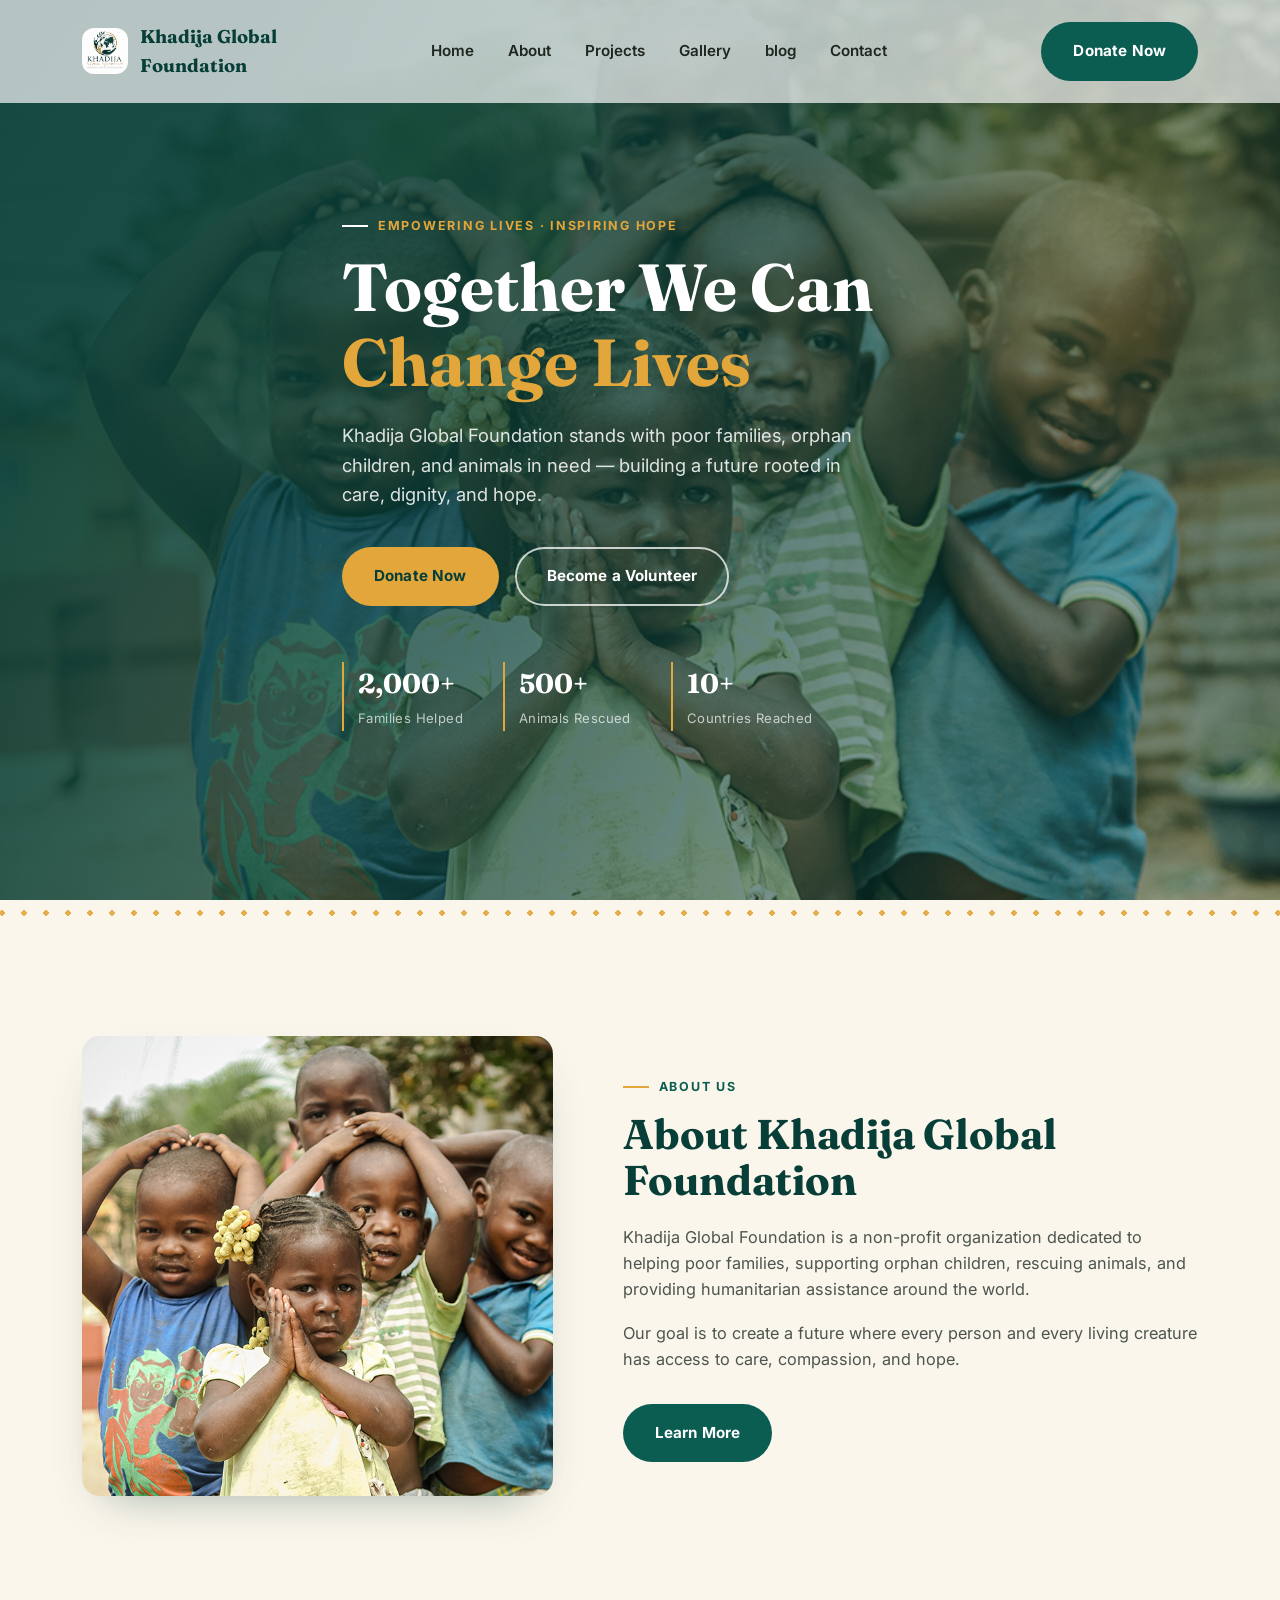
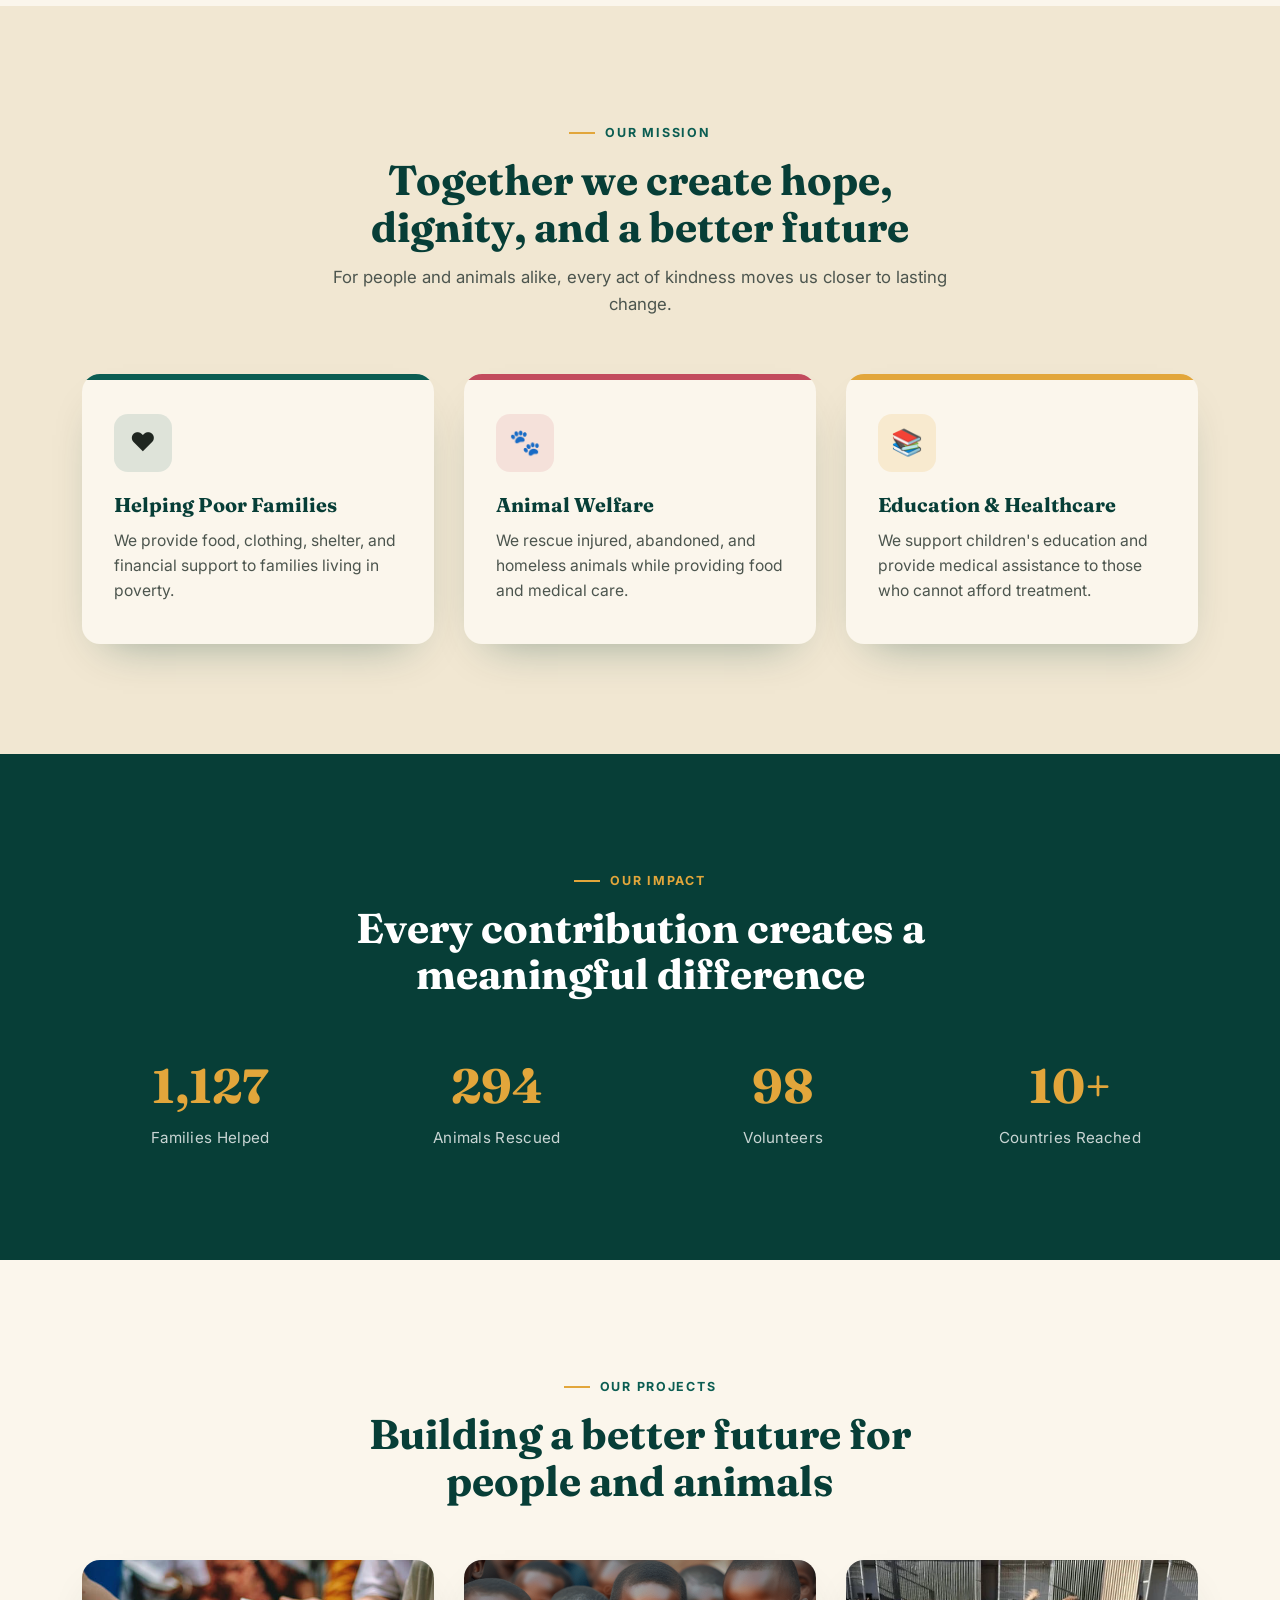
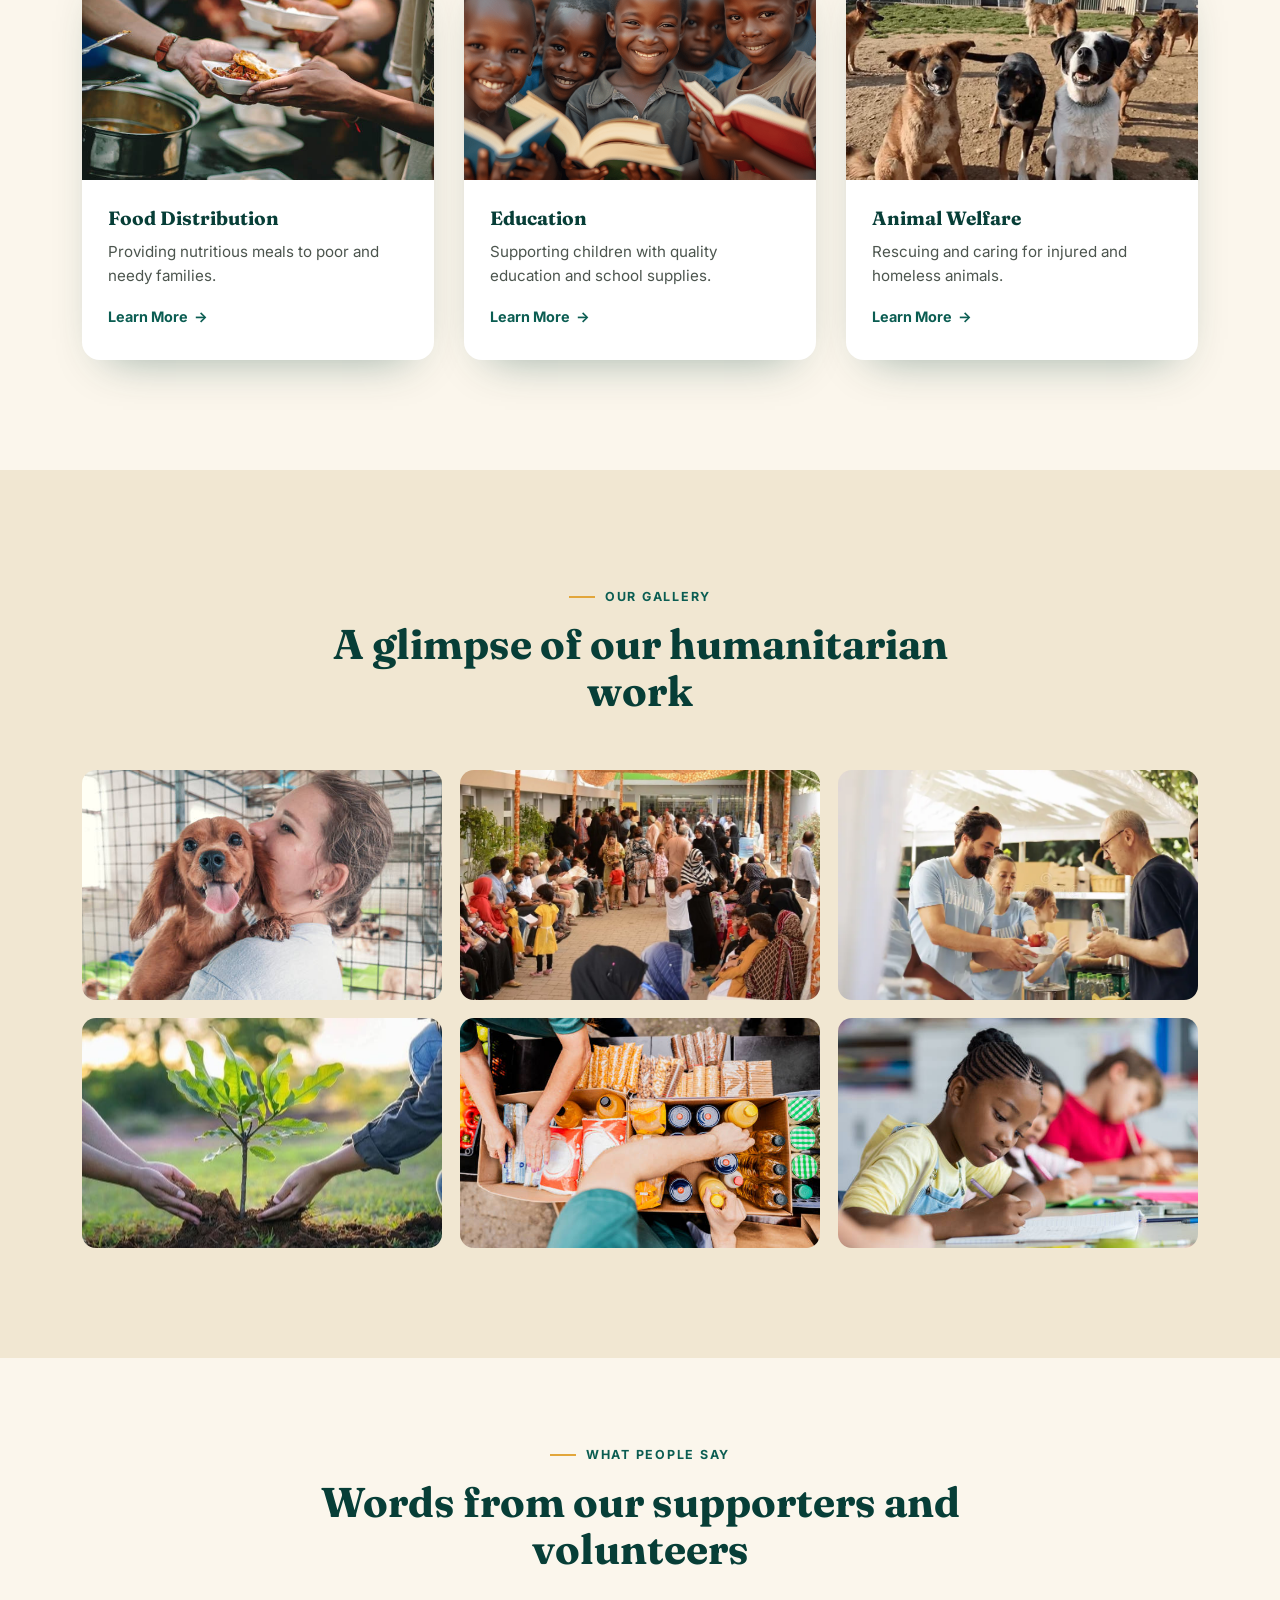
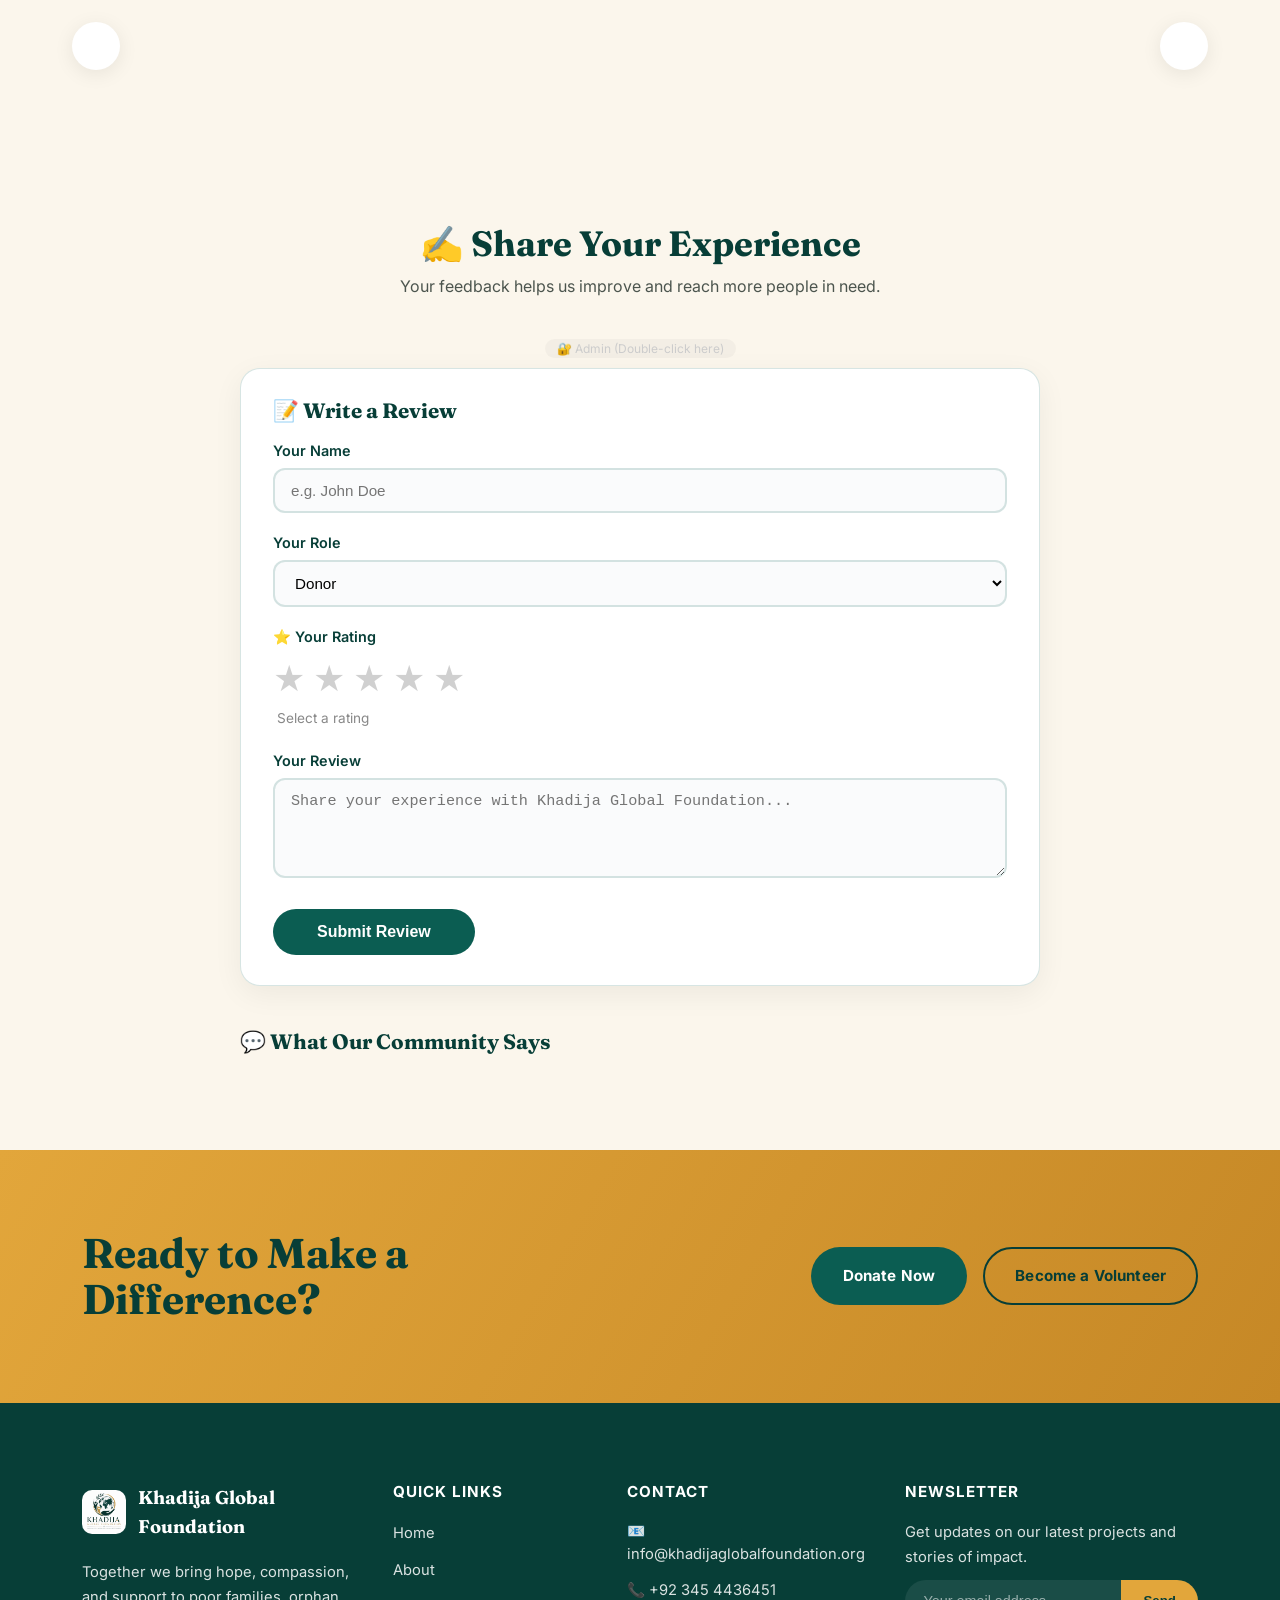
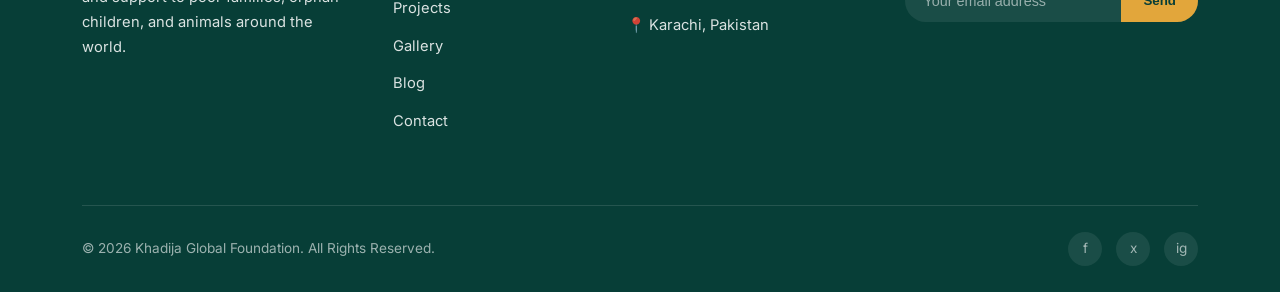
==== commit 98f129eb: "Update print statement from 'Hello' to 'Goodbye'" ====
--- a/index.html
+++ b/index.html
@@ -1089,7 +1089,7 @@
 
   // ===== CONFIGURATION =====
   // YAHAN APNI GOOGLE SCRIPT URL DAALEIN
-  var GOOGLE_SCRIPT_URL = 'https://script.google.com/macros/s/YOUR_UNIQUE_ID/exec';
+  https://script.google.com/macros/s/AKfycbyMOuq2f5lRfIzVZ1UE-1q0jYYyGBh4sTIcDfrlXe1uHk7ZGRgpx6VGUODWDi3-TgXf/exec
 
   var selectedRating = 0;
   var reviews = [];
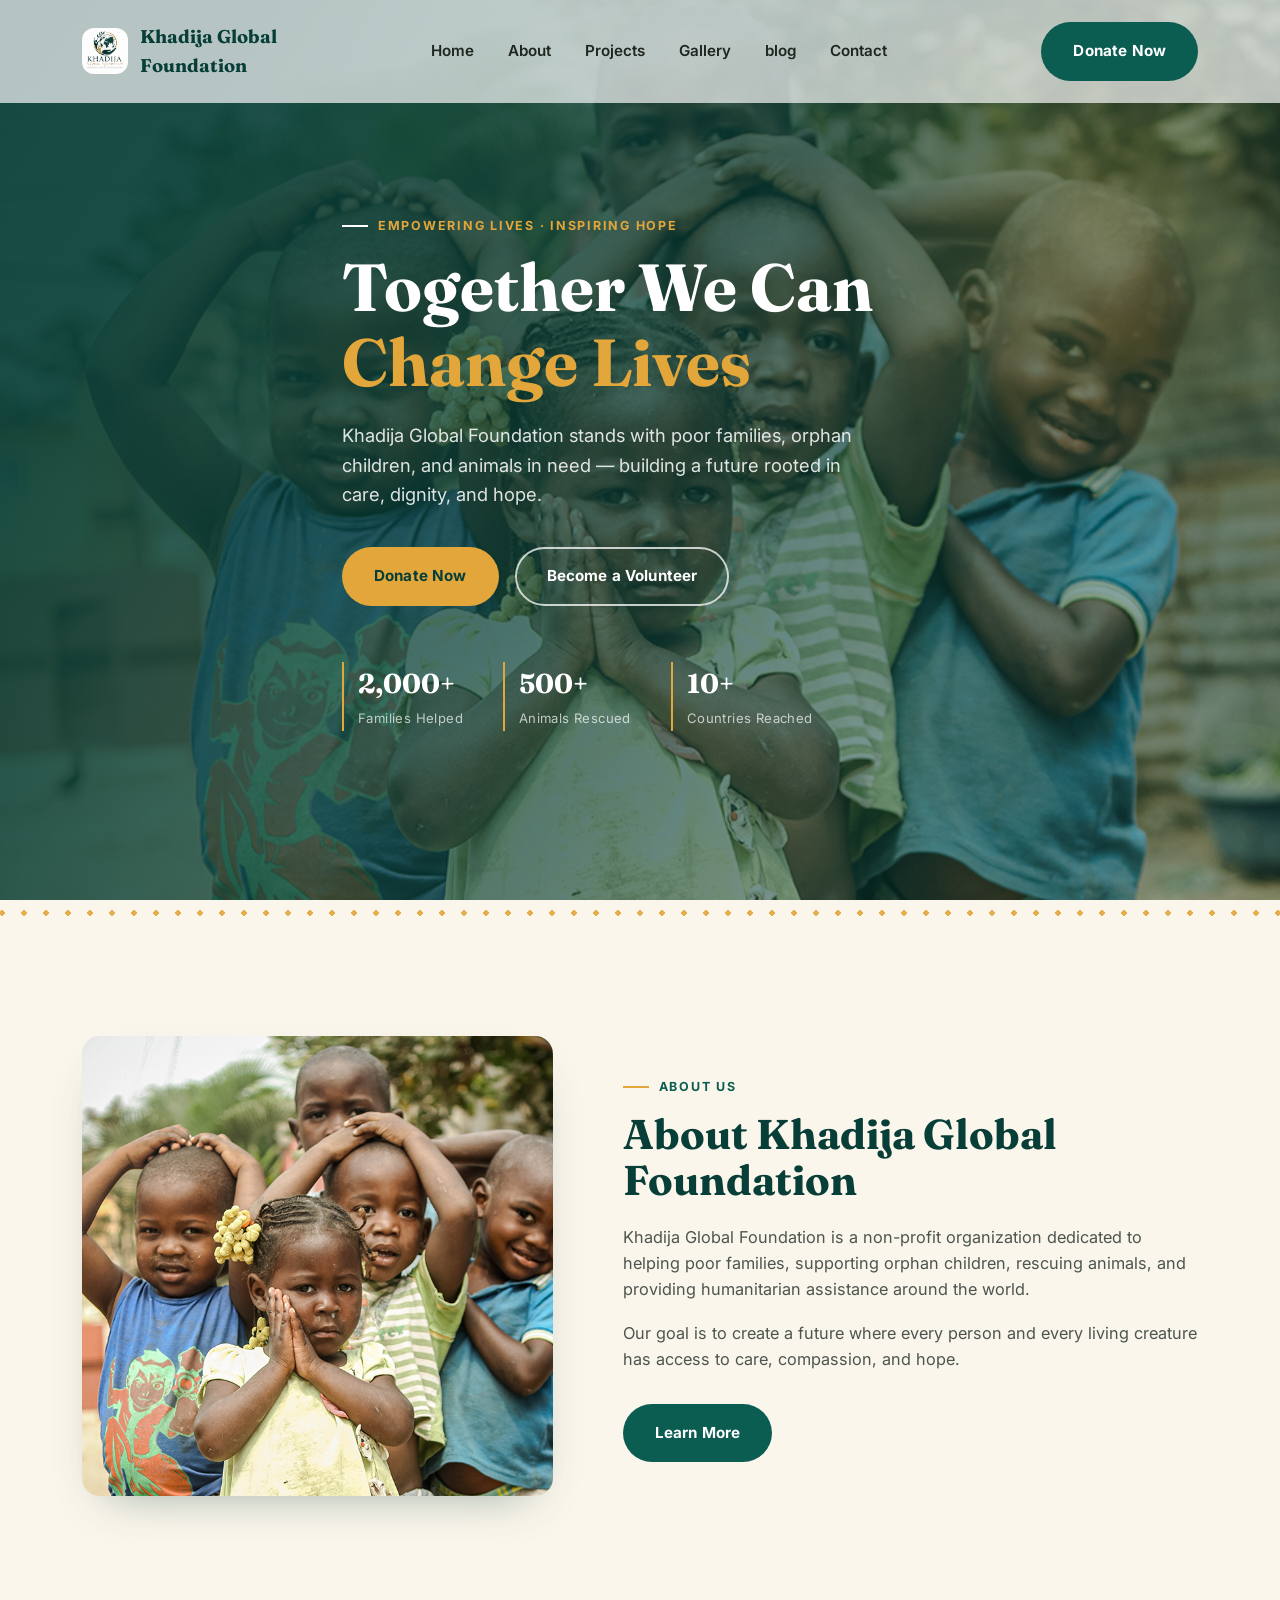
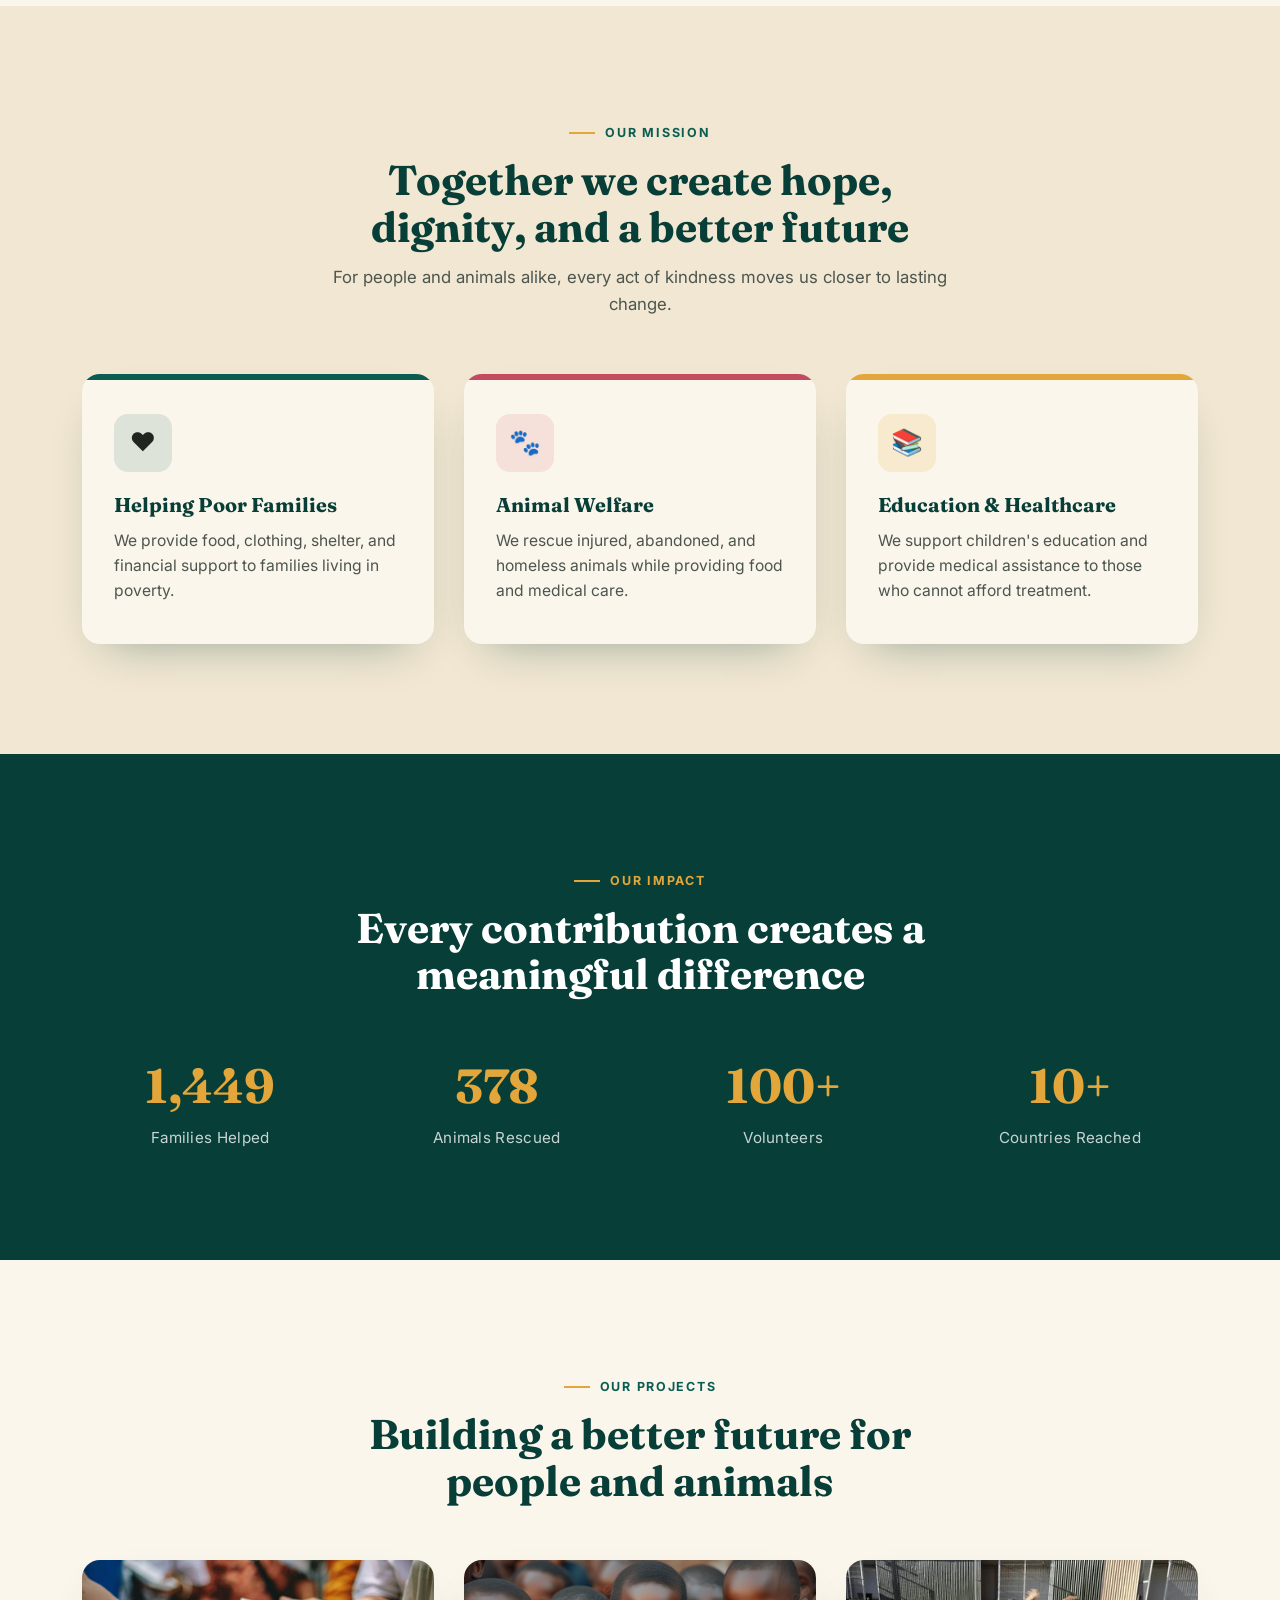
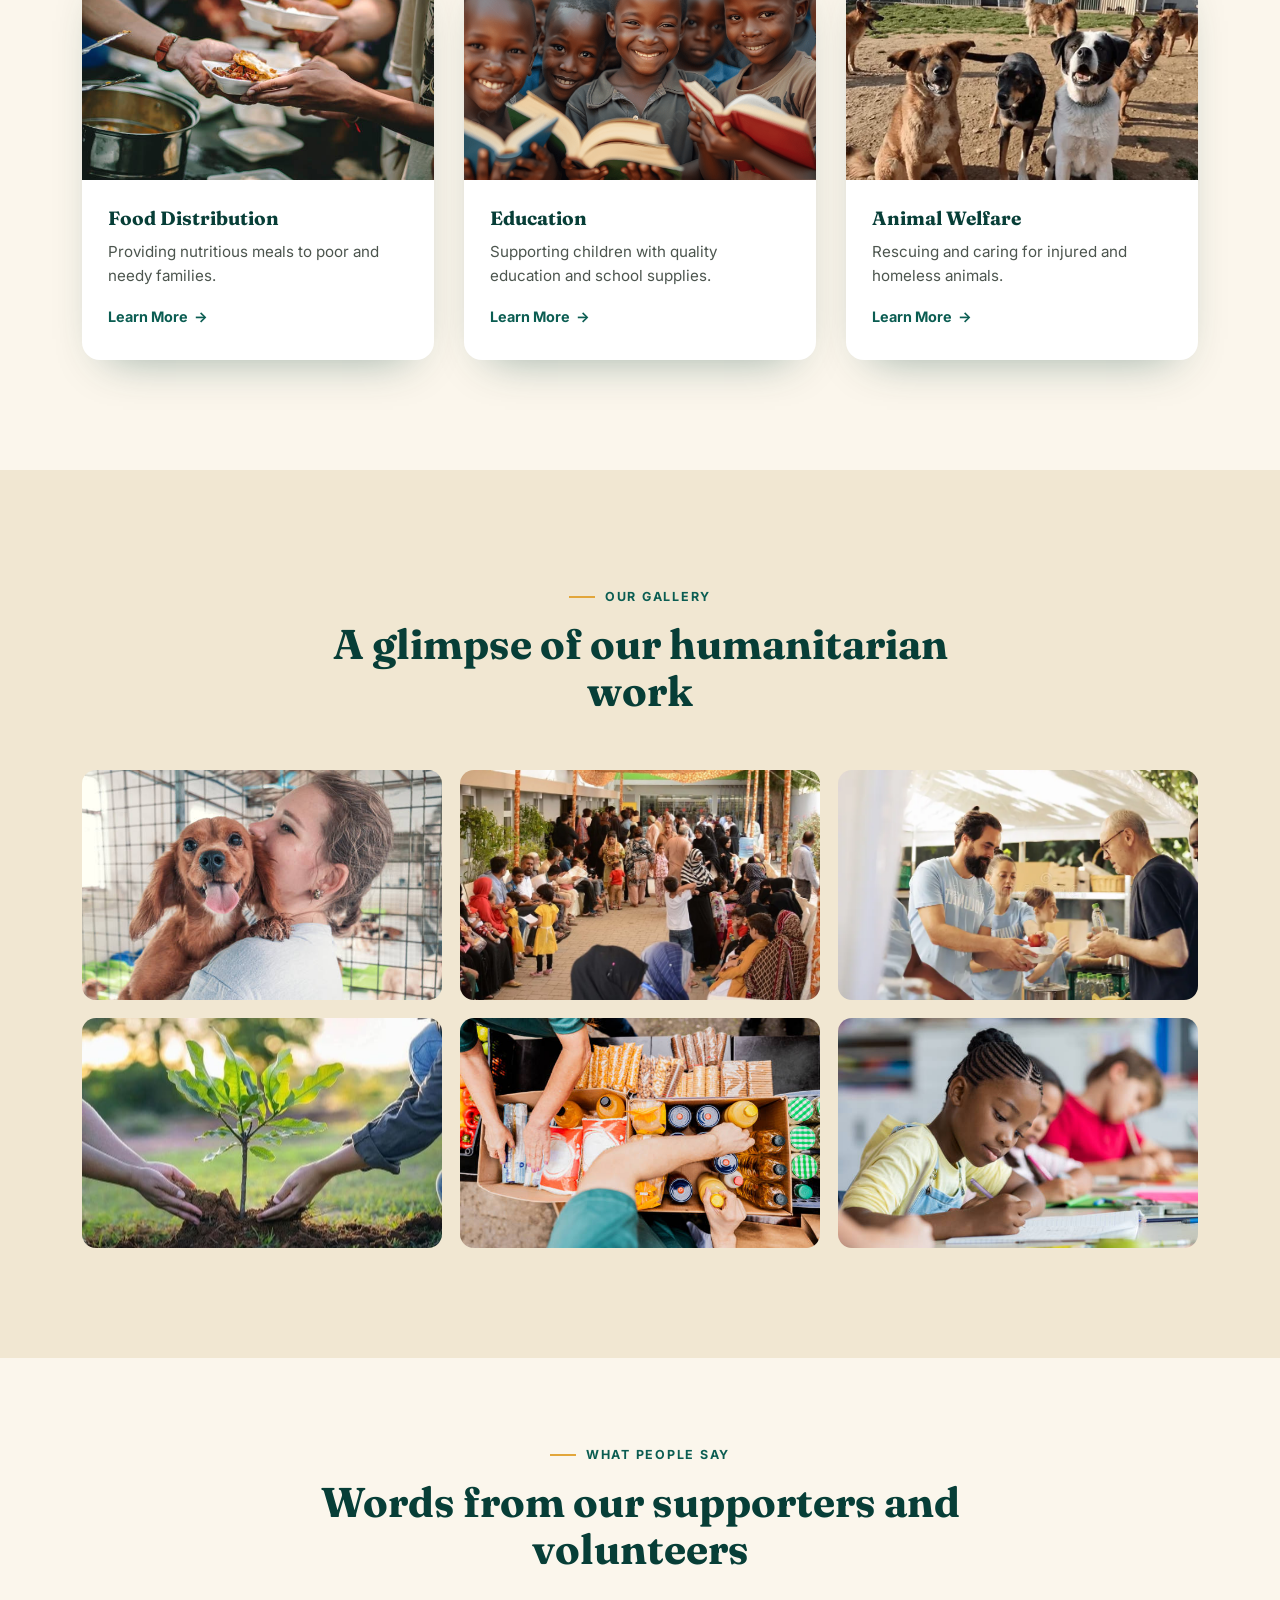
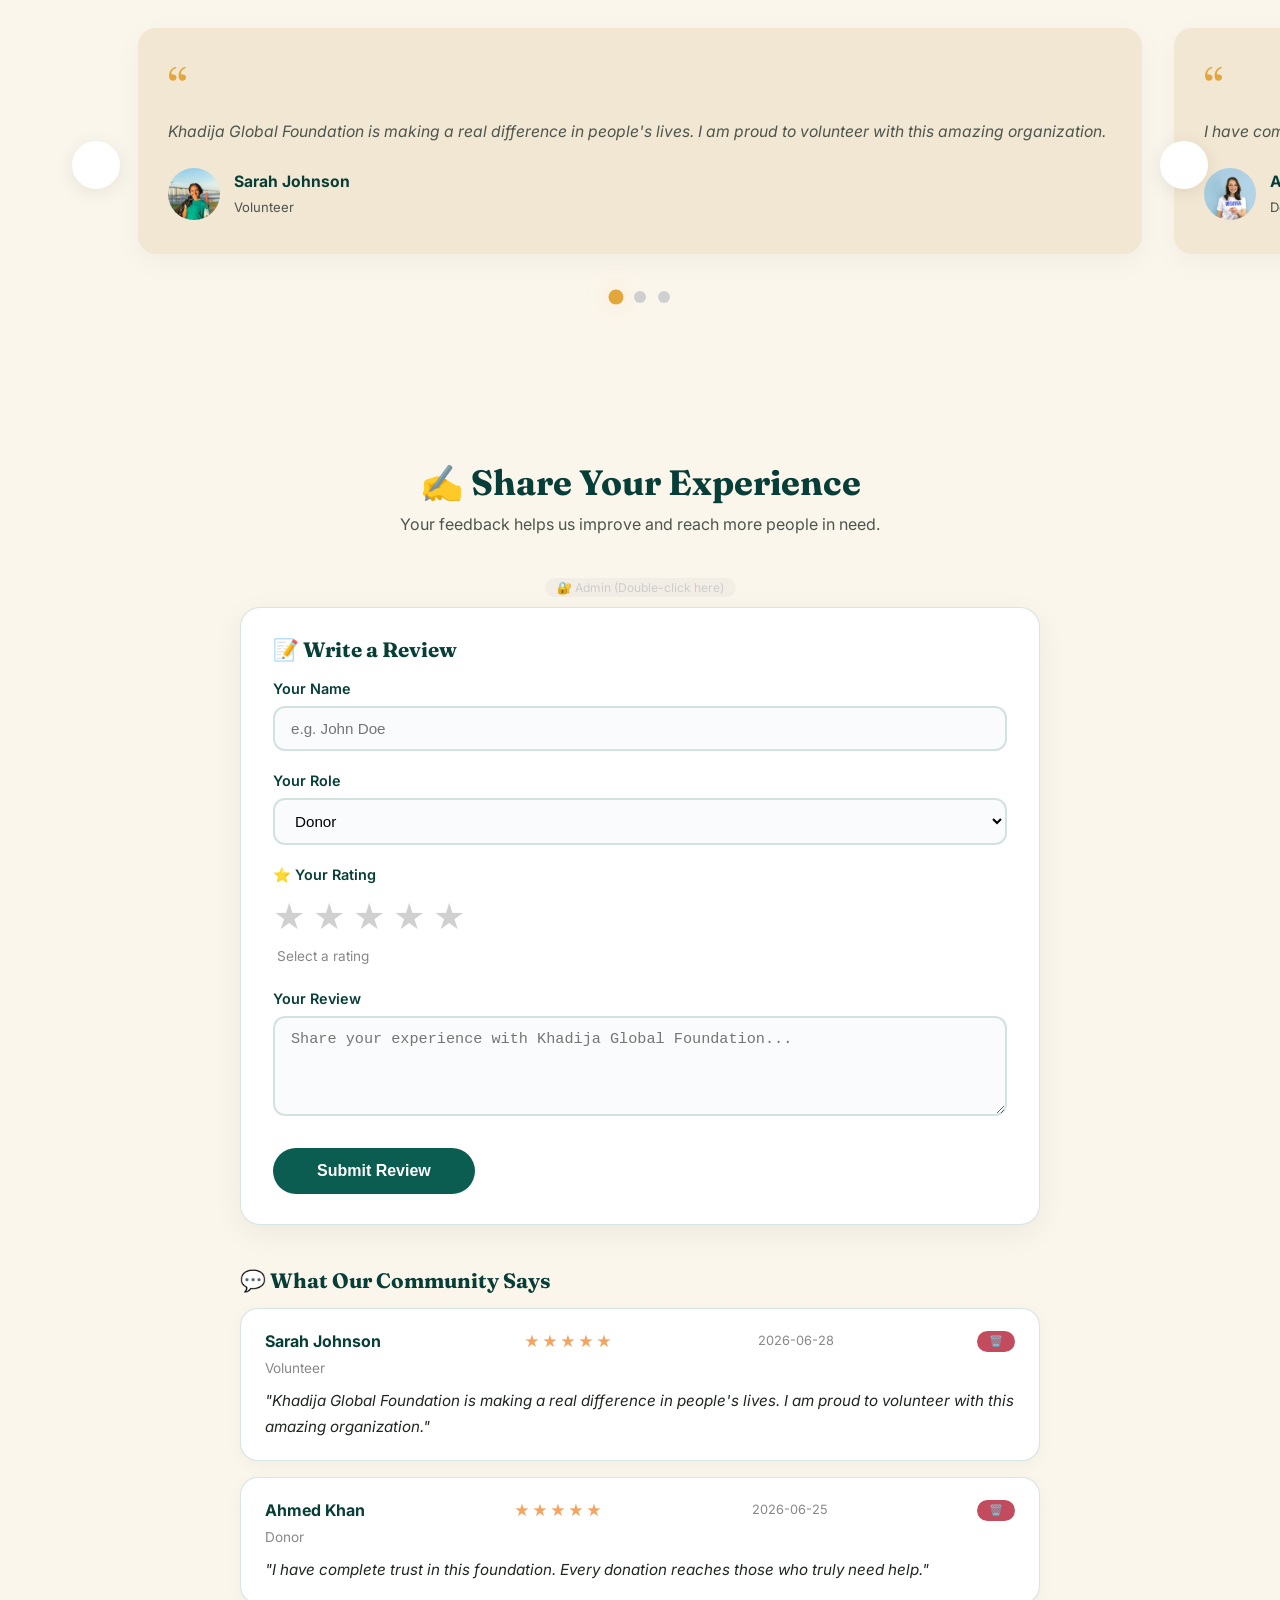
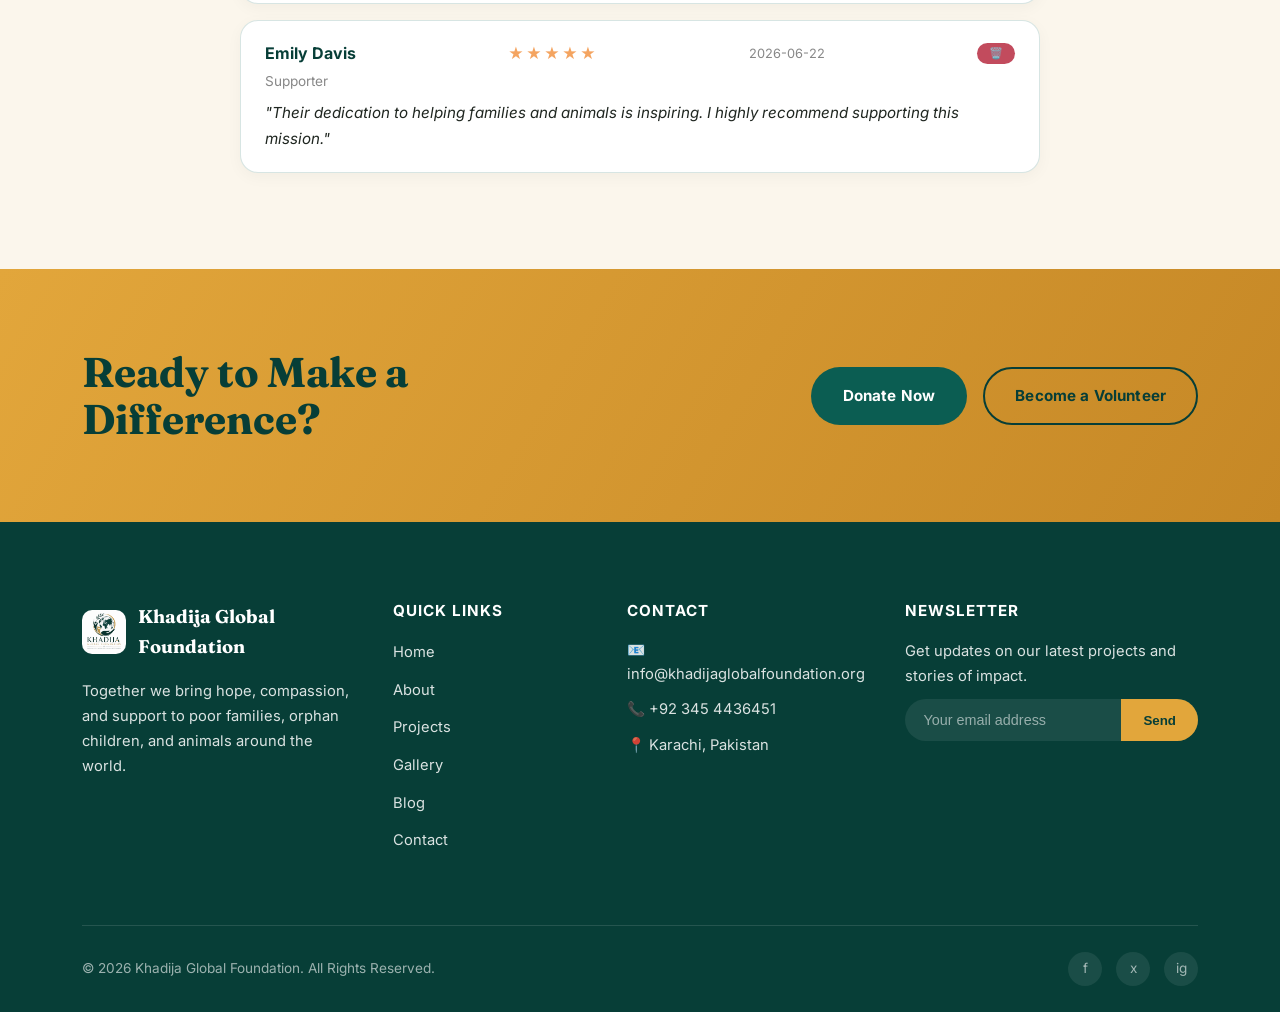
==== commit 1309051f: "Update index.html" ====
--- a/index.html
+++ b/index.html
@@ -1369,6 +1369,228 @@
     window.nextSlide = nextSlide;
     window.prevSlide = prevSlide;
   })();
+  // ============================================================
+//  REVIEW SYSTEM — Google Sheets Backend
+// ============================================================
+
+// ===== CONFIGURATION =====
+// YAHAN APNI GOOGLE SCRIPT URL DAALEIN
+var GOOGLE_SCRIPT_URL = 'https://script.google.com/macros/s/YOUR_UNIQUE_ID/exec';
+
+var selectedRating = 0;
+var reviews = [];
+var adminVisible = false;
+
+// ===== LOAD REVIEWS FROM GOOGLE SHEETS =====
+function loadReviews() {
+    fetch(GOOGLE_SCRIPT_URL)
+        .then(response => response.json())
+        .then(data => {
+            if (data.error) {
+                console.log('Error loading reviews:', data.error);
+                loadLocalReviews();
+                return;
+            }
+            reviews = data;
+            displayReviews();
+            updateSliderReviews();
+            localStorage.setItem('kgf_reviews', JSON.stringify(reviews));
+        })
+        .catch(error => {
+            console.log('Error loading from Google Sheets, using local:', error);
+            loadLocalReviews();
+        });
+}
+
+// ===== FALLBACK: LOCAL STORAGE =====
+function loadLocalReviews() {
+    var saved = localStorage.getItem('kgf_reviews');
+    if (saved) {
+      reviews = JSON.parse(saved);
+    } else {
+      reviews = [
+        { name: 'Sarah Johnson', role: 'Volunteer', rating: 5,
+          text: 'Khadija Global Foundation is making a real difference in people\'s lives. I am proud to volunteer with this amazing organization.',
+          date: '2026-06-28' },
+        { name: 'Ahmed Khan', role: 'Donor', rating: 5,
+          text: 'I have complete trust in this foundation. Every donation reaches those who truly need help.',
+          date: '2026-06-25' },
+        { name: 'Emily Davis', role: 'Supporter', rating: 5,
+          text: 'Their dedication to helping families and animals is inspiring. I highly recommend supporting this mission.',
+          date: '2026-06-22' }
+      ];
+      localStorage.setItem('kgf_reviews', JSON.stringify(reviews));
+    }
+    displayReviews();
+    updateSliderReviews();
+}
+
+// ===== DISPLAY REVIEWS =====
+function displayReviews() {
+    var container = document.getElementById('reviewsContainer');
+    if (!container) return;
+    if (reviews.length === 0) {
+      container.innerHTML = '<p style="color:#888; text-align:center;">No reviews yet. Be the first to share your experience!</p>';
+      return;
+    }
+    var html = '';
+    for (var i = 0; i < reviews.length; i++) {
+      var r = reviews[i];
+      var stars = '';
+      for (var s = 0; s < 5; s++) { stars += (s < r.rating) ? '★' : '☆'; }
+      html += '<div class="review-item" data-index="' + i + '">' +
+        '<div class="review-header">' +
+          '<span class="reviewer-name">' + r.name + '</span>' +
+          '<span class="review-stars">' + stars + '</span>' +
+          '<span class="review-date">' + r.date + '</span>' +
+          '<button class="delete-review-btn" onclick="deleteReview(' + i + ')" title="Delete this review">🗑️</button>' +
+        '</div>' +
+        '<div class="review-role">' + r.role + '</div>' +
+        '<div class="review-text">"' + r.text + '"</div>' +
+      '</div>';
+    }
+    container.innerHTML = html;
+}
+
+// ===== UPDATE TESTIMONIALS SLIDER =====
+function updateSliderReviews() {
+    var track = document.getElementById('testiTrack');
+    if (!track) return;
+    
+    var sliderReviews = reviews.slice(0, 10);
+    var slidesHtml = '';
+    
+    sliderReviews.forEach(function(r) {
+      var stars = '';
+      for (var s = 0; s < 5; s++) { stars += (s < r.rating) ? '★' : '☆'; }
+      slidesHtml += '<div class="testi-slide">' +
+        '<div class="testi-card">' +
+          '<div class="quote-mark">&ldquo;</div>' +
+          '<p>' + r.text + '</p>' +
+          '<div class="testi-person">' +
+            '<img src="https://aka-yk.github.io/khadijaglobalfoundation/images/person' + (Math.floor(Math.random() * 3) + 1) + '.jpg" alt="' + r.name + '">' +
+            '<div><strong>' + r.name + '</strong><span>' + r.role + '</span></div>' +
+          '</div>' +
+        '</div>' +
+      '</div>';
+    });
+    
+    track.innerHTML = slidesHtml;
+    
+    var dotsContainer = document.getElementById('sliderDots');
+    if (dotsContainer) {
+      dotsContainer.innerHTML = '';
+      var newSlides = track.querySelectorAll('.testi-slide');
+      for (var i = 0; i < newSlides.length; i++) {
+        var dot = document.createElement('button');
+        dot.className = 'dot' + (i === 0 ? ' active' : '');
+        dot.setAttribute('data-index', i);
+        dot.addEventListener('click', function(idx) {
+          return function() { goToSlide(idx); };
+        }(i));
+        dotsContainer.appendChild(dot);
+      }
+    }
+    
+    if (typeof goToSlide === 'function') {
+      goToSlide(0);
+    }
+}
+
+// ===== SET RATING =====
+function setRating(value) {
+    selectedRating = value;
+    var stars = document.querySelectorAll('.star-rating .star');
+    for (var i = 0; i < stars.length; i++) {
+      stars[i].classList.toggle('active', i < value);
+    }
+    document.getElementById('ratingText').textContent = value + ' star' + (value > 1 ? 's' : '');
+}
+
+// ===== SUBMIT REVIEW =====
+function submitReview() {
+    var name = document.getElementById('reviewName').value.trim();
+    var role = document.getElementById('reviewRole').value;
+    var text = document.getElementById('reviewText').value.trim();
+    var btn = document.querySelector('.submit-btn');
+    
+    if (!name) { alert('Please enter your name.'); return; }
+    if (selectedRating === 0) { alert('Please select a rating.'); return; }
+    if (!text || text.length < 10) { alert('Please write at least 10 characters for your review.'); return; }
+    
+    var today = new Date();
+    var dateStr = today.getFullYear() + '-' + String(today.getMonth()+1).padStart(2,'0') + '-' + String(today.getDate()).padStart(2,'0');
+    
+    var newReview = { name: name, role: role, rating: selectedRating, text: text, date: dateStr };
+    
+    fetch(GOOGLE_SCRIPT_URL, {
+        method: 'POST',
+        headers: { 'Content-Type': 'application/json' },
+        body: JSON.stringify(newReview)
+    })
+    .then(response => response.json())
+    .then(data => {
+        if (data.success) {
+            reviews.unshift(newReview);
+            localStorage.setItem('kgf_reviews', JSON.stringify(reviews));
+            displayReviews();
+            updateSliderReviews();
+            
+            document.getElementById('reviewText').value = '';
+            document.getElementById('reviewName').value = '';
+            selectedRating = 0;
+            document.querySelectorAll('.star-rating .star').forEach(function(s) { s.classList.remove('active'); });
+            document.getElementById('ratingText').textContent = 'Select a rating';
+            
+            btn.disabled = true;
+            btn.textContent = '✅ Submitted!';
+            setTimeout(function() { btn.disabled = false; btn.textContent = 'Submit Review'; }, 2000);
+        } else {
+            alert('⚠️ Error saving review. Please try again.');
+        }
+    })
+    .catch(function(error) {
+        reviews.unshift(newReview);
+        localStorage.setItem('kgf_reviews', JSON.stringify(reviews));
+        displayReviews();
+        updateSliderReviews();
+        alert('⚠️ Review saved locally. Google Sheets not connected.');
+    });
+}
+
+// ===== DELETE REVIEW =====
+function deleteReview(index) {
+    if (confirm('Are you sure you want to delete this review?')) {
+      reviews.splice(index, 1);
+      localStorage.setItem('kgf_reviews', JSON.stringify(reviews));
+      displayReviews();
+      updateSliderReviews();
+      alert('✅ Review deleted!');
+    }
+}
+
+// ===== DELETE ALL REVIEWS =====
+function deleteAllReviews() {
+    if (confirm('⚠️ Are you sure you want to delete ALL reviews? This cannot be undone!')) {
+      reviews = [];
+      localStorage.setItem('kgf_reviews', JSON.stringify(reviews));
+      displayReviews();
+      updateSliderReviews();
+      alert('✅ All reviews deleted!');
+    }
+}
+
+// ===== ADMIN PANEL TOGGLE =====
+function toggleAdminPanel() {
+    var panel = document.getElementById('adminPanel');
+    adminVisible = !adminVisible;
+    panel.classList.toggle('show');
+}
+
+// ===== INIT =====
+document.addEventListener('DOMContentLoaded', function() {
+    loadReviews();
+});
 </script>
 </body>
 </html>
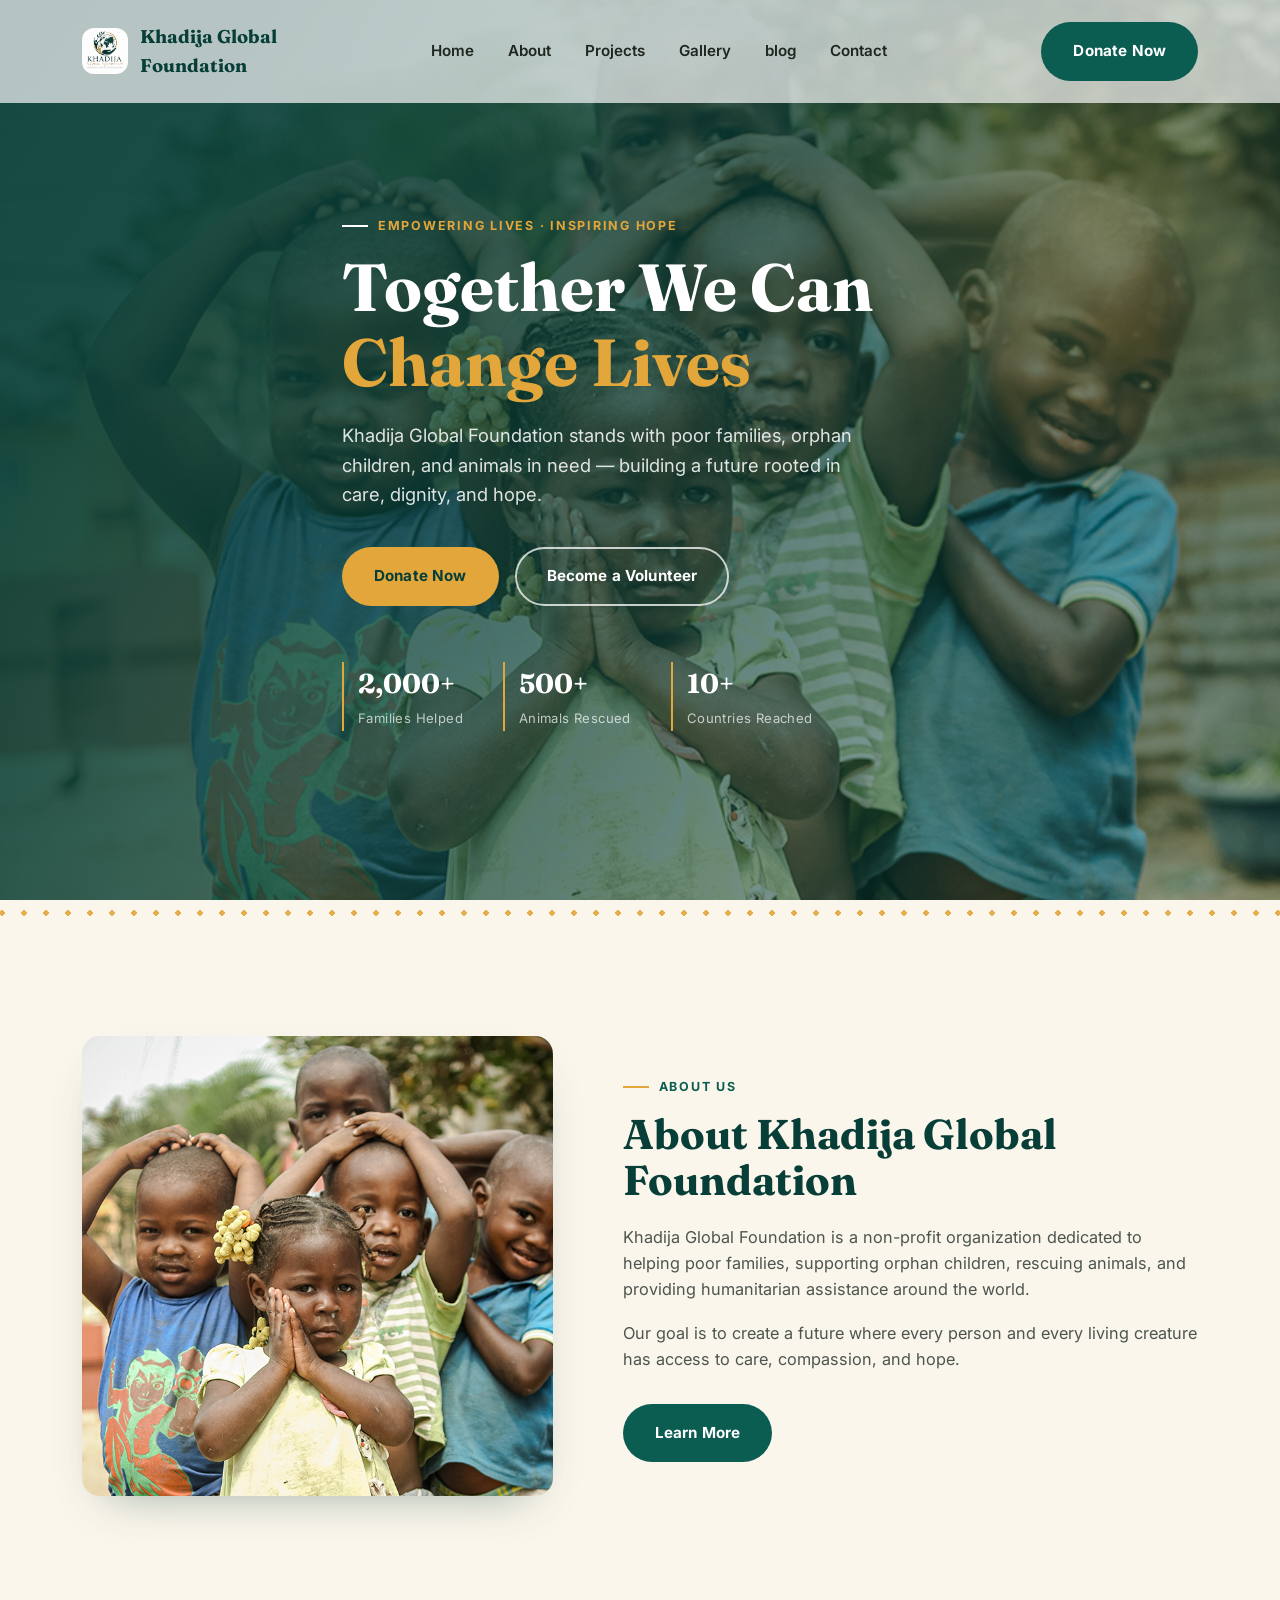
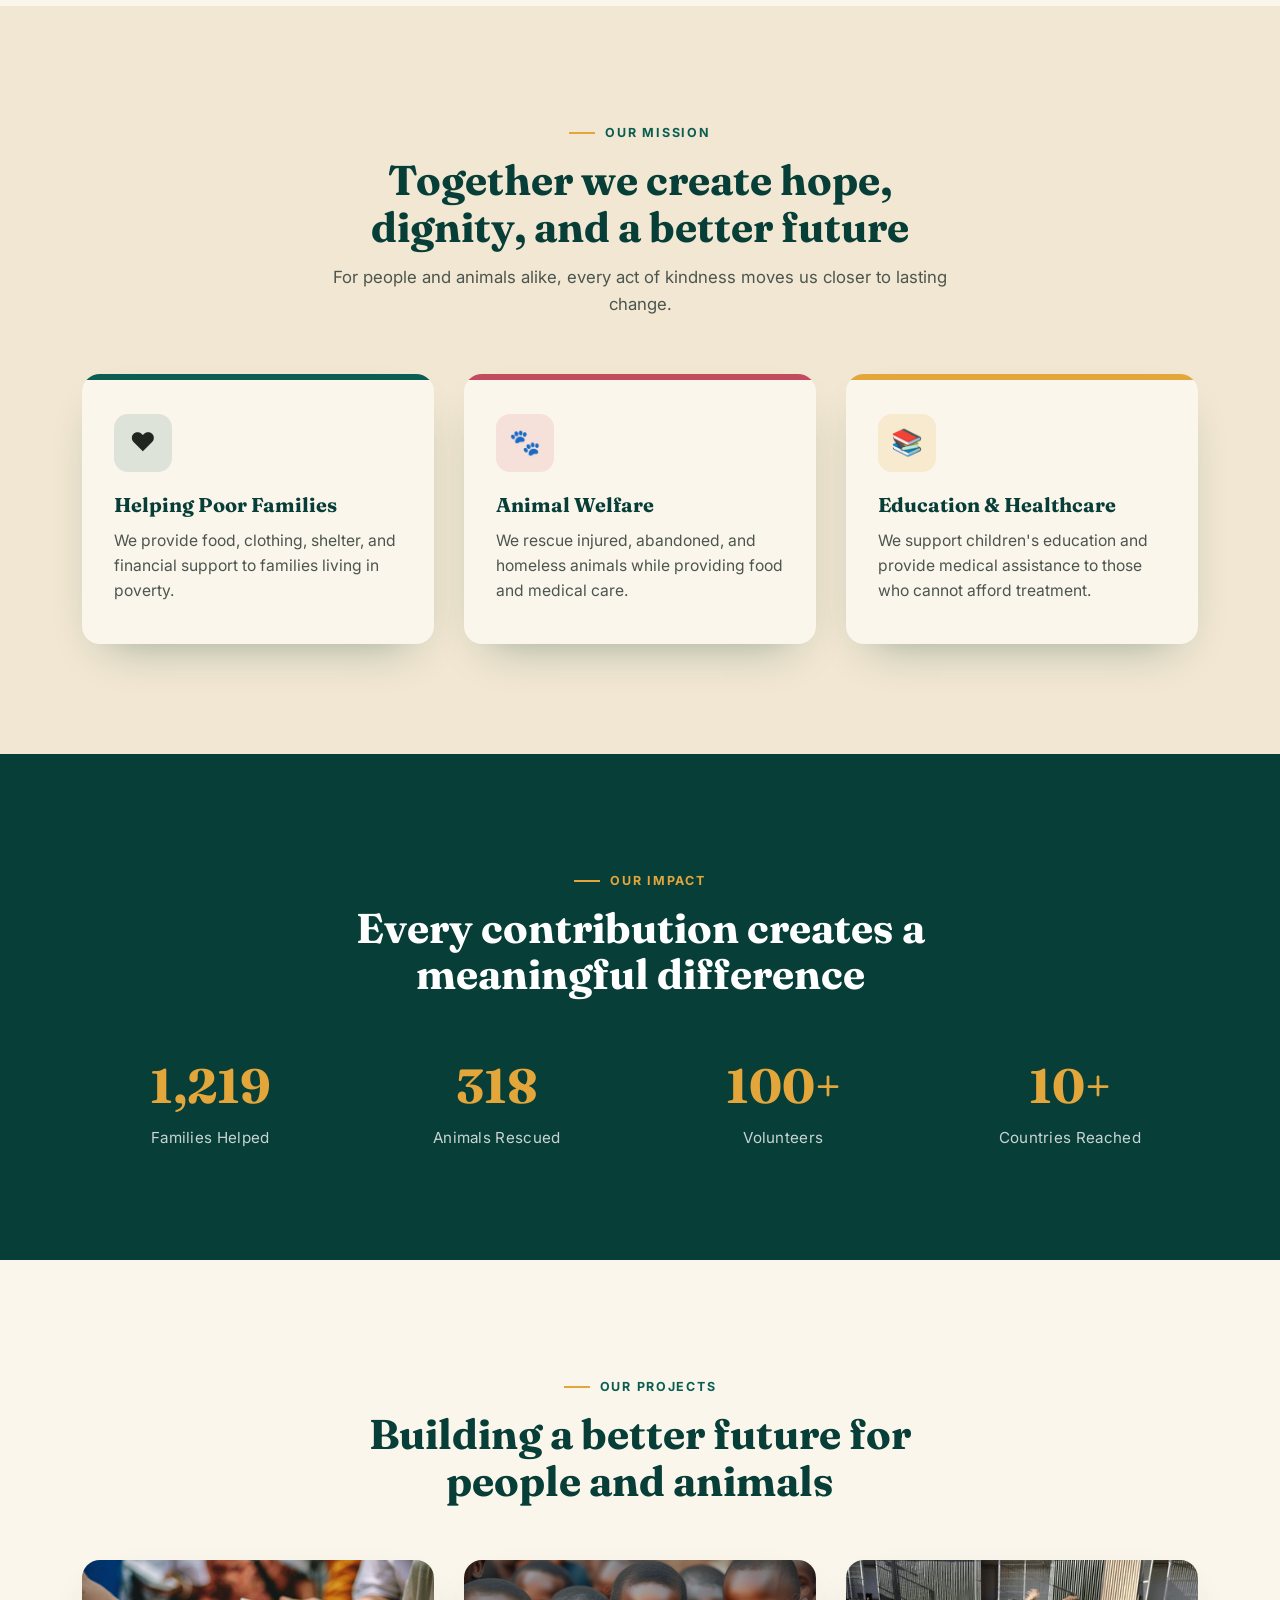
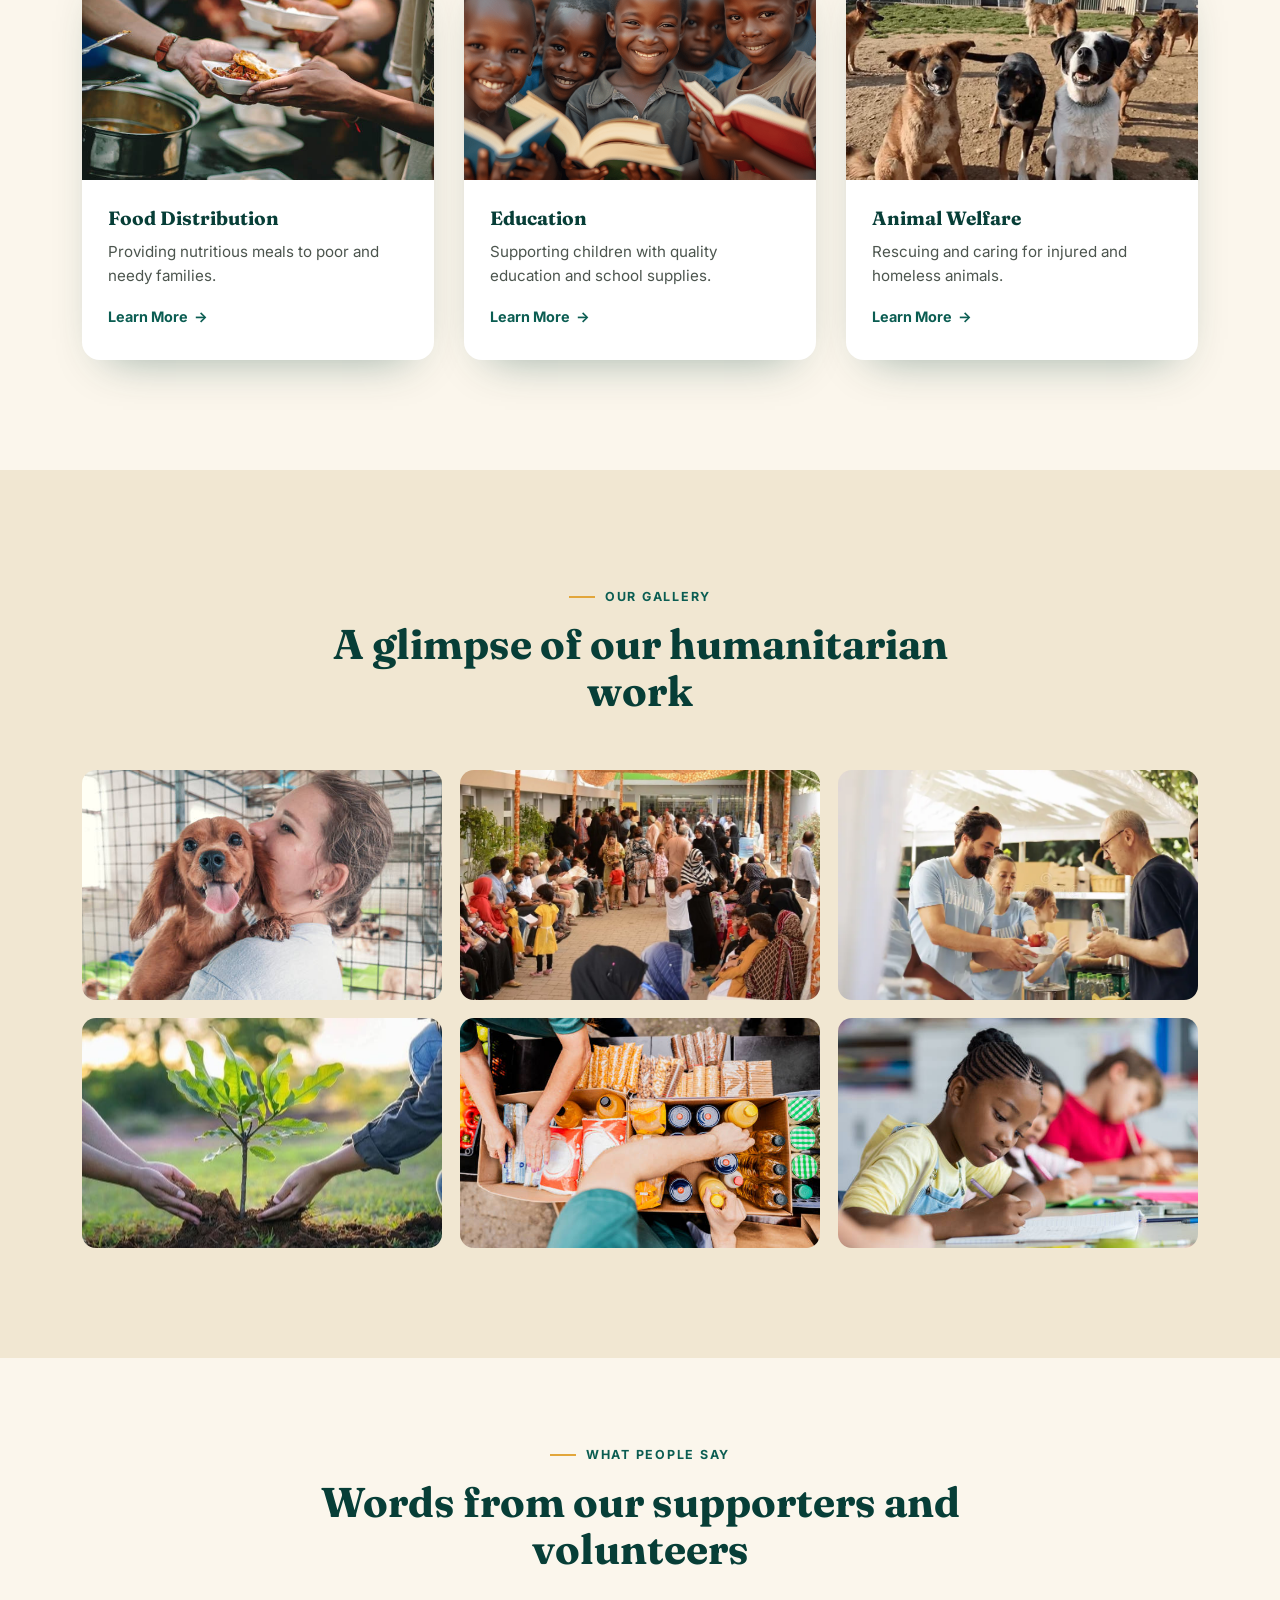
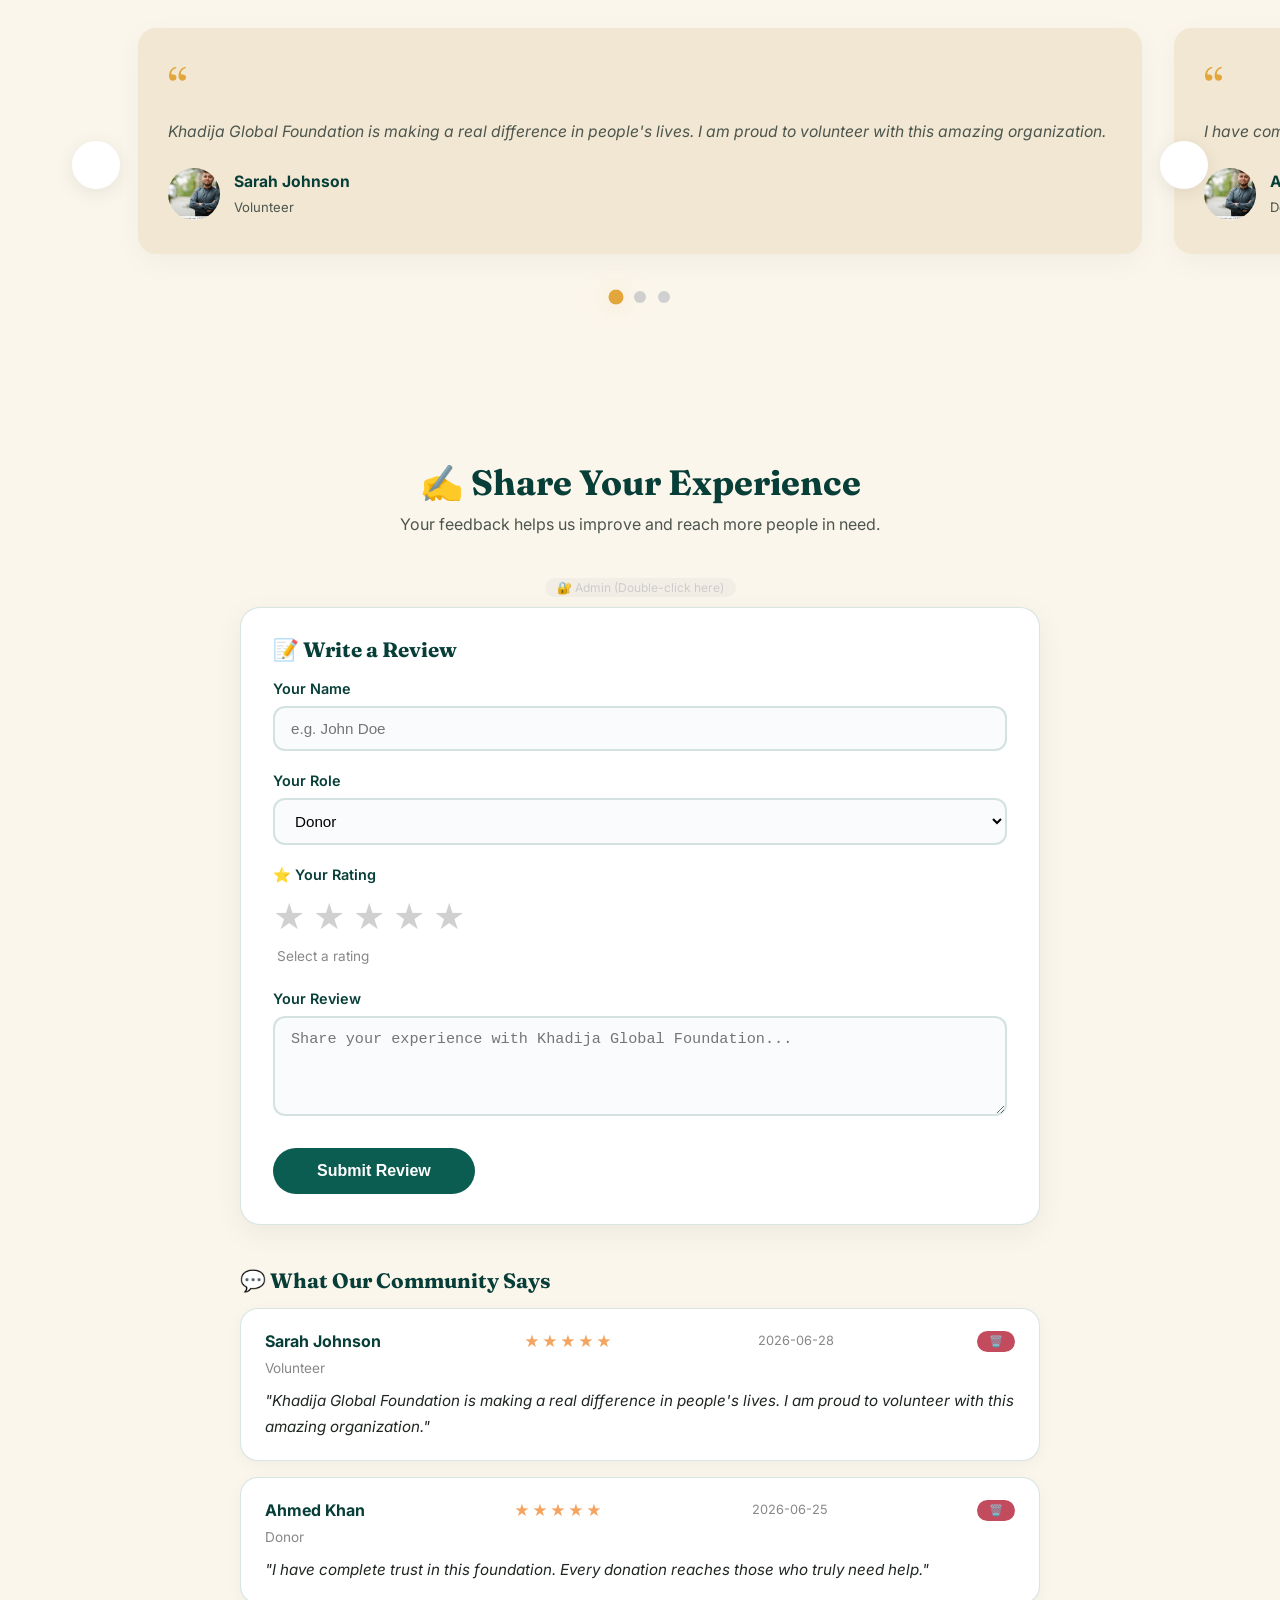
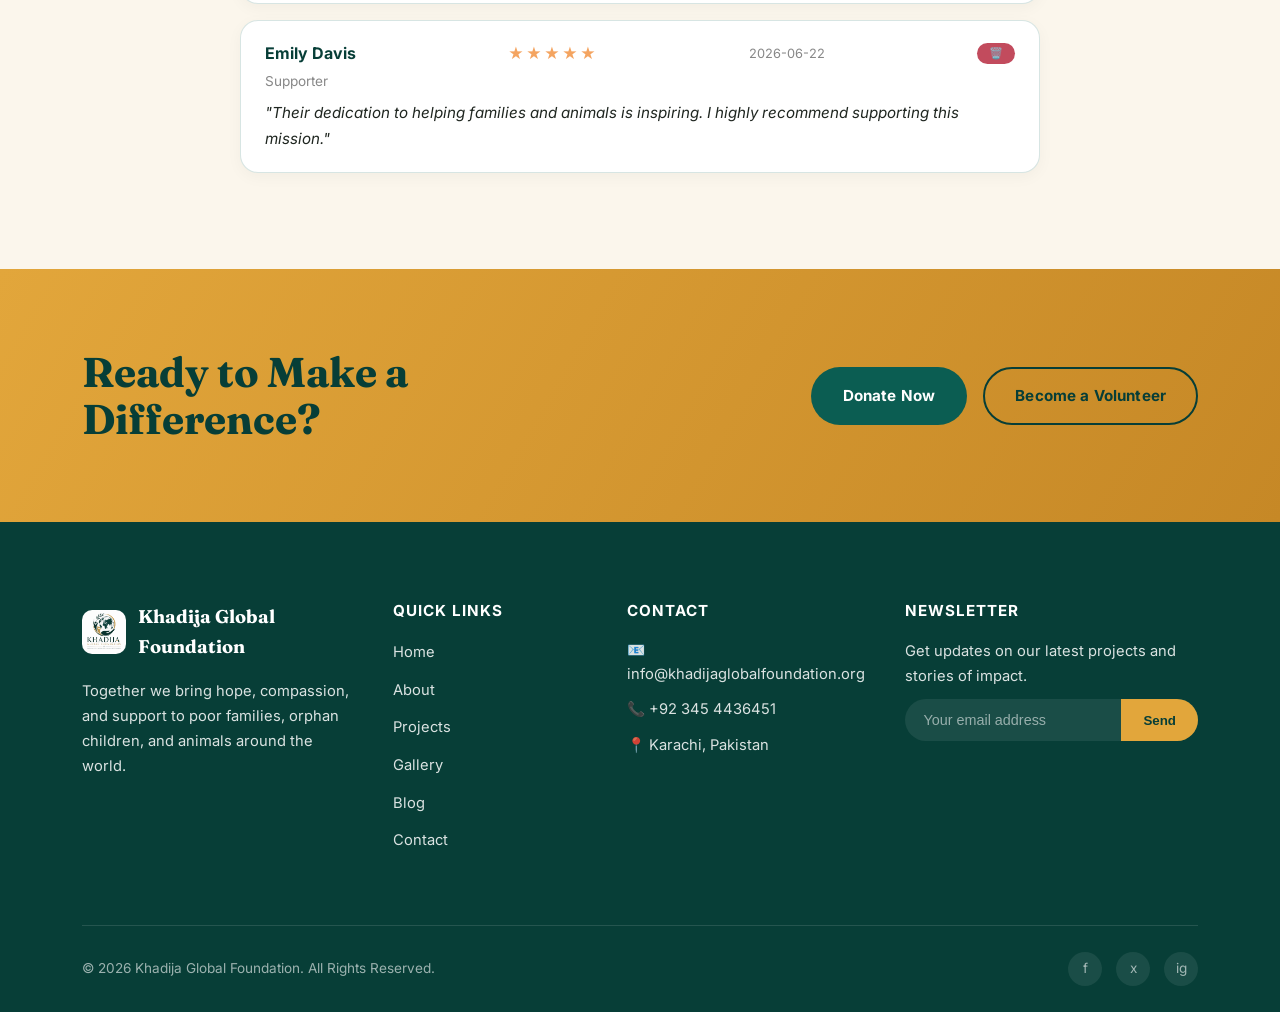
==== commit 8ec264ad: "Update index.html" ====
--- a/index.html
+++ b/index.html
@@ -1375,7 +1375,7 @@
 
 // ===== CONFIGURATION =====
 // YAHAN APNI GOOGLE SCRIPT URL DAALEIN
-var GOOGLE_SCRIPT_URL = 'https://script.google.com/macros/s/YOUR_UNIQUE_ID/exec';
+var GOOGLE_SCRIPT_URL = 'https://script.google.com/macros/s/AKfycbyMOuq2f5lRfIzVZ1UE-1q0jYYyGBh4sTIcDfrlXe1uHk7ZGRgpx6VGUODWDi3-TgXf/exec';
 
 var selectedRating = 0;
 var reviews = [];
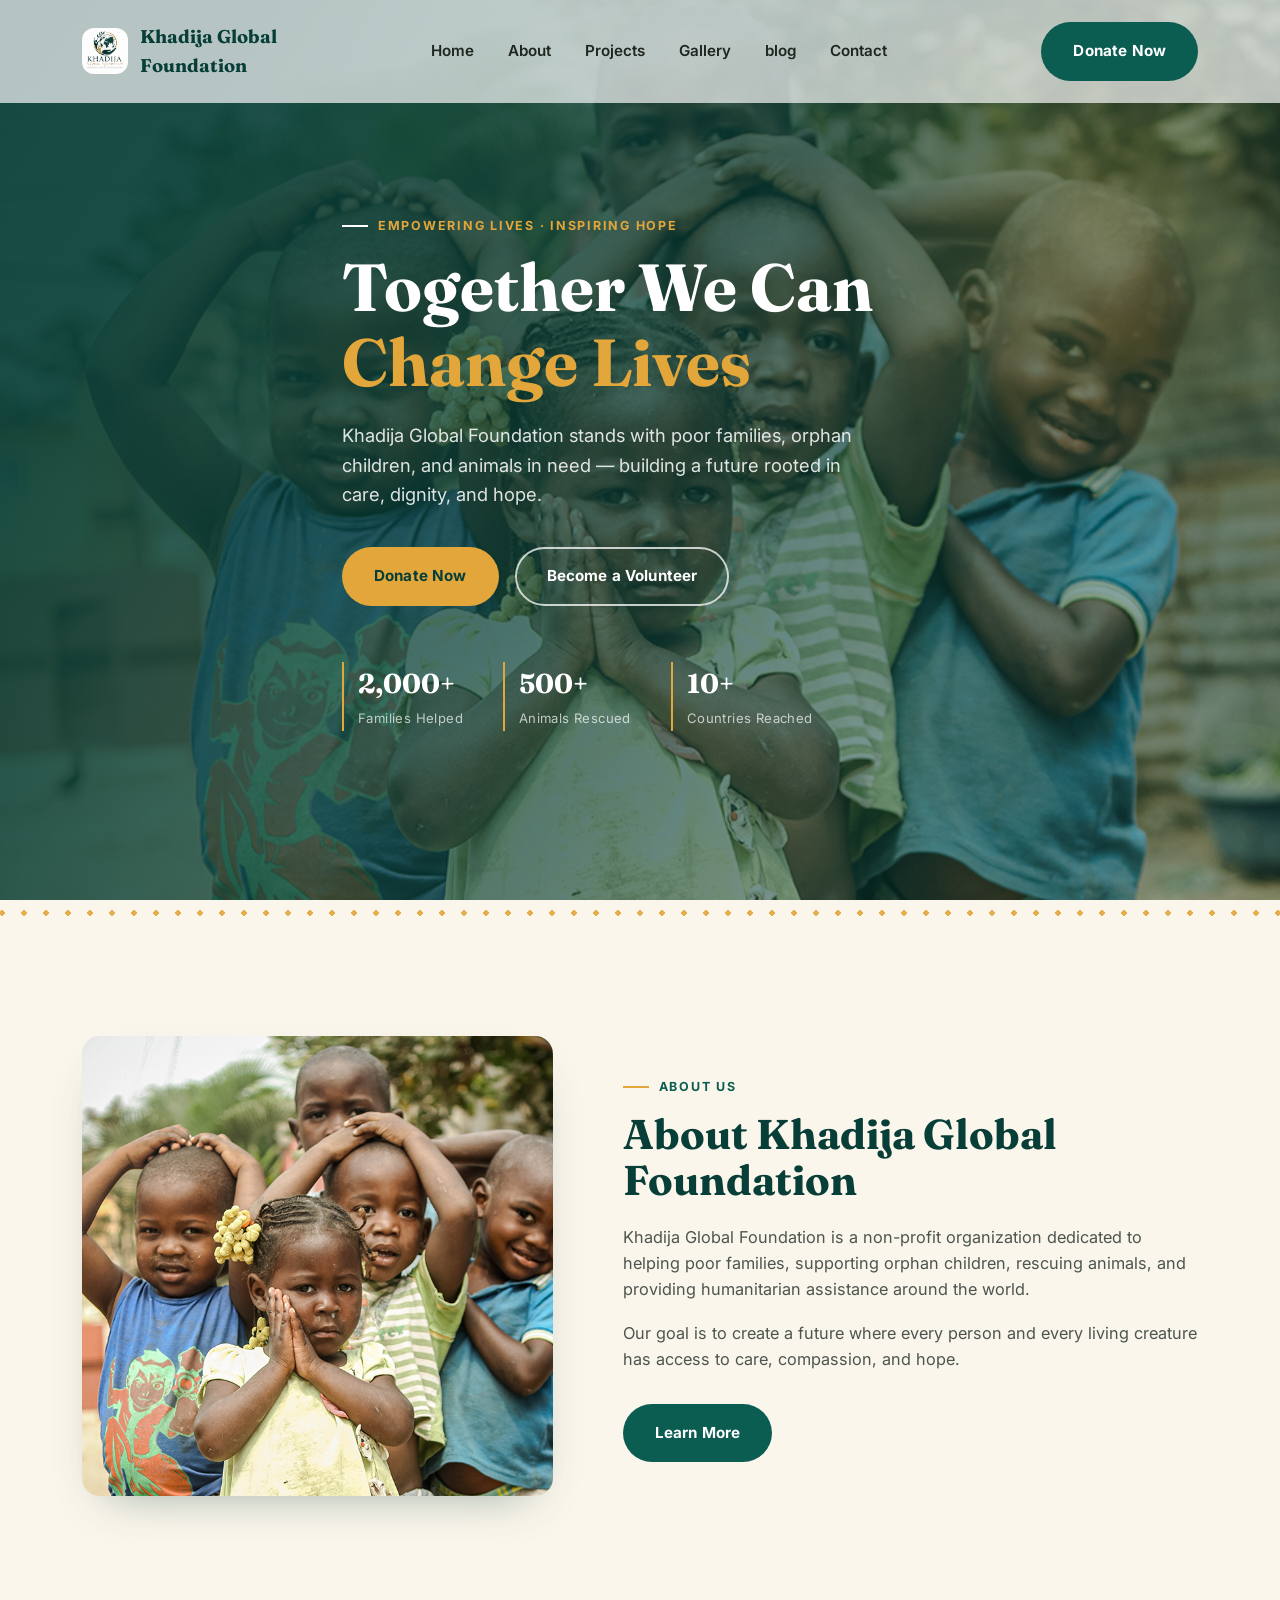
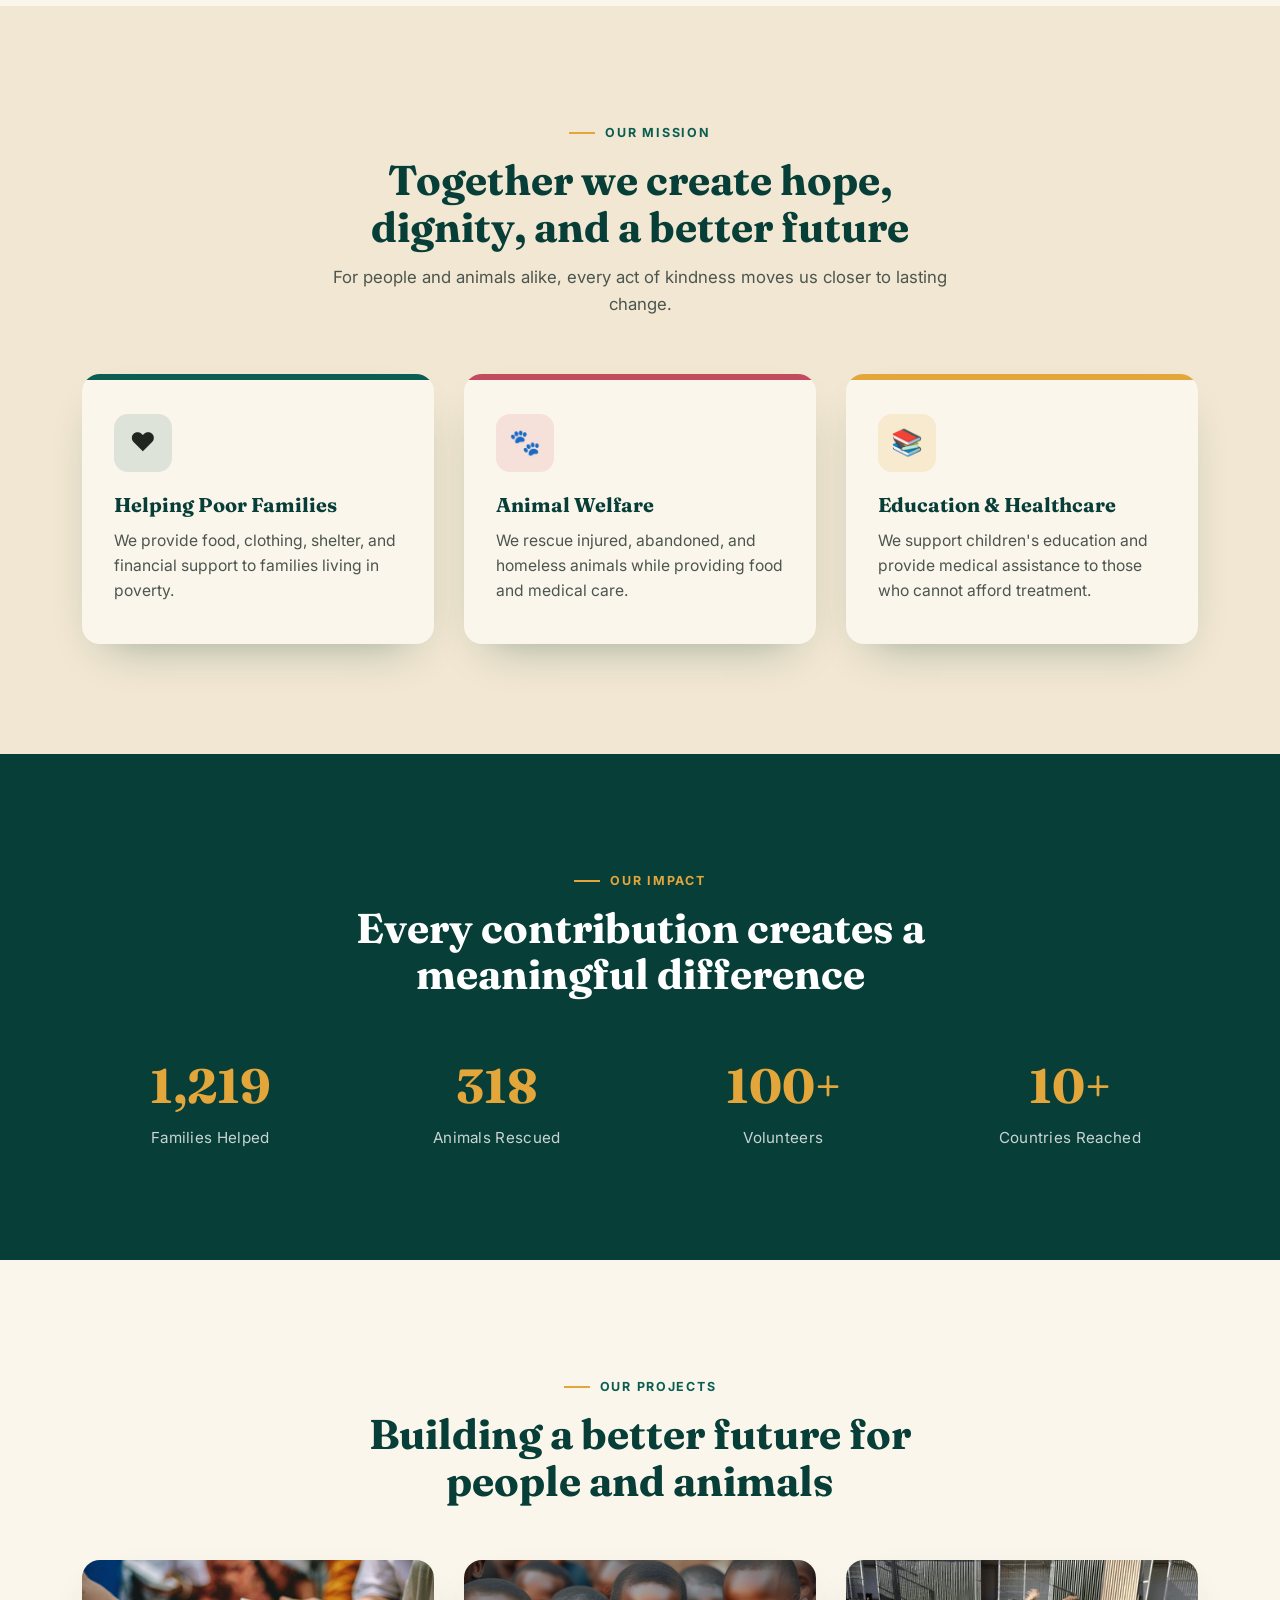
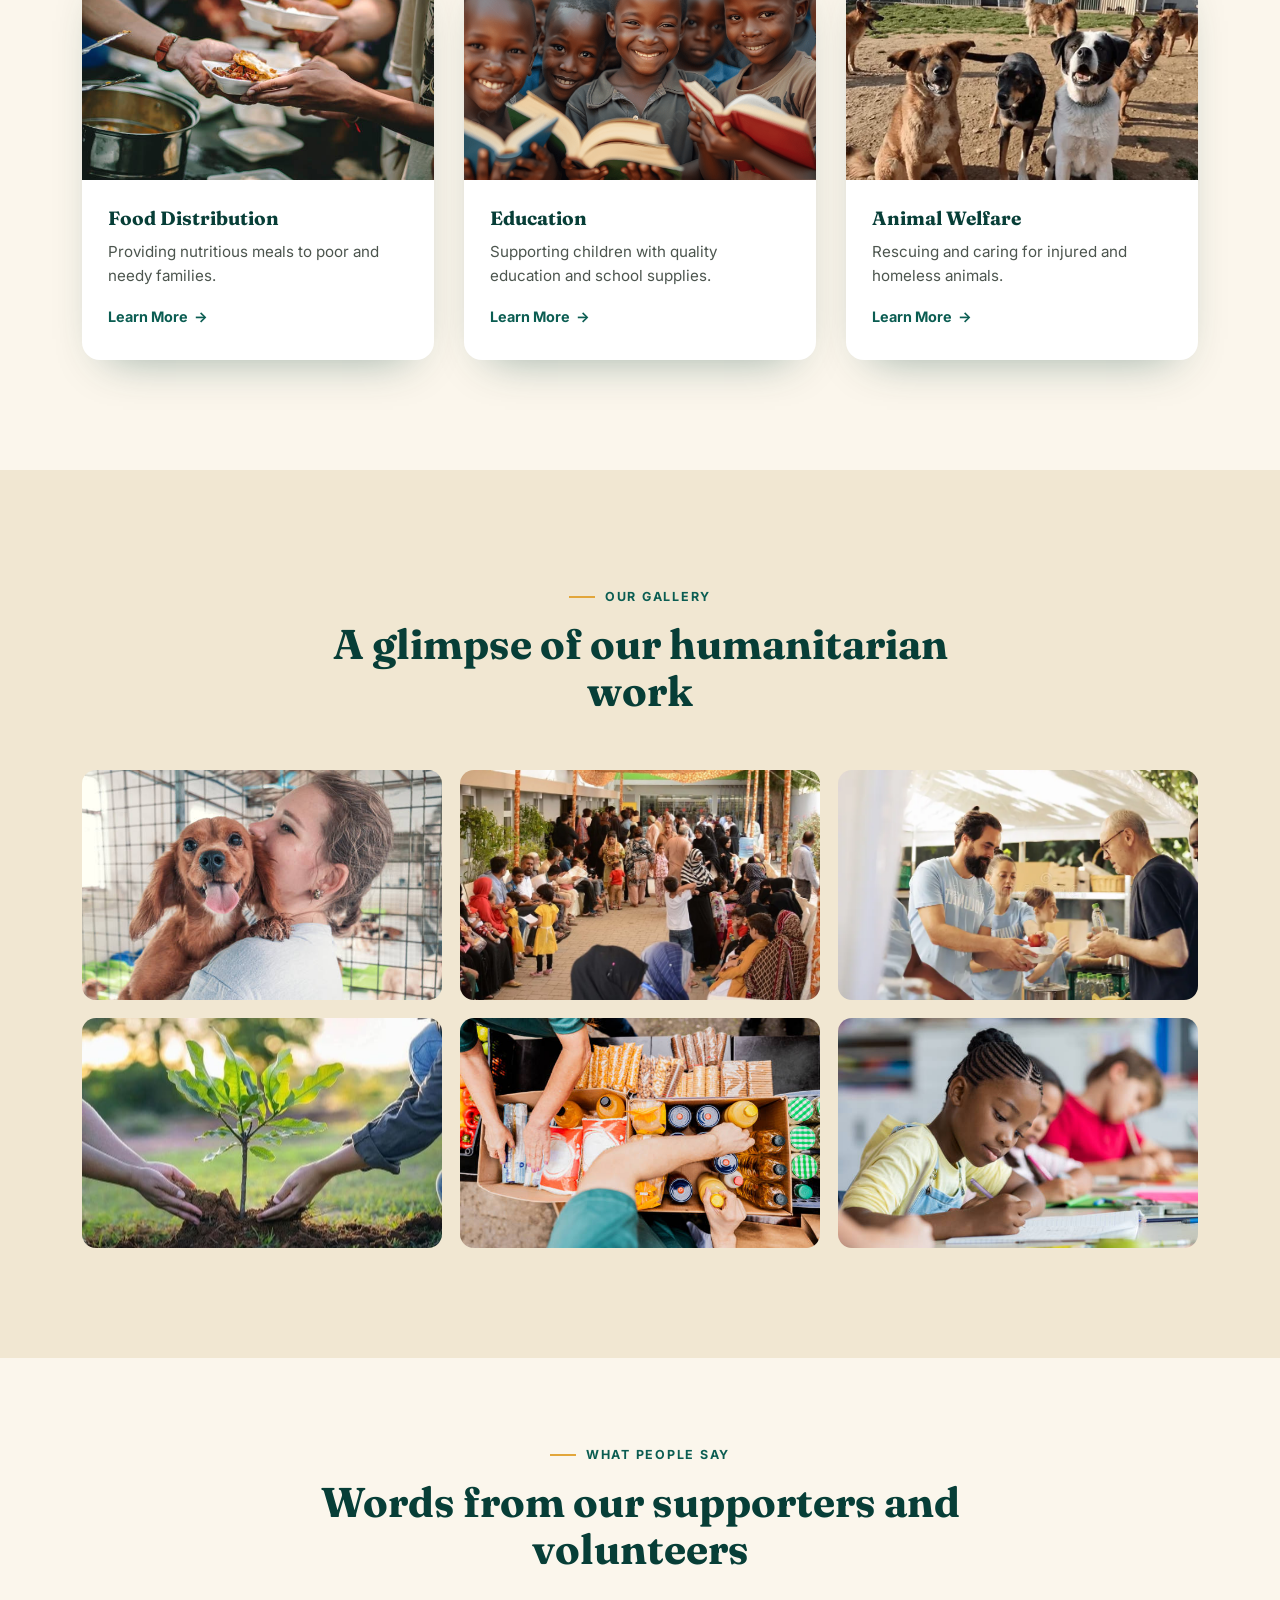
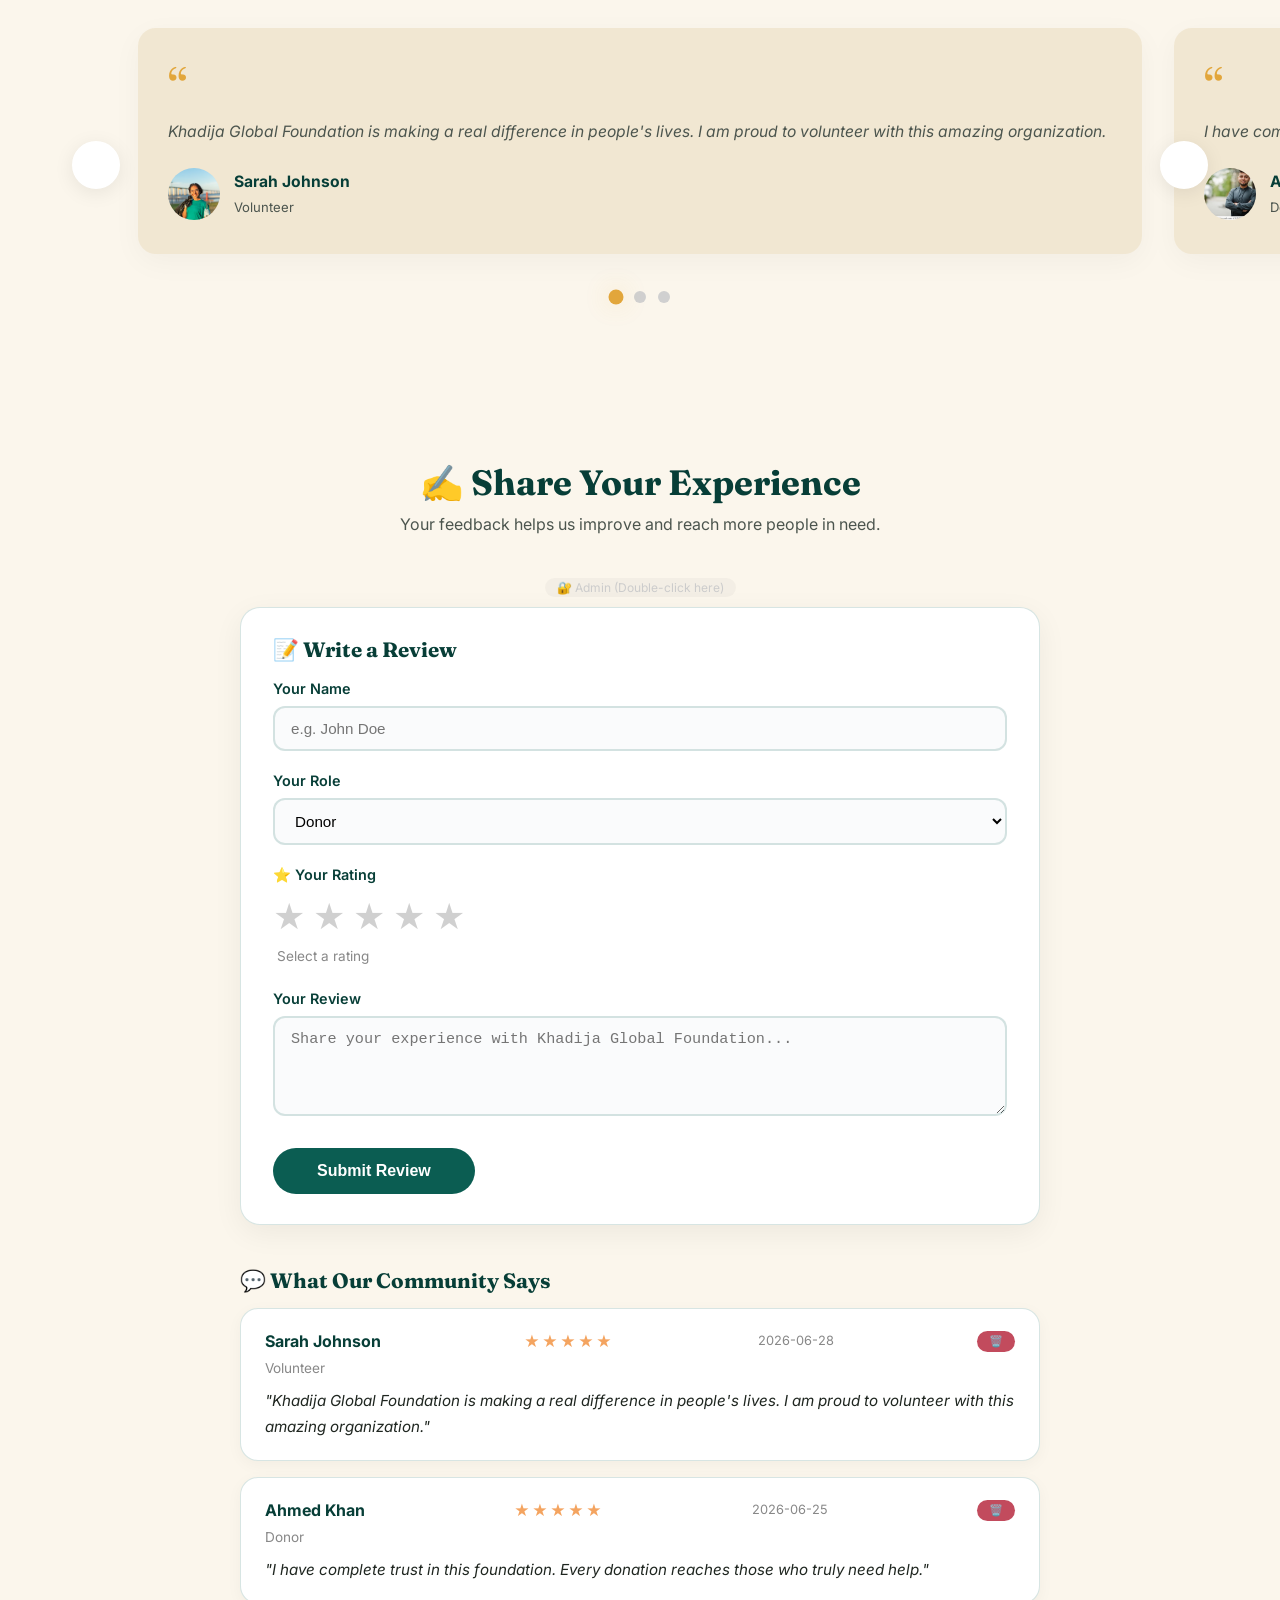
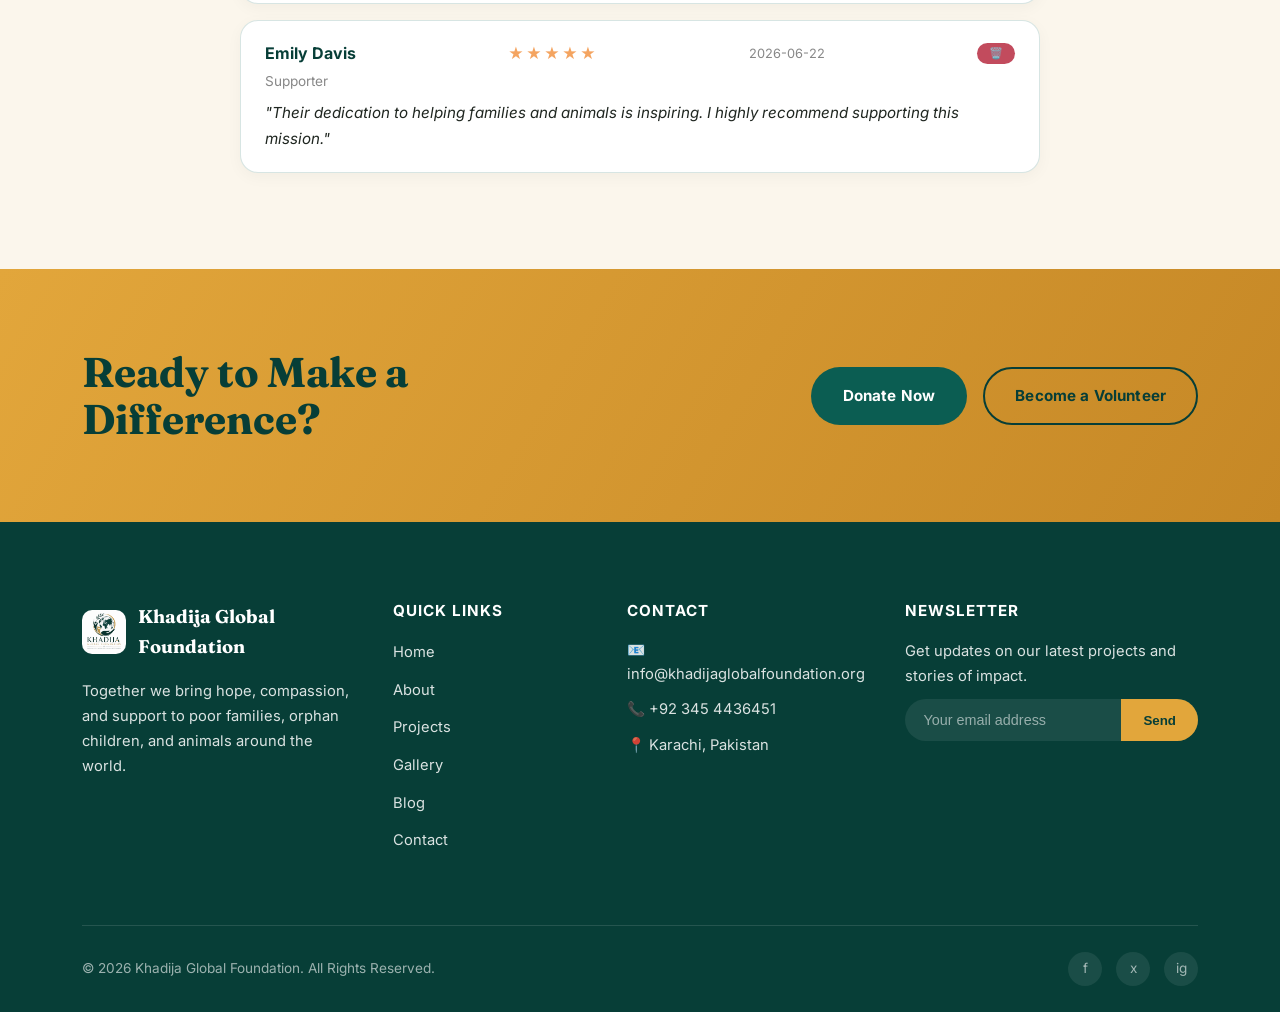
==== commit 3d47679b: "Update index.html" ====
--- a/index.html
+++ b/index.html
@@ -1089,7 +1089,7 @@
 
   // ===== CONFIGURATION =====
   // YAHAN APNI GOOGLE SCRIPT URL DAALEIN
-  https://script.google.com/macros/s/AKfycbyMOuq2f5lRfIzVZ1UE-1q0jYYyGBh4sTIcDfrlXe1uHk7ZGRgpx6VGUODWDi3-TgXf/exec
+  var GOOGLE_SCRIPT_URL = 'https://script.google.com/macros/s/AKfycbyMOuq2f5lRfIzVZ1UE-1q0jYYyGBh4sTIcDfrlXe1uHk7ZGRgpx6VGUODWDi3-TgXf/exec';
 
   var selectedRating = 0;
   var reviews = [];
@@ -1369,228 +1369,6 @@
     window.nextSlide = nextSlide;
     window.prevSlide = prevSlide;
   })();
-  // ============================================================
-//  REVIEW SYSTEM — Google Sheets Backend
-// ============================================================
-
-// ===== CONFIGURATION =====
-// YAHAN APNI GOOGLE SCRIPT URL DAALEIN
-var GOOGLE_SCRIPT_URL = 'https://script.google.com/macros/s/AKfycbyMOuq2f5lRfIzVZ1UE-1q0jYYyGBh4sTIcDfrlXe1uHk7ZGRgpx6VGUODWDi3-TgXf/exec';
-
-var selectedRating = 0;
-var reviews = [];
-var adminVisible = false;
-
-// ===== LOAD REVIEWS FROM GOOGLE SHEETS =====
-function loadReviews() {
-    fetch(GOOGLE_SCRIPT_URL)
-        .then(response => response.json())
-        .then(data => {
-            if (data.error) {
-                console.log('Error loading reviews:', data.error);
-                loadLocalReviews();
-                return;
-            }
-            reviews = data;
-            displayReviews();
-            updateSliderReviews();
-            localStorage.setItem('kgf_reviews', JSON.stringify(reviews));
-        })
-        .catch(error => {
-            console.log('Error loading from Google Sheets, using local:', error);
-            loadLocalReviews();
-        });
-}
-
-// ===== FALLBACK: LOCAL STORAGE =====
-function loadLocalReviews() {
-    var saved = localStorage.getItem('kgf_reviews');
-    if (saved) {
-      reviews = JSON.parse(saved);
-    } else {
-      reviews = [
-        { name: 'Sarah Johnson', role: 'Volunteer', rating: 5,
-          text: 'Khadija Global Foundation is making a real difference in people\'s lives. I am proud to volunteer with this amazing organization.',
-          date: '2026-06-28' },
-        { name: 'Ahmed Khan', role: 'Donor', rating: 5,
-          text: 'I have complete trust in this foundation. Every donation reaches those who truly need help.',
-          date: '2026-06-25' },
-        { name: 'Emily Davis', role: 'Supporter', rating: 5,
-          text: 'Their dedication to helping families and animals is inspiring. I highly recommend supporting this mission.',
-          date: '2026-06-22' }
-      ];
-      localStorage.setItem('kgf_reviews', JSON.stringify(reviews));
-    }
-    displayReviews();
-    updateSliderReviews();
-}
-
-// ===== DISPLAY REVIEWS =====
-function displayReviews() {
-    var container = document.getElementById('reviewsContainer');
-    if (!container) return;
-    if (reviews.length === 0) {
-      container.innerHTML = '<p style="color:#888; text-align:center;">No reviews yet. Be the first to share your experience!</p>';
-      return;
-    }
-    var html = '';
-    for (var i = 0; i < reviews.length; i++) {
-      var r = reviews[i];
-      var stars = '';
-      for (var s = 0; s < 5; s++) { stars += (s < r.rating) ? '★' : '☆'; }
-      html += '<div class="review-item" data-index="' + i + '">' +
-        '<div class="review-header">' +
-          '<span class="reviewer-name">' + r.name + '</span>' +
-          '<span class="review-stars">' + stars + '</span>' +
-          '<span class="review-date">' + r.date + '</span>' +
-          '<button class="delete-review-btn" onclick="deleteReview(' + i + ')" title="Delete this review">🗑️</button>' +
-        '</div>' +
-        '<div class="review-role">' + r.role + '</div>' +
-        '<div class="review-text">"' + r.text + '"</div>' +
-      '</div>';
-    }
-    container.innerHTML = html;
-}
-
-// ===== UPDATE TESTIMONIALS SLIDER =====
-function updateSliderReviews() {
-    var track = document.getElementById('testiTrack');
-    if (!track) return;
-    
-    var sliderReviews = reviews.slice(0, 10);
-    var slidesHtml = '';
-    
-    sliderReviews.forEach(function(r) {
-      var stars = '';
-      for (var s = 0; s < 5; s++) { stars += (s < r.rating) ? '★' : '☆'; }
-      slidesHtml += '<div class="testi-slide">' +
-        '<div class="testi-card">' +
-          '<div class="quote-mark">&ldquo;</div>' +
-          '<p>' + r.text + '</p>' +
-          '<div class="testi-person">' +
-            '<img src="https://aka-yk.github.io/khadijaglobalfoundation/images/person' + (Math.floor(Math.random() * 3) + 1) + '.jpg" alt="' + r.name + '">' +
-            '<div><strong>' + r.name + '</strong><span>' + r.role + '</span></div>' +
-          '</div>' +
-        '</div>' +
-      '</div>';
-    });
-    
-    track.innerHTML = slidesHtml;
-    
-    var dotsContainer = document.getElementById('sliderDots');
-    if (dotsContainer) {
-      dotsContainer.innerHTML = '';
-      var newSlides = track.querySelectorAll('.testi-slide');
-      for (var i = 0; i < newSlides.length; i++) {
-        var dot = document.createElement('button');
-        dot.className = 'dot' + (i === 0 ? ' active' : '');
-        dot.setAttribute('data-index', i);
-        dot.addEventListener('click', function(idx) {
-          return function() { goToSlide(idx); };
-        }(i));
-        dotsContainer.appendChild(dot);
-      }
-    }
-    
-    if (typeof goToSlide === 'function') {
-      goToSlide(0);
-    }
-}
-
-// ===== SET RATING =====
-function setRating(value) {
-    selectedRating = value;
-    var stars = document.querySelectorAll('.star-rating .star');
-    for (var i = 0; i < stars.length; i++) {
-      stars[i].classList.toggle('active', i < value);
-    }
-    document.getElementById('ratingText').textContent = value + ' star' + (value > 1 ? 's' : '');
-}
-
-// ===== SUBMIT REVIEW =====
-function submitReview() {
-    var name = document.getElementById('reviewName').value.trim();
-    var role = document.getElementById('reviewRole').value;
-    var text = document.getElementById('reviewText').value.trim();
-    var btn = document.querySelector('.submit-btn');
-    
-    if (!name) { alert('Please enter your name.'); return; }
-    if (selectedRating === 0) { alert('Please select a rating.'); return; }
-    if (!text || text.length < 10) { alert('Please write at least 10 characters for your review.'); return; }
-    
-    var today = new Date();
-    var dateStr = today.getFullYear() + '-' + String(today.getMonth()+1).padStart(2,'0') + '-' + String(today.getDate()).padStart(2,'0');
-    
-    var newReview = { name: name, role: role, rating: selectedRating, text: text, date: dateStr };
-    
-    fetch(GOOGLE_SCRIPT_URL, {
-        method: 'POST',
-        headers: { 'Content-Type': 'application/json' },
-        body: JSON.stringify(newReview)
-    })
-    .then(response => response.json())
-    .then(data => {
-        if (data.success) {
-            reviews.unshift(newReview);
-            localStorage.setItem('kgf_reviews', JSON.stringify(reviews));
-            displayReviews();
-            updateSliderReviews();
-            
-            document.getElementById('reviewText').value = '';
-            document.getElementById('reviewName').value = '';
-            selectedRating = 0;
-            document.querySelectorAll('.star-rating .star').forEach(function(s) { s.classList.remove('active'); });
-            document.getElementById('ratingText').textContent = 'Select a rating';
-            
-            btn.disabled = true;
-            btn.textContent = '✅ Submitted!';
-            setTimeout(function() { btn.disabled = false; btn.textContent = 'Submit Review'; }, 2000);
-        } else {
-            alert('⚠️ Error saving review. Please try again.');
-        }
-    })
-    .catch(function(error) {
-        reviews.unshift(newReview);
-        localStorage.setItem('kgf_reviews', JSON.stringify(reviews));
-        displayReviews();
-        updateSliderReviews();
-        alert('⚠️ Review saved locally. Google Sheets not connected.');
-    });
-}
-
-// ===== DELETE REVIEW =====
-function deleteReview(index) {
-    if (confirm('Are you sure you want to delete this review?')) {
-      reviews.splice(index, 1);
-      localStorage.setItem('kgf_reviews', JSON.stringify(reviews));
-      displayReviews();
-      updateSliderReviews();
-      alert('✅ Review deleted!');
-    }
-}
-
-// ===== DELETE ALL REVIEWS =====
-function deleteAllReviews() {
-    if (confirm('⚠️ Are you sure you want to delete ALL reviews? This cannot be undone!')) {
-      reviews = [];
-      localStorage.setItem('kgf_reviews', JSON.stringify(reviews));
-      displayReviews();
-      updateSliderReviews();
-      alert('✅ All reviews deleted!');
-    }
-}
-
-// ===== ADMIN PANEL TOGGLE =====
-function toggleAdminPanel() {
-    var panel = document.getElementById('adminPanel');
-    adminVisible = !adminVisible;
-    panel.classList.toggle('show');
-}
-
-// ===== INIT =====
-document.addEventListener('DOMContentLoaded', function() {
-    loadReviews();
-});
 </script>
 </body>
 </html>
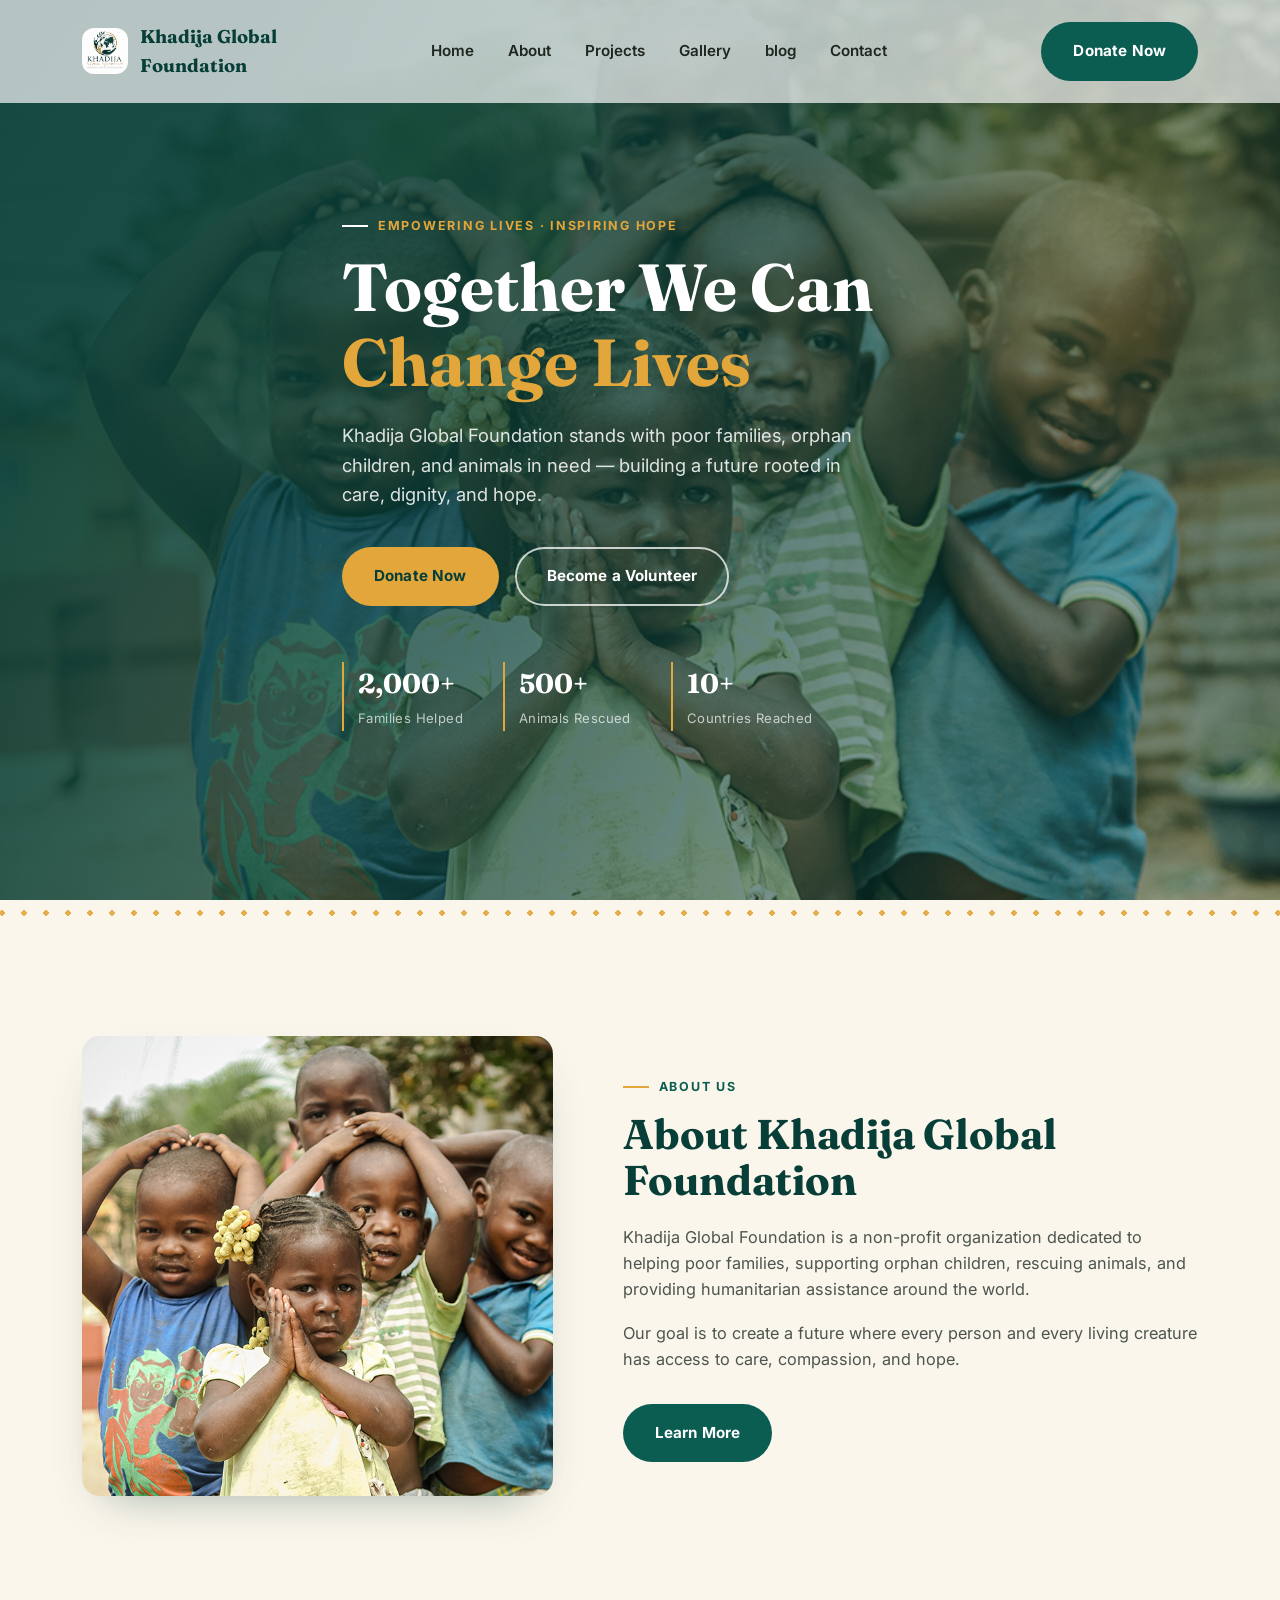
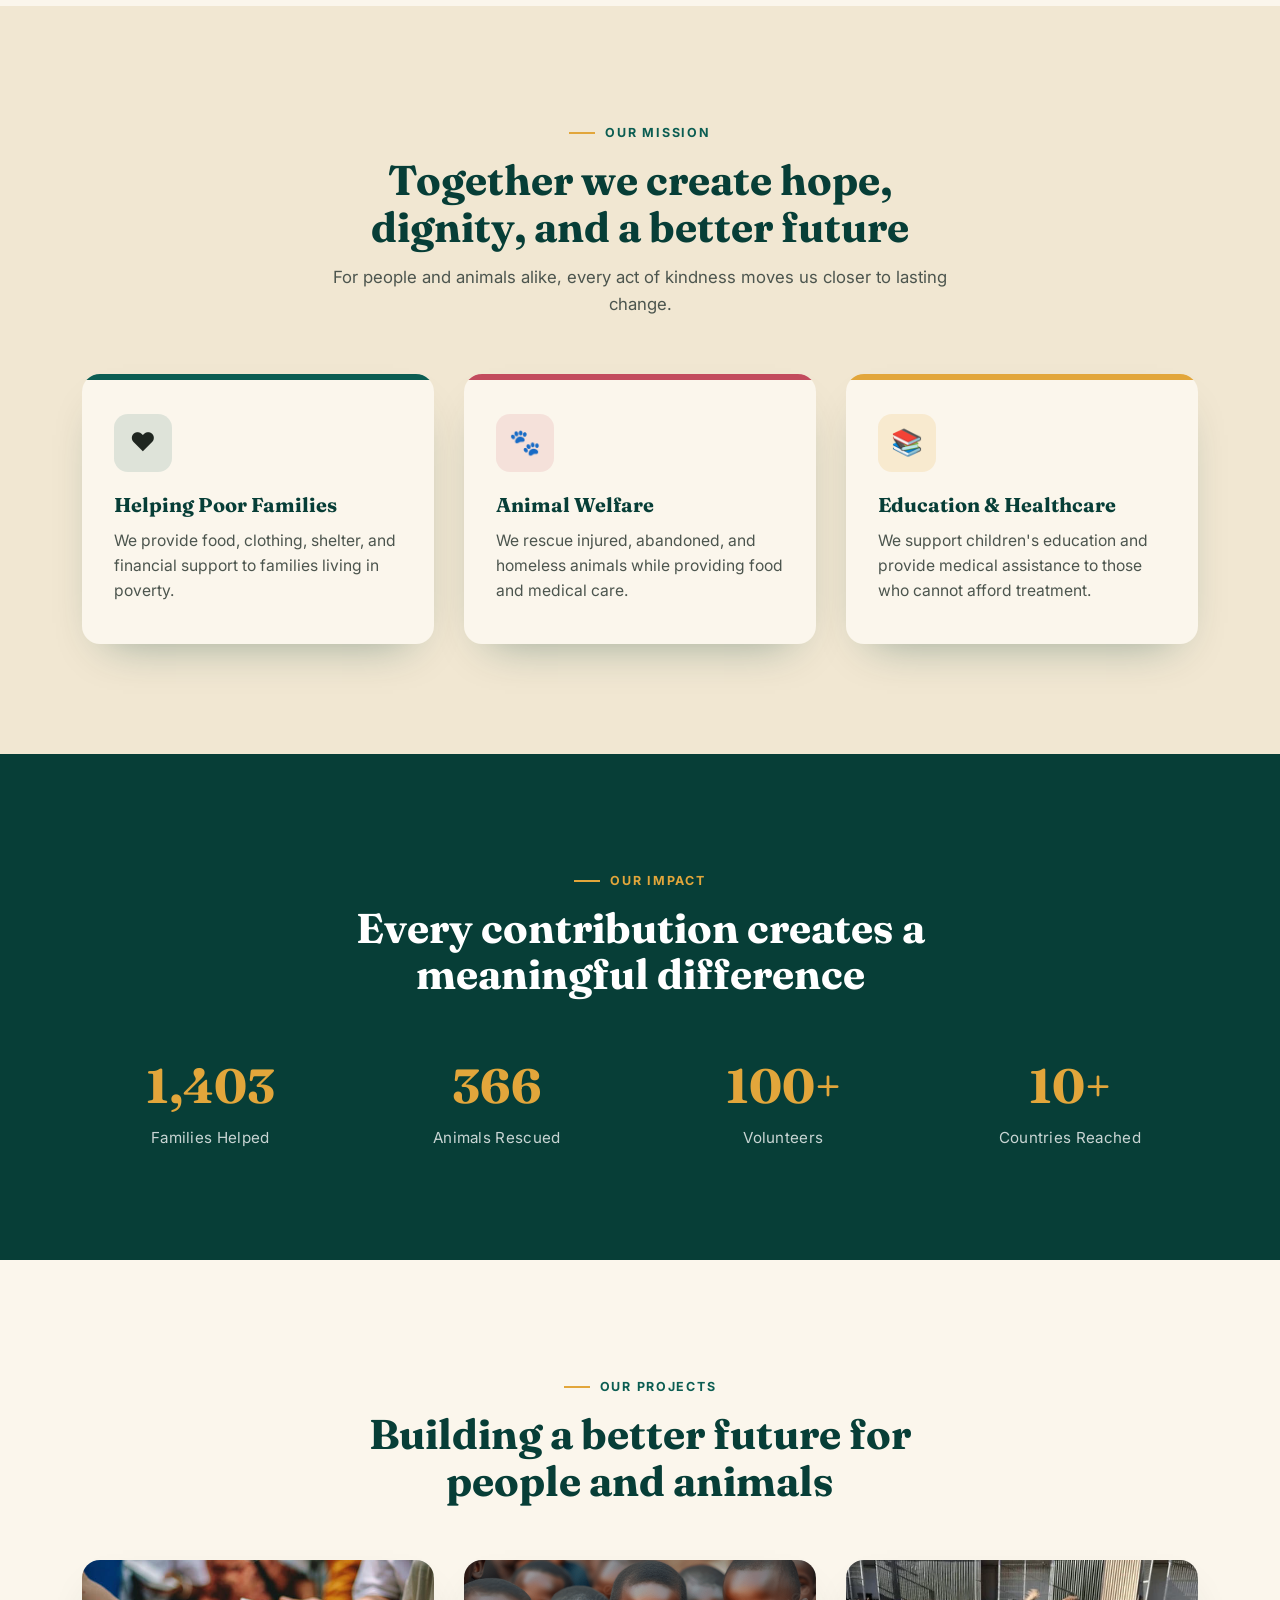
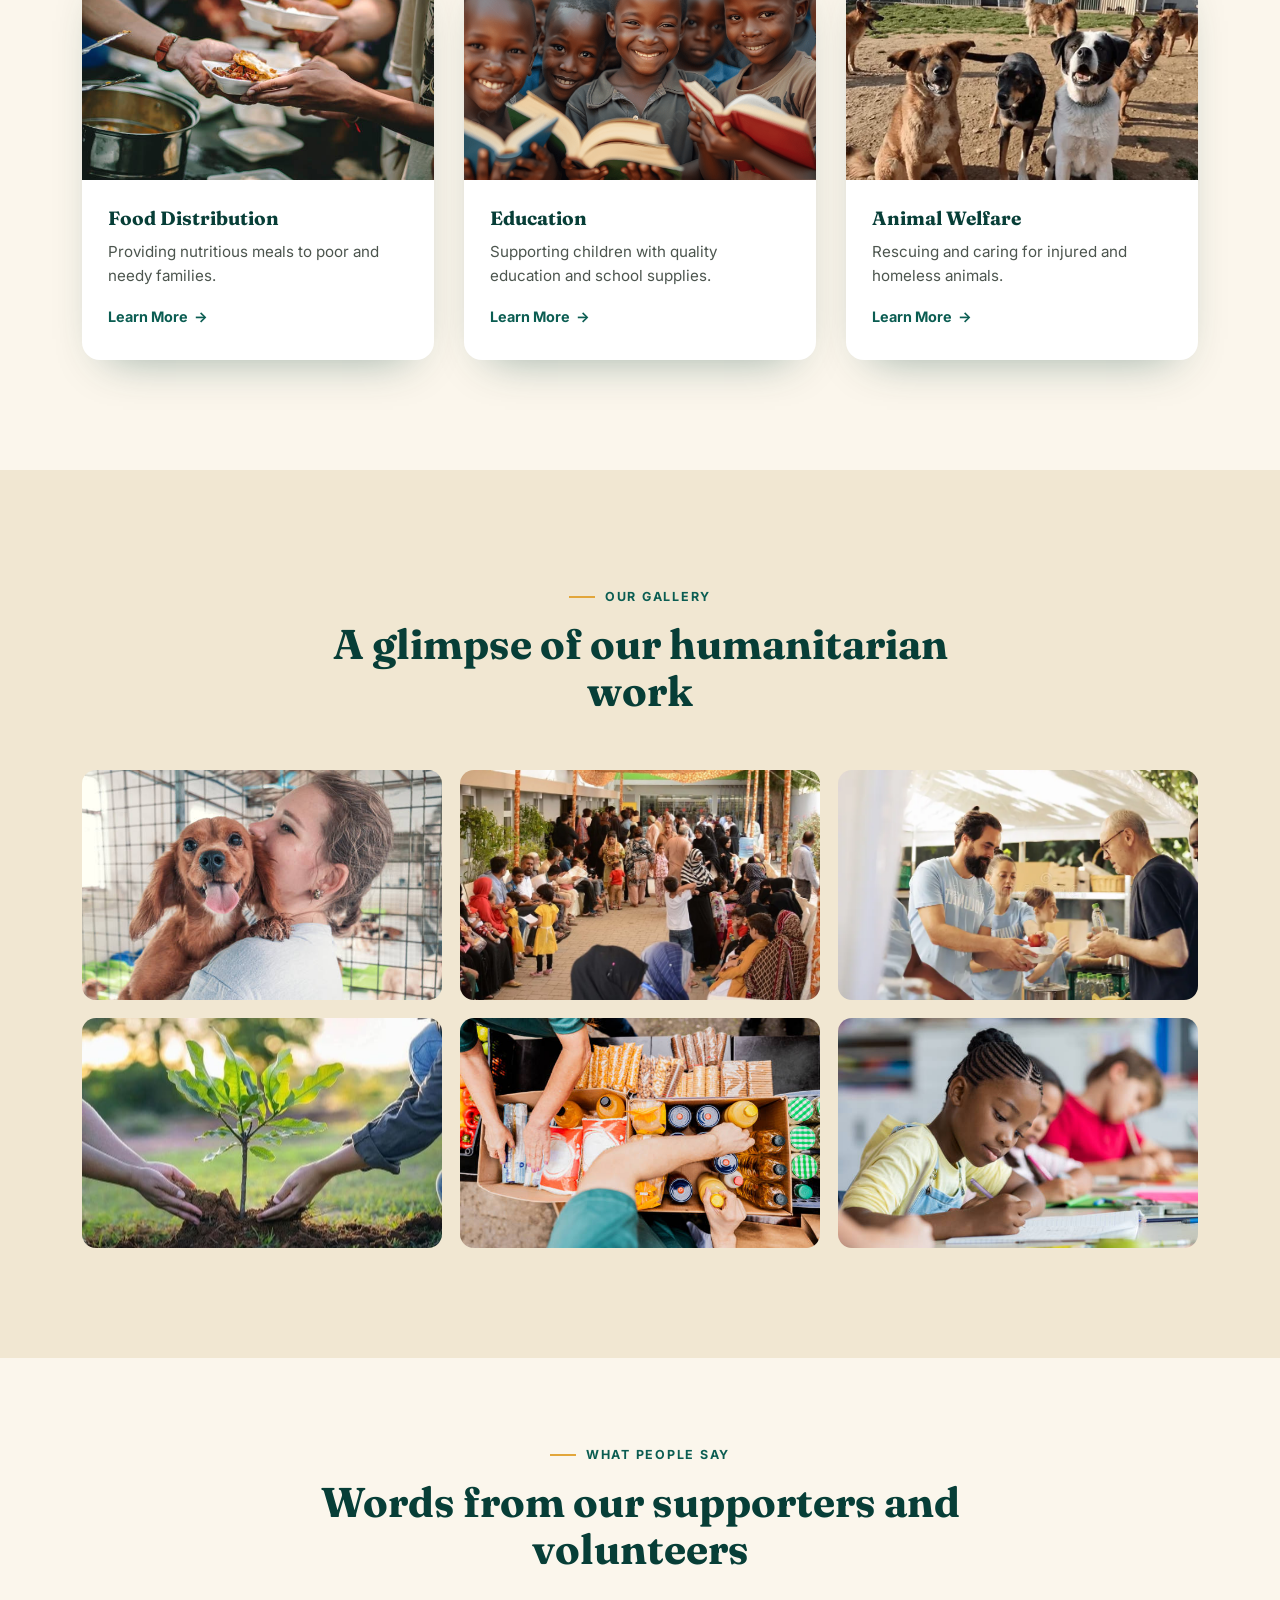
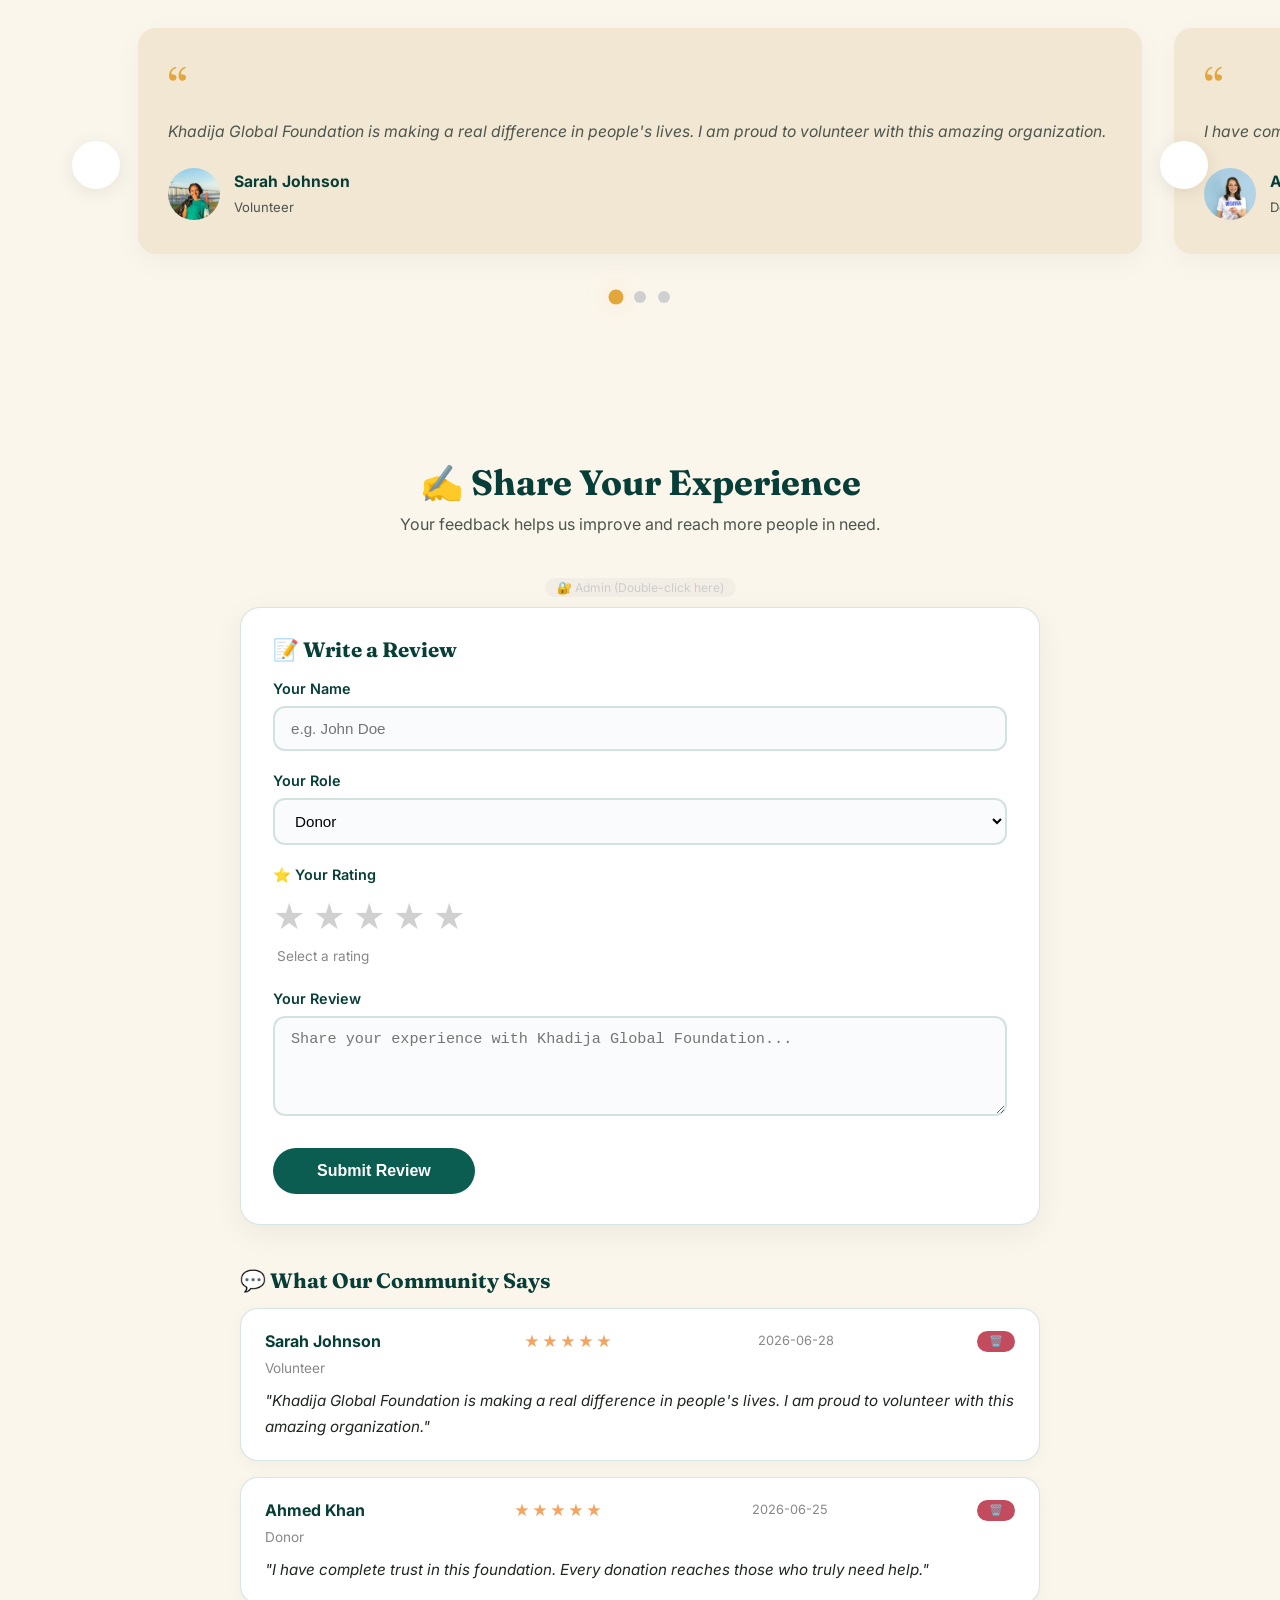
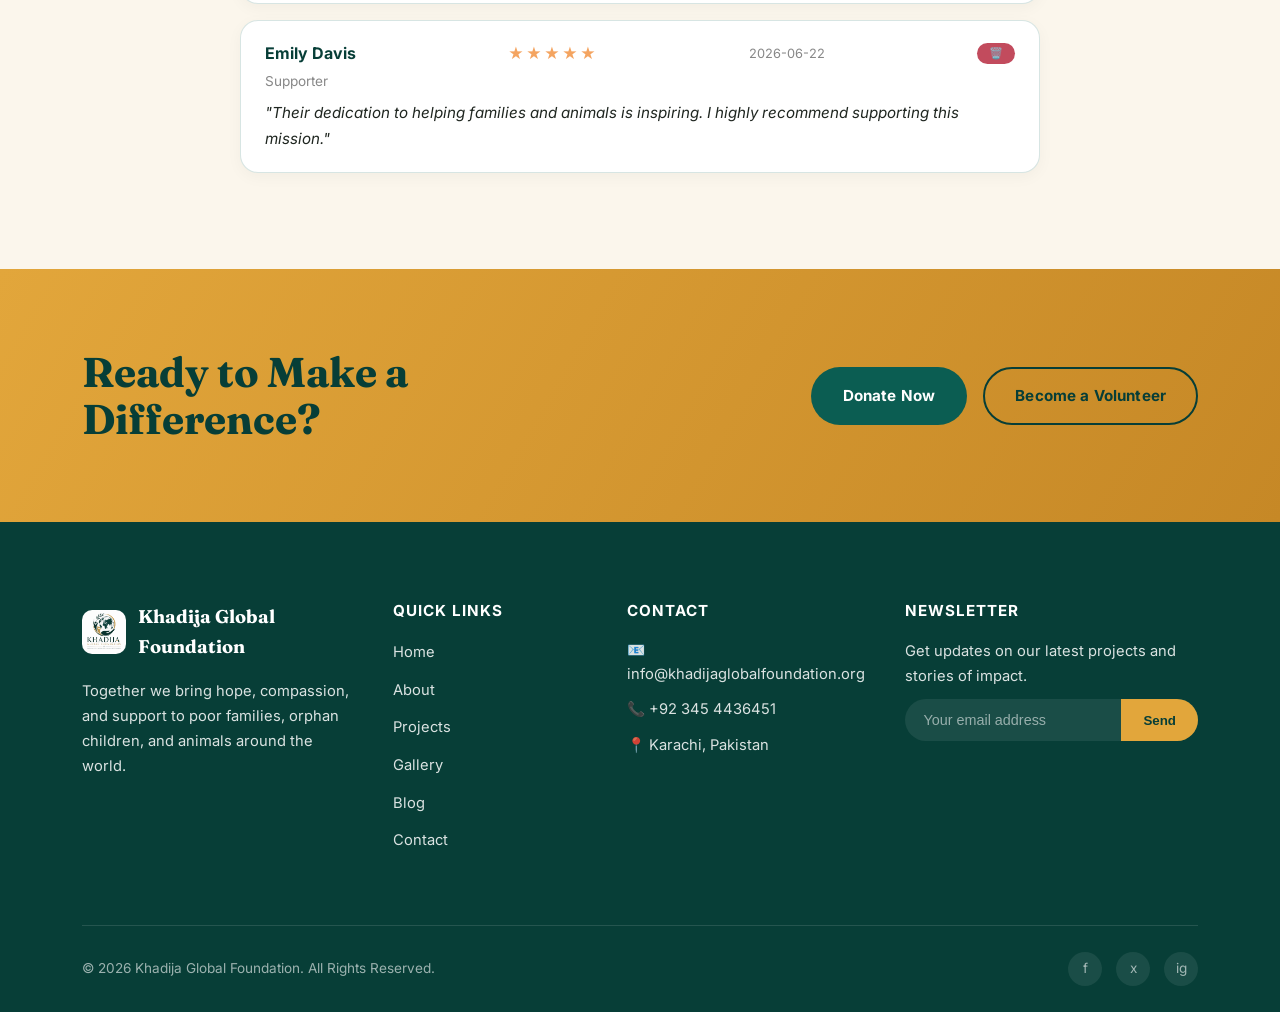
==== commit 6ffa4c93: "Update index.html" ====
--- a/index.html
+++ b/index.html
@@ -1089,7 +1089,7 @@
 
   // ===== CONFIGURATION =====
   // YAHAN APNI GOOGLE SCRIPT URL DAALEIN
-  var GOOGLE_SCRIPT_URL = 'https://script.google.com/macros/s/AKfycbyMOuq2f5lRfIzVZ1UE-1q0jYYyGBh4sTIcDfrlXe1uHk7ZGRgpx6VGUODWDi3-TgXf/exec';
+  var GOOGLE_SCRIPT_URL = 'https://script.google.com/macros/s/AKfycbz7zPlpEC68j8iRN6k1CP5Ik_dB-1FNVyKYtDk2zWoyevVI2FAfS9yXfbk5e2NJ7Ony/exec';
 
   var selectedRating = 0;
   var reviews = [];
